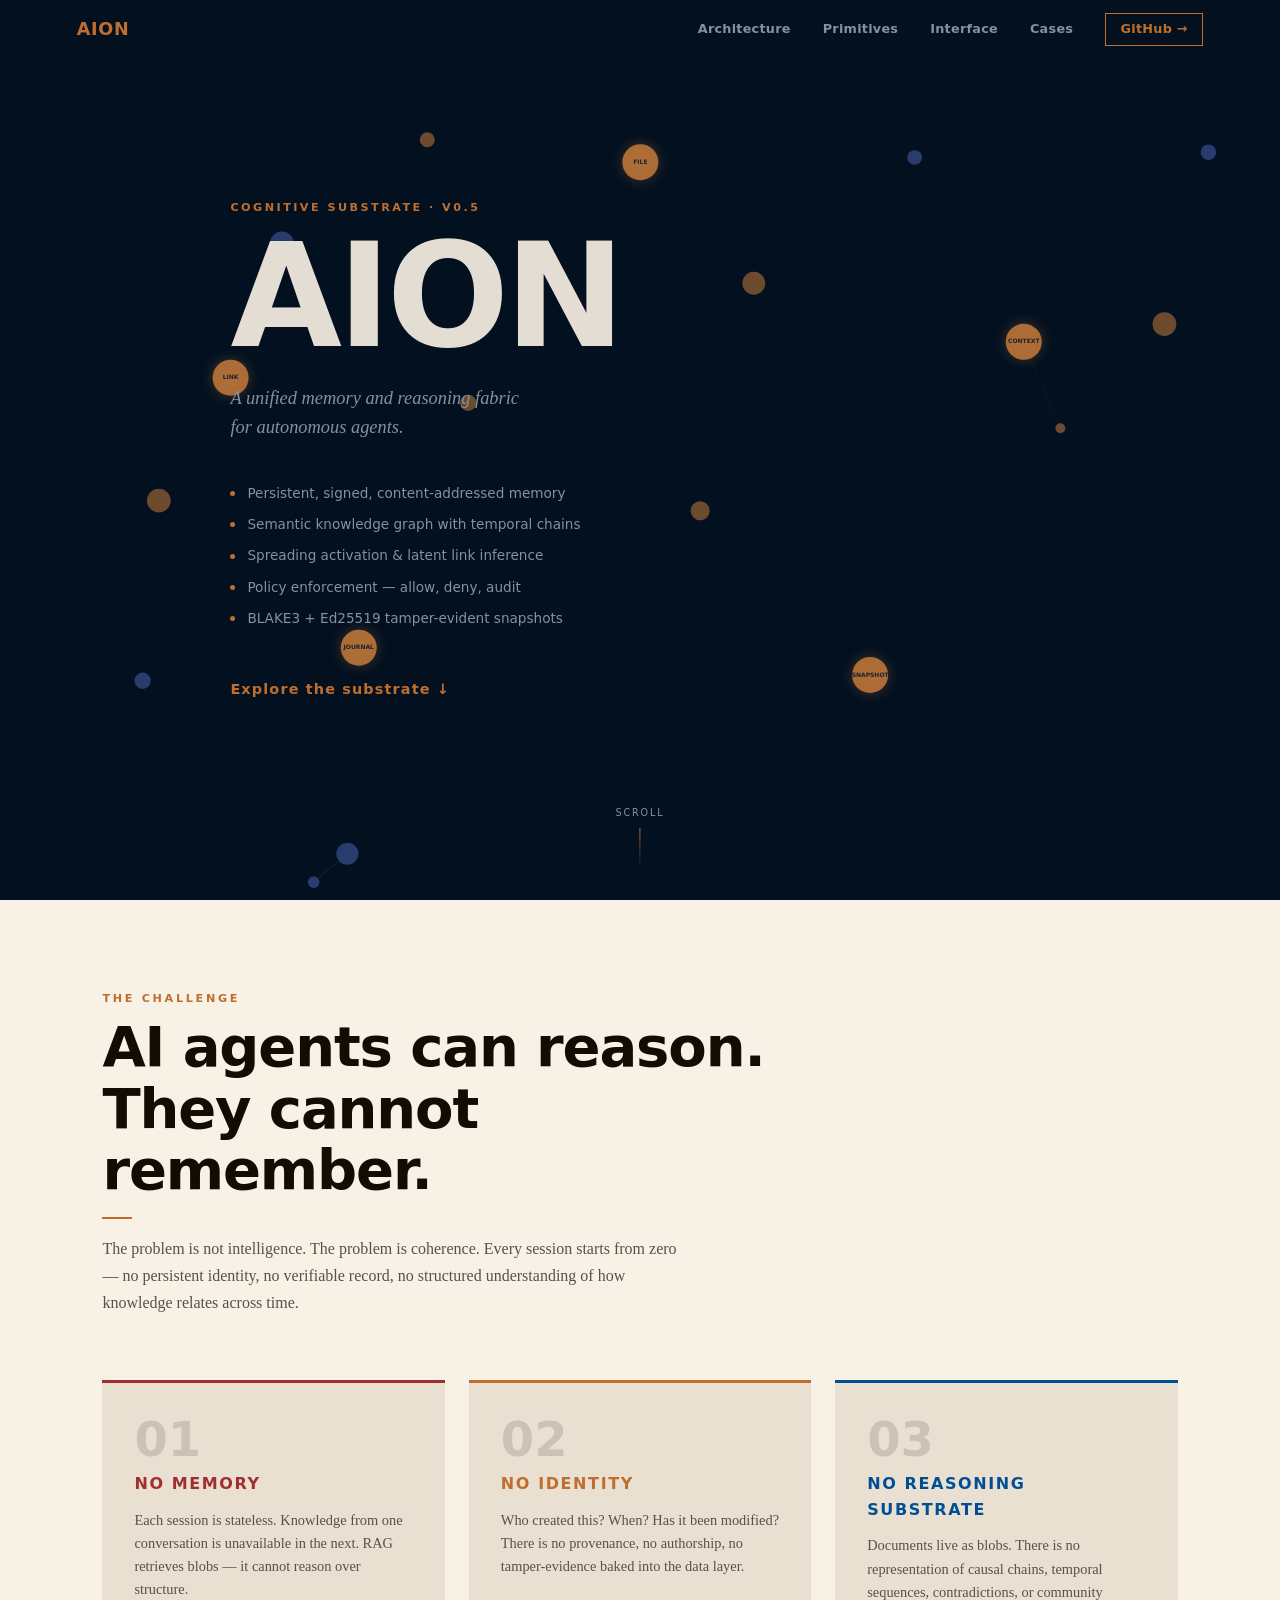
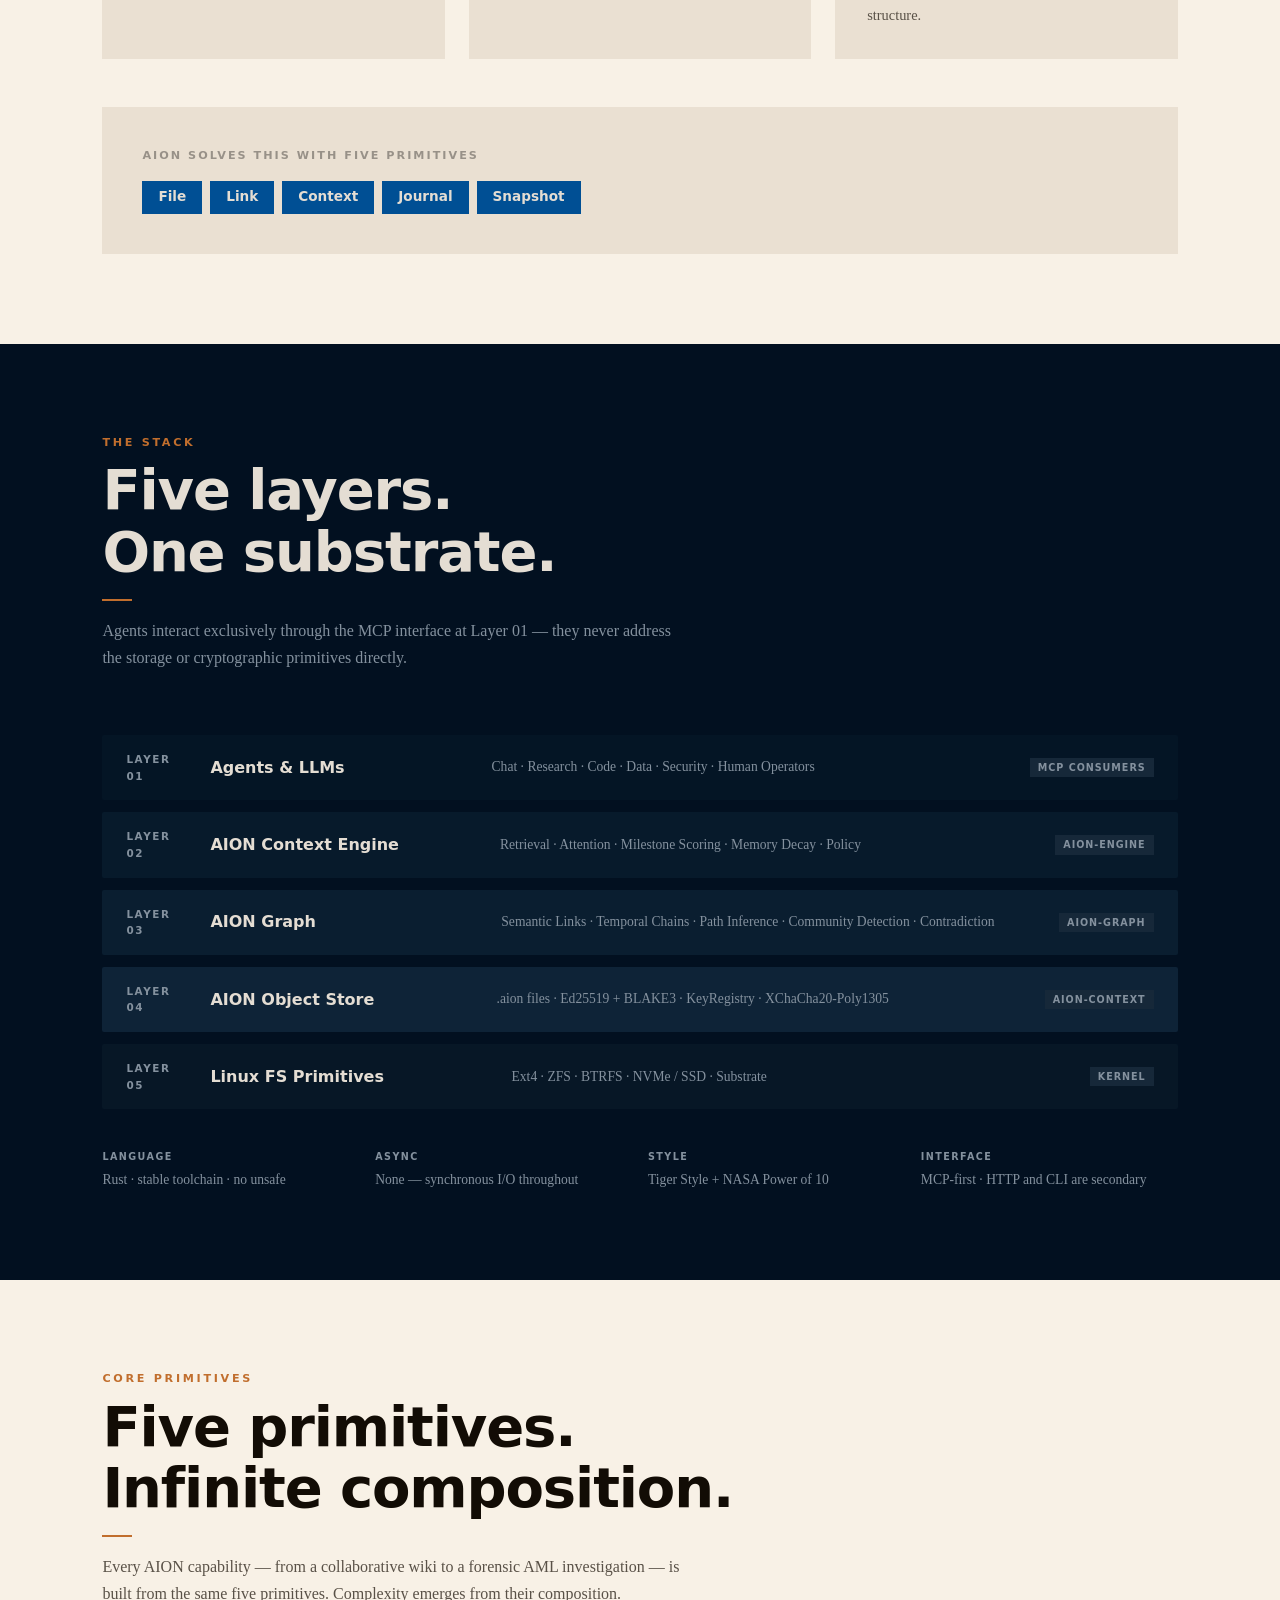
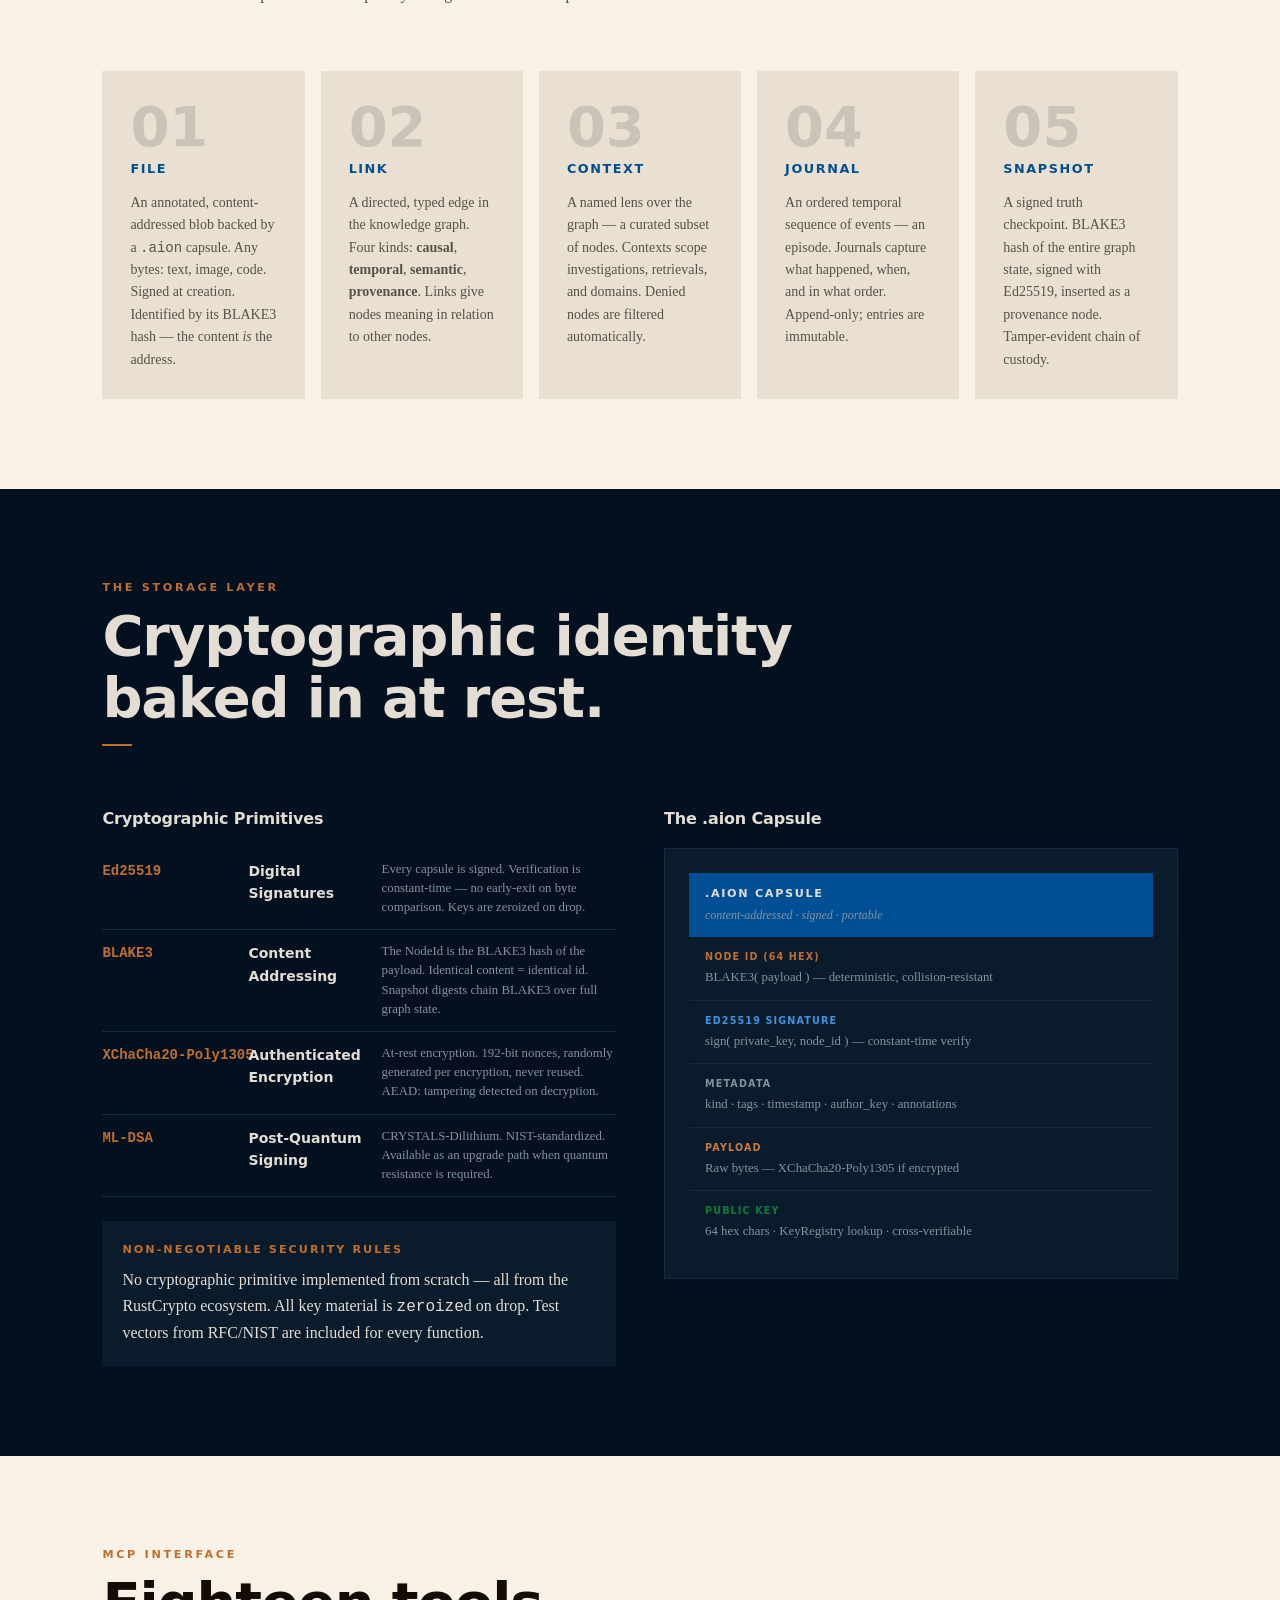
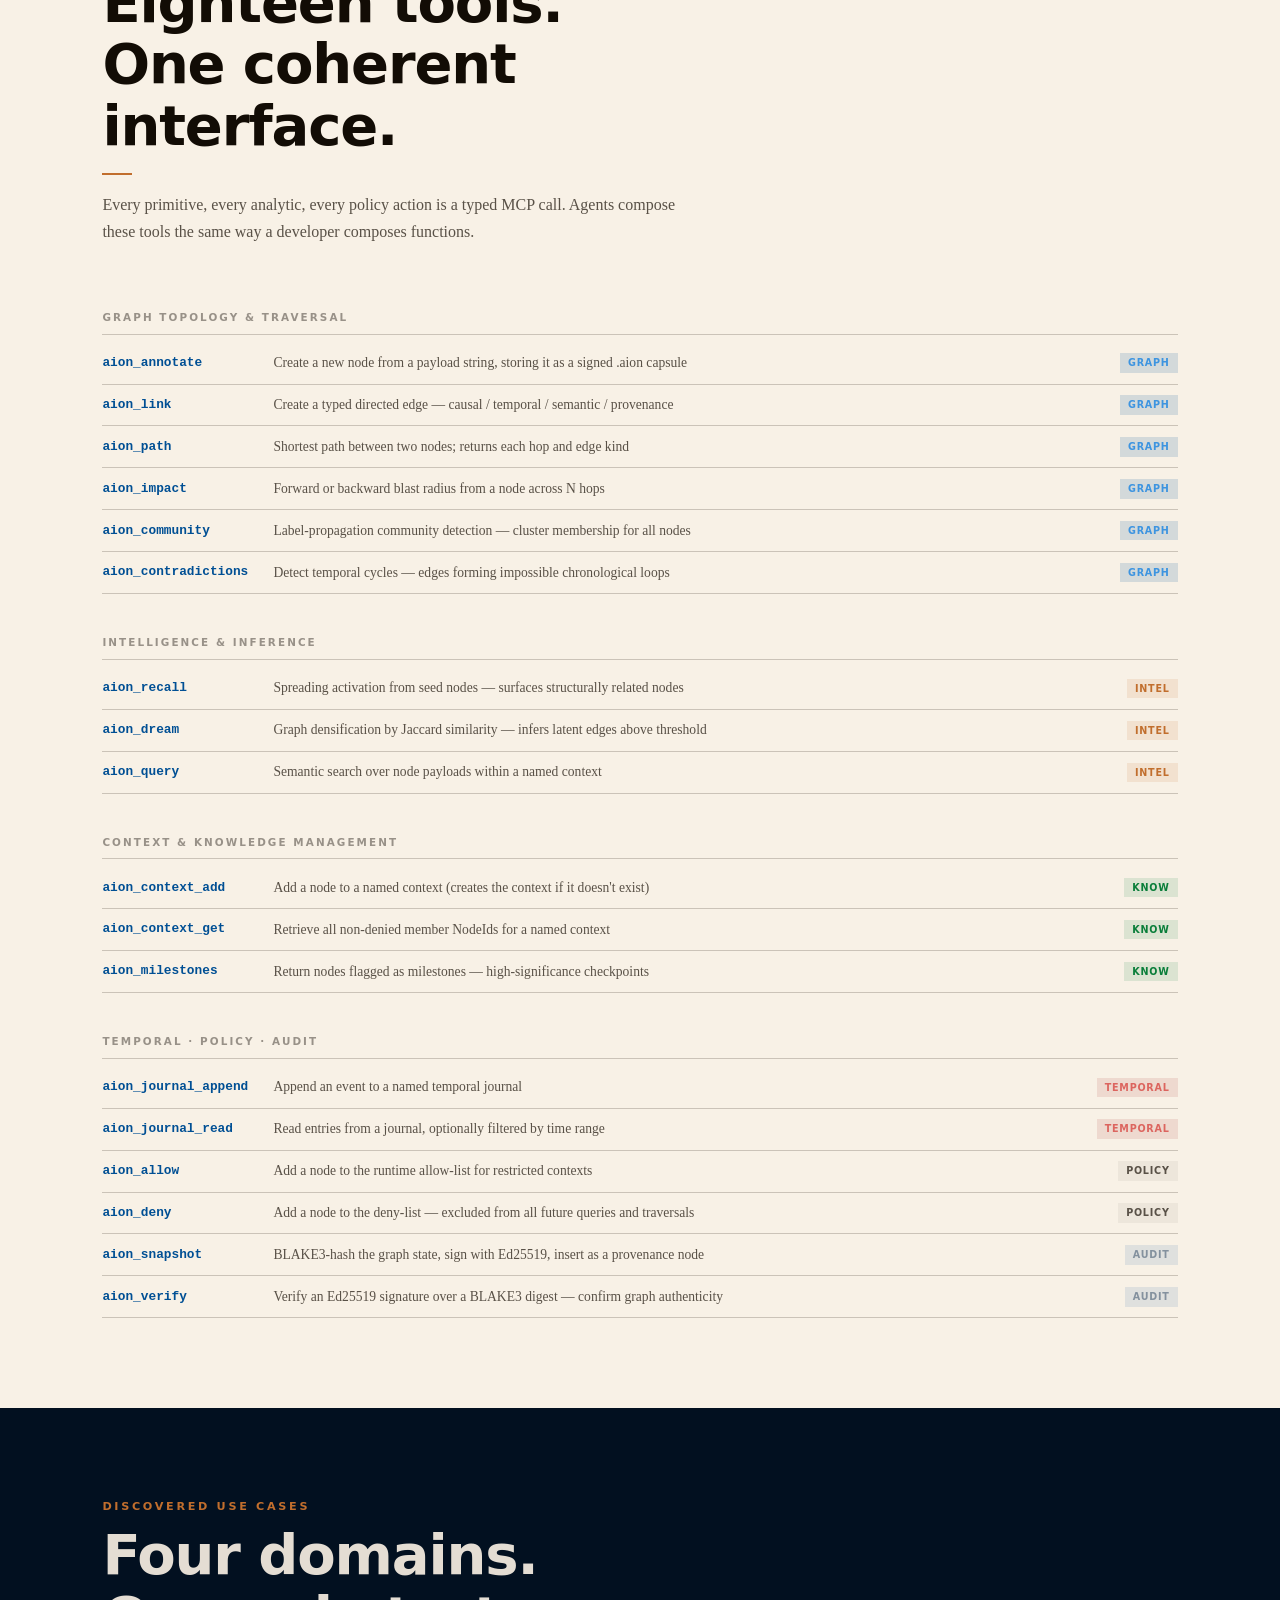
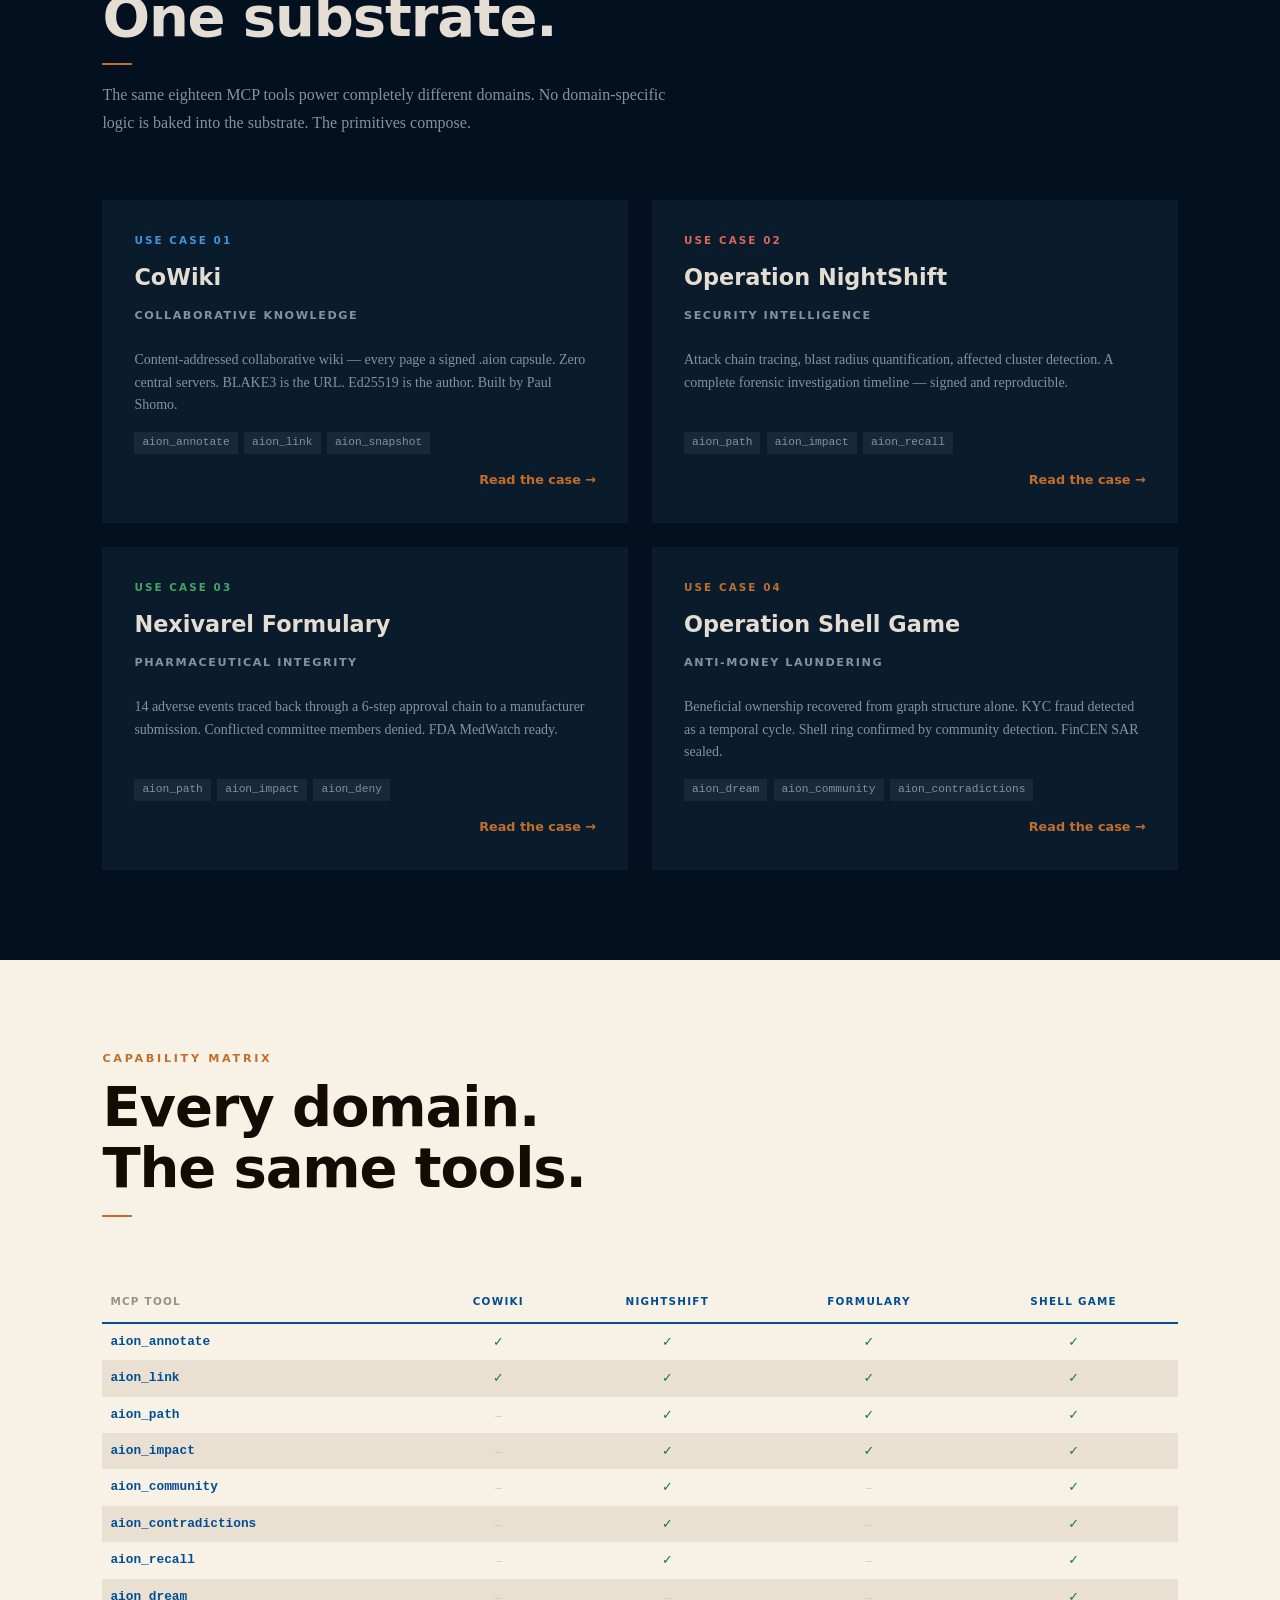
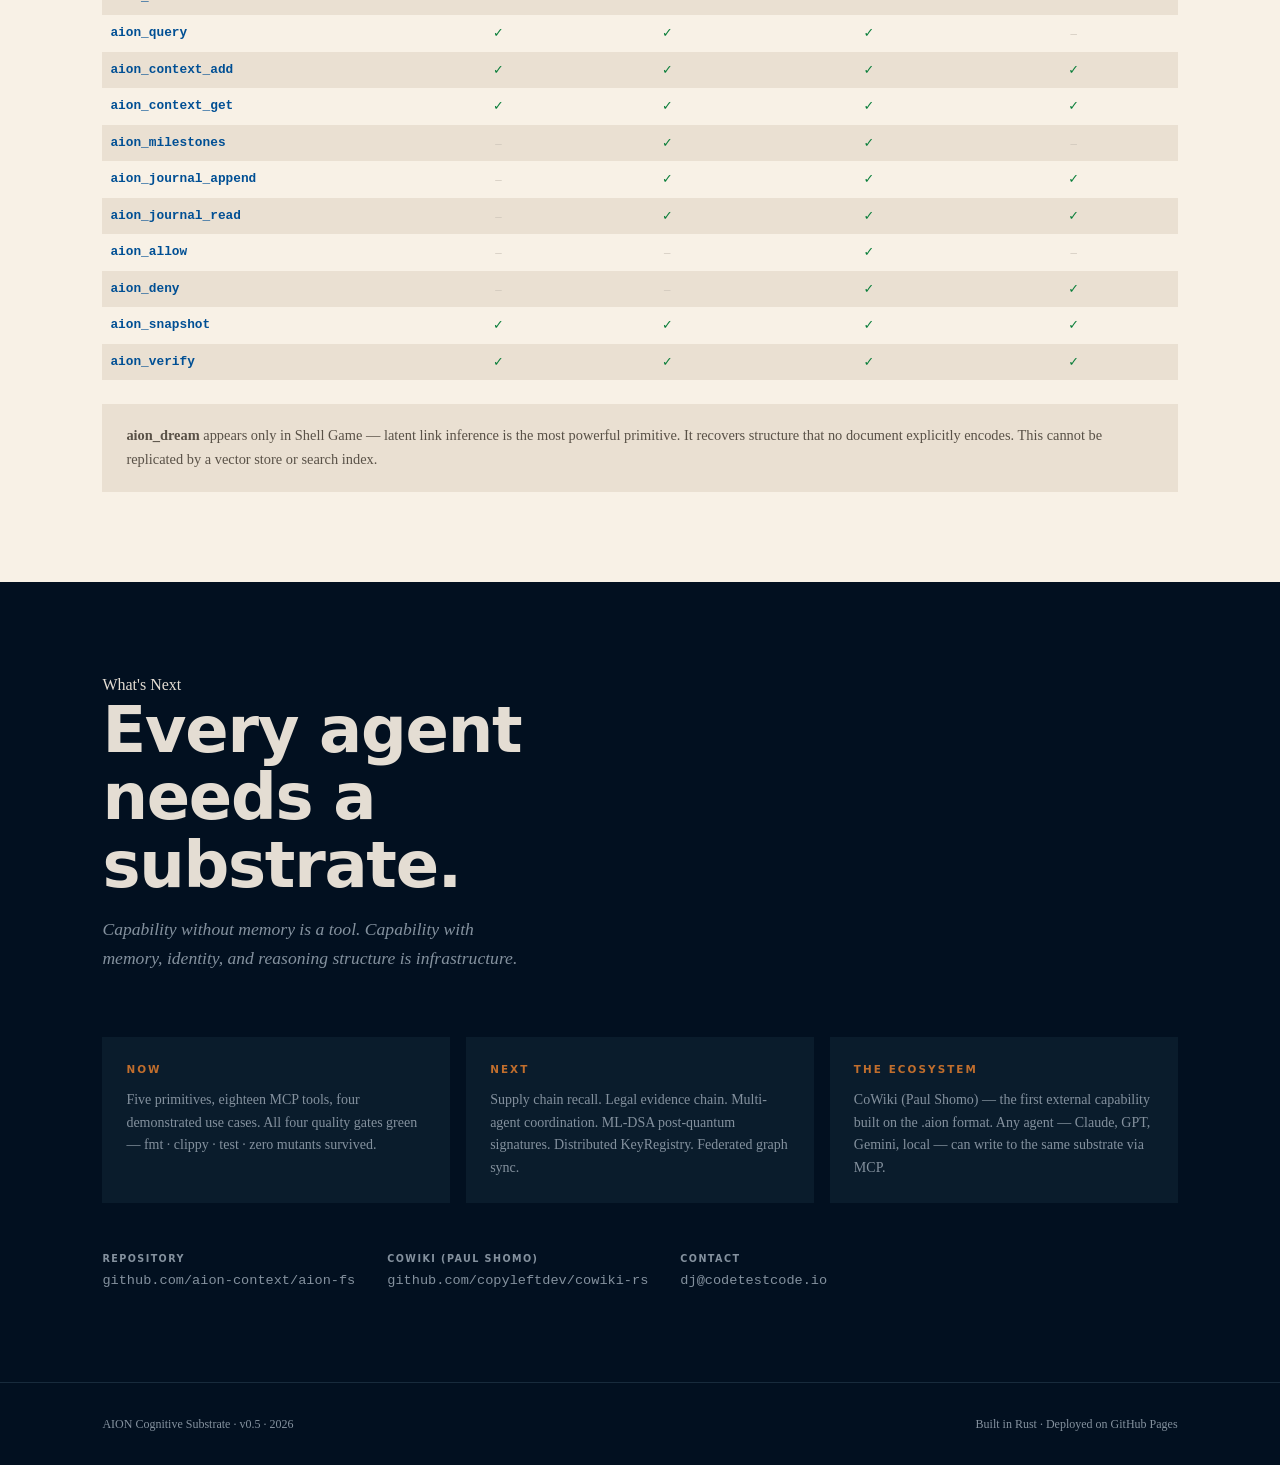
==== index.html @ 6a5eea4d "feat: launch AION GitHub Pages site Complete static site for aion-context.github.io — architecture, " ====
<!DOCTYPE html>
<html lang="en">
<head>
  <meta charset="UTF-8">
  <meta name="viewport" content="width=device-width, initial-scale=1.0">
  <meta name="description" content="AION — A unified memory and reasoning fabric for autonomous agents.">
  <title>AION — Cognitive Substrate for Autonomous Agents</title>
  <link rel="stylesheet" href="css/main.css">
</head>
<body>
  <!-- NAV -->
  <nav class="nav">
    <a class="nav-logo" href="#">AION</a>
    <button class="nav-toggle" aria-label="Menu">
      <span></span><span></span><span></span>
    </button>
    <div class="nav-links">
      <a href="#architecture">Architecture</a>
      <a href="#primitives">Primitives</a>
      <a href="#interface">Interface</a>
      <a href="#cases">Cases</a>
      <a href="https://github.com/aion-context/aion-fs" class="nav-cta" target="_blank" rel="noopener">GitHub →</a>
    </div>
  </nav>

  <!-- HERO -->
  <section id="hero">
    <canvas id="hero-canvas"></canvas>
    <div class="hero-content">
      <span class="hero-eye">Cognitive Substrate · v0.5</span>
      <h1 class="hero-title">AION</h1>
      <p class="hero-tagline">A unified memory and reasoning fabric<br>for autonomous agents.</p>
      <ul class="hero-pills">
        <li class="hero-pill"><span class="pill-dot"></span><span class="pill-text">Persistent, signed, content-addressed memory</span></li>
        <li class="hero-pill"><span class="pill-dot"></span><span class="pill-text">Semantic knowledge graph with temporal chains</span></li>
        <li class="hero-pill"><span class="pill-dot"></span><span class="pill-text">Spreading activation &amp; latent link inference</span></li>
        <li class="hero-pill"><span class="pill-dot"></span><span class="pill-text">Policy enforcement — allow, deny, audit</span></li>
        <li class="hero-pill"><span class="pill-dot"></span><span class="pill-text">BLAKE3 + Ed25519 tamper-evident snapshots</span></li>
      </ul>
      <a class="hero-cta-link" href="#problem">Explore the substrate ↓</a>
    </div>
    <div class="hero-scroll">
      <span>scroll</span>
      <div class="scroll-line"></div>
    </div>
  </section>

  <!-- PROBLEM -->
  <section id="problem">
    <div class="sec-head">
      <p class="eye" data-anim data-delay="0">The Challenge</p>
      <h2 class="sec-title" data-anim data-delay="1">AI agents can reason.<br>They cannot remember.</h2>
      <div class="sec-rule" data-anim data-delay="2"></div>
      <p class="sec-intro" data-anim data-delay="3">The problem is not intelligence. The problem is coherence. Every session starts from zero — no persistent identity, no verifiable record, no structured understanding of how knowledge relates across time.</p>
    </div>
    <div class="problem-cards">
      <div class="problem-card problem-card--memory" data-anim="scale" data-delay="1">
        <div class="card-num">01</div>
        <div class="card-name">No Memory</div>
        <p class="card-body">Each session is stateless. Knowledge from one conversation is unavailable in the next. RAG retrieves blobs — it cannot reason over structure.</p>
      </div>
      <div class="problem-card problem-card--identity" data-anim="scale" data-delay="2">
        <div class="card-num">02</div>
        <div class="card-name">No Identity</div>
        <p class="card-body">Who created this? When? Has it been modified? There is no provenance, no authorship, no tamper-evidence baked into the data layer.</p>
      </div>
      <div class="problem-card problem-card--reasoning" data-anim="scale" data-delay="3">
        <div class="card-num">03</div>
        <div class="card-name">No Reasoning Substrate</div>
        <p class="card-body">Documents live as blobs. There is no representation of causal chains, temporal sequences, contradictions, or community structure.</p>
      </div>
    </div>
    <div class="answer-block" data-anim data-delay="2">
      <p class="answer-label">AION solves this with five primitives</p>
      <div class="answer-pills">
        <span class="answer-pill">File</span>
        <span class="answer-pill">Link</span>
        <span class="answer-pill">Context</span>
        <span class="answer-pill">Journal</span>
        <span class="answer-pill">Snapshot</span>
      </div>
    </div>
  </section>

  <!-- ARCHITECTURE -->
  <section id="architecture" class="dark">
    <div class="sec-head">
      <p class="eye" data-anim>The Stack</p>
      <h2 class="sec-title" data-anim data-delay="1">Five layers.<br>One substrate.</h2>
      <div class="sec-rule" data-anim data-delay="2"></div>
      <p class="sec-intro" data-anim data-delay="3">Agents interact exclusively through the MCP interface at Layer 01 — they never address the storage or cryptographic primitives directly.</p>
    </div>
    <div class="arch-layers">
      <div class="arch-layer l1" data-anim="slide-left" data-delay="1">
        <span class="layer-num">Layer 01</span>
        <span class="layer-name">Agents &amp; LLMs</span>
        <span class="layer-detail">Chat · Research · Code · Data · Security · Human Operators</span>
        <span class="layer-badge">MCP Consumers</span>
      </div>
      <div class="arch-layer l2" data-anim="slide-left" data-delay="2">
        <span class="layer-num">Layer 02</span>
        <span class="layer-name">AION Context Engine</span>
        <span class="layer-detail">Retrieval · Attention · Milestone Scoring · Memory Decay · Policy</span>
        <span class="layer-badge">aion-engine</span>
      </div>
      <div class="arch-layer l3" data-anim="slide-left" data-delay="3">
        <span class="layer-num">Layer 03</span>
        <span class="layer-name">AION Graph</span>
        <span class="layer-detail">Semantic Links · Temporal Chains · Path Inference · Community Detection · Contradiction</span>
        <span class="layer-badge">aion-graph</span>
      </div>
      <div class="arch-layer l4" data-anim="slide-left" data-delay="4">
        <span class="layer-num">Layer 04</span>
        <span class="layer-name">AION Object Store</span>
        <span class="layer-detail">.aion files · Ed25519 + BLAKE3 · KeyRegistry · XChaCha20-Poly1305</span>
        <span class="layer-badge">aion-context</span>
      </div>
      <div class="arch-layer l5" data-anim="slide-left" data-delay="5">
        <span class="layer-num">Layer 05</span>
        <span class="layer-name">Linux FS Primitives</span>
        <span class="layer-detail">Ext4 · ZFS · BTRFS · NVMe / SSD · Substrate</span>
        <span class="layer-badge">kernel</span>
      </div>
    </div>
    <div class="arch-footer" data-anim data-delay="3">
      <div class="arch-mandate"><span class="mandate-label">Language</span><span class="mandate-val">Rust · stable toolchain · no unsafe</span></div>
      <div class="arch-mandate"><span class="mandate-label">Async</span><span class="mandate-val">None — synchronous I/O throughout</span></div>
      <div class="arch-mandate"><span class="mandate-label">Style</span><span class="mandate-val">Tiger Style + NASA Power of 10</span></div>
      <div class="arch-mandate"><span class="mandate-label">Interface</span><span class="mandate-val">MCP-first · HTTP and CLI are secondary</span></div>
    </div>
  </section>

  <!-- PRIMITIVES -->
  <section id="primitives">
    <div class="sec-head">
      <p class="eye" data-anim>Core Primitives</p>
      <h2 class="sec-title" data-anim data-delay="1">Five primitives.<br>Infinite composition.</h2>
      <div class="sec-rule" data-anim data-delay="2"></div>
      <p class="sec-intro" data-anim data-delay="3">Every AION capability — from a collaborative wiki to a forensic AML investigation — is built from the same five primitives. Complexity emerges from their composition.</p>
    </div>
    <div class="prim-grid">
      <div class="prim-card" data-anim="scale" data-delay="1">
        <div class="prim-n">01</div>
        <div class="prim-name">File</div>
        <p class="prim-def">An annotated, content-addressed blob backed by a <code>.aion</code> capsule. Any bytes: text, image, code. Signed at creation. Identified by its BLAKE3 hash — the content <em>is</em> the address.</p>
      </div>
      <div class="prim-card" data-anim="scale" data-delay="2">
        <div class="prim-n">02</div>
        <div class="prim-name">Link</div>
        <p class="prim-def">A directed, typed edge in the knowledge graph. Four kinds: <strong>causal</strong>, <strong>temporal</strong>, <strong>semantic</strong>, <strong>provenance</strong>. Links give nodes meaning in relation to other nodes.</p>
      </div>
      <div class="prim-card" data-anim="scale" data-delay="3">
        <div class="prim-n">03</div>
        <div class="prim-name">Context</div>
        <p class="prim-def">A named lens over the graph — a curated subset of nodes. Contexts scope investigations, retrievals, and domains. Denied nodes are filtered automatically.</p>
      </div>
      <div class="prim-card" data-anim="scale" data-delay="4">
        <div class="prim-n">04</div>
        <div class="prim-name">Journal</div>
        <p class="prim-def">An ordered temporal sequence of events — an episode. Journals capture what happened, when, and in what order. Append-only; entries are immutable.</p>
      </div>
      <div class="prim-card" data-anim="scale" data-delay="5">
        <div class="prim-n">05</div>
        <div class="prim-name">Snapshot</div>
        <p class="prim-def">A signed truth checkpoint. BLAKE3 hash of the entire graph state, signed with Ed25519, inserted as a provenance node. Tamper-evident chain of custody.</p>
      </div>
    </div>
  </section>

  <!-- FORMAT -->
  <section id="format" class="dark">
    <div class="sec-head">
      <p class="eye" data-anim>The Storage Layer</p>
      <h2 class="sec-title" data-anim data-delay="1">Cryptographic identity<br>baked in at rest.</h2>
      <div class="sec-rule" data-anim data-delay="2"></div>
    </div>
    <div class="format-grid">
      <div class="crypto-side" data-anim data-delay="1">
        <h3 class="subsec-title">Cryptographic Primitives</h3>
        <div class="crypto-rows">
          <div class="crypto-row">
            <span class="crypto-algo">Ed25519</span>
            <span class="crypto-role">Digital Signatures</span>
            <span class="crypto-why">Every capsule is signed. Verification is constant-time — no early-exit on byte comparison. Keys are zeroized on drop.</span>
          </div>
          <div class="crypto-row">
            <span class="crypto-algo">BLAKE3</span>
            <span class="crypto-role">Content Addressing</span>
            <span class="crypto-why">The NodeId is the BLAKE3 hash of the payload. Identical content = identical id. Snapshot digests chain BLAKE3 over full graph state.</span>
          </div>
          <div class="crypto-row">
            <span class="crypto-algo">XChaCha20‑Poly1305</span>
            <span class="crypto-role">Authenticated Encryption</span>
            <span class="crypto-why">At-rest encryption. 192-bit nonces, randomly generated per encryption, never reused. AEAD: tampering detected on decryption.</span>
          </div>
          <div class="crypto-row">
            <span class="crypto-algo">ML-DSA</span>
            <span class="crypto-role">Post-Quantum Signing</span>
            <span class="crypto-why">CRYSTALS-Dilithium. NIST-standardized. Available as an upgrade path when quantum resistance is required.</span>
          </div>
        </div>
        <div class="crypto-rules" data-anim data-delay="3">
          <p class="rules-head">Non-negotiable security rules</p>
          <p>No cryptographic primitive implemented from scratch — all from the RustCrypto ecosystem. All key material is <code>zeroize</code>d on drop. Test vectors from RFC/NIST are included for every function.</p>
        </div>
      </div>
      <div class="capsule-side" data-anim data-delay="2">
        <h3 class="subsec-title">The .aion Capsule</h3>
        <div class="capsule">
          <div class="cap-header">
            <span class="cap-name">.aion CAPSULE</span>
            <span class="cap-sub">content-addressed · signed · portable</span>
          </div>
          <div class="cap-field cf-id"><span class="cf-label">NODE ID (64 hex)</span><span class="cf-desc">BLAKE3( payload ) — deterministic, collision-resistant</span></div>
          <div class="cap-field cf-sig"><span class="cf-label">ED25519 SIGNATURE</span><span class="cf-desc">sign( private_key, node_id ) — constant-time verify</span></div>
          <div class="cap-field cf-meta"><span class="cf-label">METADATA</span><span class="cf-desc">kind · tags · timestamp · author_key · annotations</span></div>
          <div class="cap-field cf-pay"><span class="cf-label">PAYLOAD</span><span class="cf-desc">Raw bytes — XChaCha20-Poly1305 if encrypted</span></div>
          <div class="cap-field cf-pub"><span class="cf-label">PUBLIC KEY</span><span class="cf-desc">64 hex chars · KeyRegistry lookup · cross-verifiable</span></div>
        </div>
      </div>
    </div>
  </section>

  <!-- INTERFACE -->
  <section id="interface">
    <div class="sec-head">
      <p class="eye" data-anim>MCP Interface</p>
      <h2 class="sec-title" data-anim data-delay="1">Eighteen tools.<br>One coherent interface.</h2>
      <div class="sec-rule" data-anim data-delay="2"></div>
      <p class="sec-intro" data-anim data-delay="3">Every primitive, every analytic, every policy action is a typed MCP call. Agents compose these tools the same way a developer composes functions.</p>
    </div>
    <div class="tool-cats">
      <div data-anim data-delay="1">
        <div class="cat-head">Graph Topology &amp; Traversal</div>
        <div class="tool-row"><span class="tool-name">aion_annotate</span><span class="tool-desc">Create a new node from a payload string, storing it as a signed .aion capsule</span><span class="tool-tag tt-graph">Graph</span></div>
        <div class="tool-row"><span class="tool-name">aion_link</span><span class="tool-desc">Create a typed directed edge — causal / temporal / semantic / provenance</span><span class="tool-tag tt-graph">Graph</span></div>
        <div class="tool-row"><span class="tool-name">aion_path</span><span class="tool-desc">Shortest path between two nodes; returns each hop and edge kind</span><span class="tool-tag tt-graph">Graph</span></div>
        <div class="tool-row"><span class="tool-name">aion_impact</span><span class="tool-desc">Forward or backward blast radius from a node across N hops</span><span class="tool-tag tt-graph">Graph</span></div>
        <div class="tool-row"><span class="tool-name">aion_community</span><span class="tool-desc">Label-propagation community detection — cluster membership for all nodes</span><span class="tool-tag tt-graph">Graph</span></div>
        <div class="tool-row"><span class="tool-name">aion_contradictions</span><span class="tool-desc">Detect temporal cycles — edges forming impossible chronological loops</span><span class="tool-tag tt-graph">Graph</span></div>
      </div>
      <div data-anim data-delay="2">
        <div class="cat-head">Intelligence &amp; Inference</div>
        <div class="tool-row"><span class="tool-name">aion_recall</span><span class="tool-desc">Spreading activation from seed nodes — surfaces structurally related nodes</span><span class="tool-tag tt-intel">Intel</span></div>
        <div class="tool-row"><span class="tool-name">aion_dream</span><span class="tool-desc">Graph densification by Jaccard similarity — infers latent edges above threshold</span><span class="tool-tag tt-intel">Intel</span></div>
        <div class="tool-row"><span class="tool-name">aion_query</span><span class="tool-desc">Semantic search over node payloads within a named context</span><span class="tool-tag tt-intel">Intel</span></div>
      </div>
      <div data-anim data-delay="3">
        <div class="cat-head">Context &amp; Knowledge Management</div>
        <div class="tool-row"><span class="tool-name">aion_context_add</span><span class="tool-desc">Add a node to a named context (creates the context if it doesn't exist)</span><span class="tool-tag tt-know">Know</span></div>
        <div class="tool-row"><span class="tool-name">aion_context_get</span><span class="tool-desc">Retrieve all non-denied member NodeIds for a named context</span><span class="tool-tag tt-know">Know</span></div>
        <div class="tool-row"><span class="tool-name">aion_milestones</span><span class="tool-desc">Return nodes flagged as milestones — high-significance checkpoints</span><span class="tool-tag tt-know">Know</span></div>
      </div>
      <div data-anim data-delay="4">
        <div class="cat-head">Temporal · Policy · Audit</div>
        <div class="tool-row"><span class="tool-name">aion_journal_append</span><span class="tool-desc">Append an event to a named temporal journal</span><span class="tool-tag tt-time">Temporal</span></div>
        <div class="tool-row"><span class="tool-name">aion_journal_read</span><span class="tool-desc">Read entries from a journal, optionally filtered by time range</span><span class="tool-tag tt-time">Temporal</span></div>
        <div class="tool-row"><span class="tool-name">aion_allow</span><span class="tool-desc">Add a node to the runtime allow-list for restricted contexts</span><span class="tool-tag tt-pol">Policy</span></div>
        <div class="tool-row"><span class="tool-name">aion_deny</span><span class="tool-desc">Add a node to the deny-list — excluded from all future queries and traversals</span><span class="tool-tag tt-pol">Policy</span></div>
        <div class="tool-row"><span class="tool-name">aion_snapshot</span><span class="tool-desc">BLAKE3-hash the graph state, sign with Ed25519, insert as a provenance node</span><span class="tool-tag tt-audit">Audit</span></div>
        <div class="tool-row"><span class="tool-name">aion_verify</span><span class="tool-desc">Verify an Ed25519 signature over a BLAKE3 digest — confirm graph authenticity</span><span class="tool-tag tt-audit">Audit</span></div>
      </div>
    </div>
  </section>

  <!-- CASES -->
  <section id="cases" class="dark">
    <div class="sec-head">
      <p class="eye" data-anim>Discovered Use Cases</p>
      <h2 class="sec-title" data-anim data-delay="1">Four domains.<br>One substrate.</h2>
      <div class="sec-rule" data-anim data-delay="2"></div>
      <p class="sec-intro" data-anim data-delay="3">The same eighteen MCP tools power completely different domains. No domain-specific logic is baked into the substrate. The primitives compose.</p>
    </div>
    <div class="cases-grid">
      <a href="cases/cowiki.html" class="case-card" data-anim="scale" data-delay="1">
        <span class="case-num cn-blue">Use Case 01</span>
        <h3 class="case-title">CoWiki</h3>
        <p class="case-domain">Collaborative Knowledge</p>
        <p class="case-desc">Content-addressed collaborative wiki — every page a signed .aion capsule. Zero central servers. BLAKE3 is the URL. Ed25519 is the author. Built by Paul Shomo.</p>
        <div class="case-prims">
          <span class="case-prim">aion_annotate</span><span class="case-prim">aion_link</span><span class="case-prim">aion_snapshot</span>
        </div>
        <span class="case-arrow">Read the case →</span>
      </a>
      <a href="cases/nightshift.html" class="case-card" data-anim="scale" data-delay="2">
        <span class="case-num cn-red">Use Case 02</span>
        <h3 class="case-title">Operation NightShift</h3>
        <p class="case-domain">Security Intelligence</p>
        <p class="case-desc">Attack chain tracing, blast radius quantification, affected cluster detection. A complete forensic investigation timeline — signed and reproducible.</p>
        <div class="case-prims">
          <span class="case-prim">aion_path</span><span class="case-prim">aion_impact</span><span class="case-prim">aion_recall</span>
        </div>
        <span class="case-arrow">Read the case →</span>
      </a>
      <a href="cases/formulary.html" class="case-card" data-anim="scale" data-delay="3">
        <span class="case-num cn-green">Use Case 03</span>
        <h3 class="case-title">Nexivarel Formulary</h3>
        <p class="case-domain">Pharmaceutical Integrity</p>
        <p class="case-desc">14 adverse events traced back through a 6-step approval chain to a manufacturer submission. Conflicted committee members denied. FDA MedWatch ready.</p>
        <div class="case-prims">
          <span class="case-prim">aion_path</span><span class="case-prim">aion_impact</span><span class="case-prim">aion_deny</span>
        </div>
        <span class="case-arrow">Read the case →</span>
      </a>
      <a href="cases/shell-game.html" class="case-card" data-anim="scale" data-delay="4">
        <span class="case-num cn-copper">Use Case 04</span>
        <h3 class="case-title">Operation Shell Game</h3>
        <p class="case-domain">Anti-Money Laundering</p>
        <p class="case-desc">Beneficial ownership recovered from graph structure alone. KYC fraud detected as a temporal cycle. Shell ring confirmed by community detection. FinCEN SAR sealed.</p>
        <div class="case-prims">
          <span class="case-prim">aion_dream</span><span class="case-prim">aion_community</span><span class="case-prim">aion_contradictions</span>
        </div>
        <span class="case-arrow">Read the case →</span>
      </a>
    </div>
  </section>

  <!-- MATRIX -->
  <section id="matrix">
    <div class="sec-head">
      <p class="eye" data-anim>Capability Matrix</p>
      <h2 class="sec-title" data-anim data-delay="1">Every domain.<br>The same tools.</h2>
      <div class="sec-rule" data-anim data-delay="2"></div>
    </div>
    <div class="matrix-wrap" data-anim data-delay="1">
      <table class="matrix">
        <thead>
          <tr>
            <th>MCP Tool</th>
            <th>CoWiki</th>
            <th>NightShift</th>
            <th>Formulary</th>
            <th>Shell Game</th>
          </tr>
        </thead>
        <tbody>
          <tr><td>aion_annotate</td>       <td><span class="m-yes">✓</span></td><td><span class="m-yes">✓</span></td><td><span class="m-yes">✓</span></td><td><span class="m-yes">✓</span></td></tr>
          <tr><td>aion_link</td>           <td><span class="m-yes">✓</span></td><td><span class="m-yes">✓</span></td><td><span class="m-yes">✓</span></td><td><span class="m-yes">✓</span></td></tr>
          <tr><td>aion_path</td>           <td><span class="m-no">–</span></td><td><span class="m-yes">✓</span></td><td><span class="m-yes">✓</span></td><td><span class="m-yes">✓</span></td></tr>
          <tr><td>aion_impact</td>         <td><span class="m-no">–</span></td><td><span class="m-yes">✓</span></td><td><span class="m-yes">✓</span></td><td><span class="m-yes">✓</span></td></tr>
          <tr><td>aion_community</td>      <td><span class="m-no">–</span></td><td><span class="m-yes">✓</span></td><td><span class="m-no">–</span></td><td><span class="m-yes">✓</span></td></tr>
          <tr><td>aion_contradictions</td> <td><span class="m-no">–</span></td><td><span class="m-yes">✓</span></td><td><span class="m-no">–</span></td><td><span class="m-yes">✓</span></td></tr>
          <tr><td>aion_recall</td>         <td><span class="m-no">–</span></td><td><span class="m-yes">✓</span></td><td><span class="m-no">–</span></td><td><span class="m-yes">✓</span></td></tr>
          <tr><td>aion_dream</td>          <td><span class="m-no">–</span></td><td><span class="m-no">–</span></td><td><span class="m-no">–</span></td><td><span class="m-yes">✓</span></td></tr>
          <tr><td>aion_query</td>          <td><span class="m-yes">✓</span></td><td><span class="m-yes">✓</span></td><td><span class="m-yes">✓</span></td><td><span class="m-no">–</span></td></tr>
          <tr><td>aion_context_add</td>    <td><span class="m-yes">✓</span></td><td><span class="m-yes">✓</span></td><td><span class="m-yes">✓</span></td><td><span class="m-yes">✓</span></td></tr>
          <tr><td>aion_context_get</td>    <td><span class="m-yes">✓</span></td><td><span class="m-yes">✓</span></td><td><span class="m-yes">✓</span></td><td><span class="m-yes">✓</span></td></tr>
          <tr><td>aion_milestones</td>     <td><span class="m-no">–</span></td><td><span class="m-yes">✓</span></td><td><span class="m-yes">✓</span></td><td><span class="m-no">–</span></td></tr>
          <tr><td>aion_journal_append</td> <td><span class="m-no">–</span></td><td><span class="m-yes">✓</span></td><td><span class="m-yes">✓</span></td><td><span class="m-yes">✓</span></td></tr>
          <tr><td>aion_journal_read</td>   <td><span class="m-no">–</span></td><td><span class="m-yes">✓</span></td><td><span class="m-yes">✓</span></td><td><span class="m-yes">✓</span></td></tr>
          <tr><td>aion_allow</td>          <td><span class="m-no">–</span></td><td><span class="m-no">–</span></td><td><span class="m-yes">✓</span></td><td><span class="m-no">–</span></td></tr>
          <tr><td>aion_deny</td>           <td><span class="m-no">–</span></td><td><span class="m-no">–</span></td><td><span class="m-yes">✓</span></td><td><span class="m-yes">✓</span></td></tr>
          <tr><td>aion_snapshot</td>       <td><span class="m-yes">✓</span></td><td><span class="m-yes">✓</span></td><td><span class="m-yes">✓</span></td><td><span class="m-yes">✓</span></td></tr>
          <tr><td>aion_verify</td>         <td><span class="m-yes">✓</span></td><td><span class="m-yes">✓</span></td><td><span class="m-yes">✓</span></td><td><span class="m-yes">✓</span></td></tr>
        </tbody>
      </table>
    </div>
    <div class="matrix-note" data-anim data-delay="2">
      <strong>aion_dream</strong> appears only in Shell Game — latent link inference is the most powerful primitive. It recovers structure that no document explicitly encodes. This cannot be replicated by a vector store or search index.
    </div>
  </section>

  <!-- CLOSING -->
  <section id="closing" class="dark">
    <div class="closing-inner">
      <p class="eye" data-anim>What's Next</p>
      <h2 class="closing-title" data-anim data-delay="1">Every agent<br>needs a substrate.</h2>
      <p class="closing-sub" data-anim data-delay="2">Capability without memory is a tool. Capability with memory, identity, and reasoning structure is infrastructure.</p>
    </div>
    <div class="closing-boxes">
      <div class="cbox" data-anim="scale" data-delay="1">
        <div class="cbox-head">Now</div>
        <p class="cbox-body">Five primitives, eighteen MCP tools, four demonstrated use cases. All four quality gates green — fmt · clippy · test · zero mutants survived.</p>
      </div>
      <div class="cbox" data-anim="scale" data-delay="2">
        <div class="cbox-head">Next</div>
        <p class="cbox-body">Supply chain recall. Legal evidence chain. Multi-agent coordination. ML-DSA post-quantum signatures. Distributed KeyRegistry. Federated graph sync.</p>
      </div>
      <div class="cbox" data-anim="scale" data-delay="3">
        <div class="cbox-head">The Ecosystem</div>
        <p class="cbox-body">CoWiki (Paul Shomo) — the first external capability built on the .aion format. Any agent — Claude, GPT, Gemini, local — can write to the same substrate via MCP.</p>
      </div>
    </div>
    <div class="closing-links" data-anim data-delay="3">
      <div class="clink">
        <span class="clink-label">Repository</span>
        <a class="clink-val" href="https://github.com/aion-context/aion-fs" target="_blank" rel="noopener">github.com/aion-context/aion-fs</a>
      </div>
      <div class="clink">
        <span class="clink-label">CoWiki (Paul Shomo)</span>
        <a class="clink-val" href="https://github.com/copyleftdev/cowiki-rs" target="_blank" rel="noopener">github.com/copyleftdev/cowiki-rs</a>
      </div>
      <div class="clink">
        <span class="clink-label">Contact</span>
        <a class="clink-val" href="mailto:dj@codetestcode.io">dj@codetestcode.io</a>
      </div>
    </div>
  </section>

  <footer class="site-footer">
    <span>AION Cognitive Substrate · v0.5 · 2026</span>
    <span>Built in Rust · Deployed on GitHub Pages</span>
  </footer>

  <script src="js/main.js"></script>
</body>
</html>
---- css/main.css ----
/* ============================================================
   AION-FS  —  main.css
   Cognitive Substrate Architecture · GitHub Pages site
   ============================================================ */

/* ── 1. RESET + BASE ──────────────────────────────────────── */
*, *::before, *::after {
  box-sizing: border-box;
  margin: 0;
  padding: 0;
}

html {
  scroll-behavior: smooth;
  font-size: 16px;
  -webkit-text-size-adjust: 100%;
}

body {
  min-height: 100vh;
  background: var(--parchment);
  color: var(--text);
  overflow-x: hidden;
  -webkit-font-smoothing: antialiased;
  -moz-osx-font-smoothing: grayscale;
}

img, svg, video {
  display: block;
  max-width: 100%;
}

a {
  color: inherit;
  text-decoration: none;
}

ul, ol {
  list-style: none;
}

button {
  background: none;
  border: none;
  cursor: pointer;
  font: inherit;
  color: inherit;
}

/* ── 2. DESIGN TOKENS ─────────────────────────────────────── */
:root {
  /* Background palette */
  --navy:        oklch(17% 0.04 248);
  --navy-2:      oklch(22% 0.04 248);
  --navy-3:      oklch(27% 0.04 248);

  /* Accent */
  --blue:        oklch(42% 0.14 248);
  --copper:      oklch(62% 0.13 55);
  --copper-lt:   oklch(94% 0.04 55);

  /* Light backgrounds */
  --parchment:   oklch(96% 0.016 75);
  --parchment-2: oklch(91% 0.022 75);

  /* Text */
  --text:        oklch(16% 0.018 75);
  --text-2:      oklch(44% 0.020 75);
  --text-3:      oklch(66% 0.015 75);
  --text-lt:     oklch(90% 0.015 75);
  --text-lt2:    oklch(65% 0.025 248);

  /* Status */
  --green:       oklch(52% 0.14 150);
  --red:         oklch(48% 0.15 25);

  /* Borders */
  --bdr:         oklch(82% 0.018 75);
  --bdr-dark:    oklch(28% 0.04 248);

  /* Spacing */
  --nav-h: 60px;
}

/* ── 3. TYPOGRAPHY SCALE ──────────────────────────────────── */
@import url('https://fonts.googleapis.com/css2?family=Archivo:ital,wght@0,400;0,500;0,600;0,700;0,900;1,400&family=Bitter:ital,wght@0,400;0,700;1,400;1,700&display=swap');

body {
  font-family: 'Bitter', Georgia, serif;
  font-weight: 400;
  line-height: 1.6;
}

h1, h2, h3, h4, h5, h6,
.archivo {
  font-family: 'Archivo', system-ui, sans-serif;
  font-weight: 900;
  line-height: 1.1;
}

p, li, blockquote, figcaption {
  font-family: 'Bitter', Georgia, serif;
}

code, pre, .mono {
  font-family: 'JetBrains Mono', 'Fira Code', 'Cascadia Code', monospace;
}

/* ── 4. NAVIGATION ────────────────────────────────────────── */
.nav {
  position: fixed;
  top: 0;
  left: 0;
  right: 0;
  z-index: 100;
  height: var(--nav-h);
  display: flex;
  align-items: center;
  justify-content: space-between;
  padding: 0 max(2rem, 6vw);
  transition: background 0.3s ease, border-color 0.3s ease, backdrop-filter 0.3s ease;
  border-bottom: 1px solid transparent;
}

.nav.scrolled {
  background: oklch(17% 0.04 248 / 0.95);
  backdrop-filter: blur(12px);
  -webkit-backdrop-filter: blur(12px);
  border-bottom: 1px solid var(--bdr-dark);
}

.nav-logo {
  font-family: 'Archivo', system-ui, sans-serif;
  font-weight: 900;
  font-size: 1.1rem;
  letter-spacing: 0.04em;
  color: var(--copper);
  text-decoration: none;
  flex-shrink: 0;
  z-index: 110;
}

.nav-links {
  display: flex;
  flex-direction: row;
  align-items: center;
  gap: 2rem;
}

.nav-links a {
  font-family: 'Archivo', system-ui, sans-serif;
  font-weight: 600;
  font-size: 0.8rem;
  color: var(--text-lt2);
  letter-spacing: 0.02em;
  transition: color 0.2s ease;
  text-decoration: none;
}

.nav-links a:hover,
.nav-links a.active {
  color: var(--copper);
}

.nav-cta {
  font-family: 'Archivo', system-ui, sans-serif;
  font-weight: 700;
  font-size: 0.78rem;
  letter-spacing: 0.05em;
  color: var(--copper) !important;
  border: 1px solid var(--copper);
  padding: 0.35rem 0.9rem;
  transition: background 0.2s ease, color 0.2s ease !important;
}

.nav-cta:hover {
  background: var(--copper) !important;
  color: var(--navy) !important;
}

.nav-toggle {
  display: none;
  flex-direction: column;
  justify-content: center;
  align-items: center;
  gap: 5px;
  width: 36px;
  height: 36px;
  z-index: 110;
  cursor: pointer;
}

.nav-toggle span {
  display: block;
  width: 22px;
  height: 1.5px;
  background: var(--text-lt);
  transition: transform 0.25s ease, opacity 0.25s ease;
  transform-origin: center;
}

.nav-toggle.active span:nth-child(1) {
  transform: translateY(6.5px) rotate(45deg);
}

.nav-toggle.active span:nth-child(2) {
  opacity: 0;
  transform: scaleX(0);
}

.nav-toggle.active span:nth-child(3) {
  transform: translateY(-6.5px) rotate(-45deg);
}

/* ── 5. HERO ──────────────────────────────────────────────── */
#hero {
  position: relative;
  height: 100vh;
  min-height: 600px;
  overflow: hidden;
  background: var(--navy);
}

#hero-canvas {
  position: absolute;
  inset: 0;
  z-index: 0;
  width: 100%;
  height: 100%;
}

.hero-content {
  position: relative;
  z-index: 1;
  display: flex;
  flex-direction: column;
  justify-content: center;
  height: 100%;
  padding: 0 max(4rem, 10vw);
  max-width: 640px;
}

/* Hero entrance animations — triggered by body.ready */
.hero-eye,
.hero-title,
.hero-tagline {
  opacity: 0;
  transform: translateY(16px);
}

body.ready .hero-eye {
  animation: heroIn 0.8s ease 0.2s both;
}

body.ready .hero-title {
  animation: heroIn 0.8s ease 0.4s both;
}

body.ready .hero-tagline {
  animation: heroIn 0.8s ease 0.7s both;
}

body.ready .hero-pills {
  animation: heroIn 0.8s ease 0.9s both;
  opacity: 0;
}

@keyframes heroIn {
  from {
    opacity: 0;
    transform: translateY(16px);
  }
  to {
    opacity: 1;
    transform: translateY(0);
  }
}

.hero-eye {
  font-family: 'Archivo', system-ui, sans-serif;
  font-weight: 700;
  font-size: 0.7rem;
  letter-spacing: 0.22em;
  text-transform: uppercase;
  color: var(--copper);
  margin-bottom: 1rem;
}

.hero-title {
  font-family: 'Archivo', system-ui, sans-serif;
  font-weight: 900;
  font-size: clamp(5rem, 14vw, 9rem);
  line-height: 0.88;
  color: var(--text-lt);
  letter-spacing: -0.03em;
  margin-bottom: 1.5rem;
}

.hero-tagline {
  font-family: 'Bitter', Georgia, serif;
  font-style: italic;
  font-size: 1.15rem;
  color: var(--text-lt2);
  max-width: 400px;
  line-height: 1.6;
  margin-bottom: 2.5rem;
}

.hero-pills {
  display: flex;
  flex-direction: column;
  gap: 0.6rem;
  margin-bottom: 3rem;
}

.hero-pill {
  display: flex;
  align-items: center;
  gap: 0.75rem;
}

.pill-dot {
  width: 5px;
  height: 5px;
  border-radius: 50%;
  background: var(--copper);
  flex-shrink: 0;
}

.pill-text {
  font-family: 'Archivo', system-ui, sans-serif;
  font-weight: 500;
  font-size: 0.85rem;
  color: var(--text-lt2);
}

.hero-scroll {
  position: absolute;
  bottom: 2rem;
  left: 50%;
  transform: translateX(-50%);
  display: flex;
  flex-direction: column;
  align-items: center;
  gap: 0.5rem;
  font-family: 'Archivo', system-ui, sans-serif;
  font-size: 0.6rem;
  letter-spacing: 0.2em;
  text-transform: uppercase;
  color: var(--text-lt2);
}

.scroll-line {
  width: 1px;
  height: 40px;
  background: linear-gradient(to bottom, var(--copper), transparent);
  animation: scrollBounce 1.2s ease-in-out alternate infinite;
}

@keyframes scrollBounce {
  from { transform: translateY(0); }
  to   { transform: translateY(8px); }
}

/* ── 6. SECTION BASE ──────────────────────────────────────── */
section {
  min-height: 80vh;
  padding: clamp(5rem, 10vh, 8rem) max(2rem, 8vw);
}

section.dark {
  background: var(--navy);
  color: var(--text-lt);
}

/* ── 7. SECTION HEADER ────────────────────────────────────── */
.sec-head {
  max-width: 720px;
  margin-bottom: 4rem;
}

.sec-head .eye {
  font-family: 'Archivo', system-ui, sans-serif;
  font-weight: 700;
  font-size: 0.7rem;
  letter-spacing: 0.24em;
  text-transform: uppercase;
  color: var(--copper);
  margin-bottom: 0.5rem;
}

h2.sec-title {
  font-family: 'Archivo', system-ui, sans-serif;
  font-weight: 900;
  font-size: clamp(2.2rem, 5vw, 3.5rem);
  letter-spacing: -0.02em;
  line-height: 1.1;
  margin-bottom: 1rem;
  color: var(--text);
}

.dark h2.sec-title {
  color: var(--text-lt);
}

.sec-rule {
  width: 30px;
  height: 2px;
  background: var(--copper);
}

/* ── 8. PROBLEM SECTION ───────────────────────────────────── */
#problem {
  background: var(--parchment);
}

.problem-cards {
  display: grid;
  grid-template-columns: repeat(3, 1fr);
  gap: 1.5rem;
  margin-top: 3rem;
}

.problem-card {
  background: var(--parchment-2);
  padding: 2rem;
  border-top: 3px solid var(--bdr);
}

.problem-card.no-memory   { border-top-color: var(--red); }
.problem-card.no-identity { border-top-color: var(--copper); }
.problem-card.no-reasoning { border-top-color: var(--blue); }

.problem-card .card-num {
  font-family: 'Archivo', system-ui, sans-serif;
  font-weight: 900;
  font-size: 3rem;
  color: var(--bdr);
  line-height: 1;
  margin-bottom: 0.5rem;
}

.card-name {
  font-family: 'Archivo', system-ui, sans-serif;
  font-weight: 700;
  font-size: 1rem;
  text-transform: uppercase;
  letter-spacing: 0.1em;
  margin-bottom: 0.75rem;
}

.no-memory   .card-name { color: var(--red); }
.no-identity .card-name { color: var(--copper); }
.no-reasoning .card-name { color: var(--blue); }

.card-body {
  font-family: 'Bitter', Georgia, serif;
  font-size: 0.9rem;
  color: var(--text-2);
  line-height: 1.6;
}

.answer-block {
  background: var(--parchment-2);
  padding: 2.5rem;
  margin-top: 3rem;
}

.answer-block .ans-head {
  font-family: 'Archivo', system-ui, sans-serif;
  font-weight: 700;
  font-size: 0.7rem;
  letter-spacing: 0.2em;
  text-transform: uppercase;
  color: var(--text-3);
  margin-bottom: 1rem;
}

.answer-pills {
  display: flex;
  flex-wrap: wrap;
  gap: 0.5rem;
}

.answer-pill {
  font-family: 'Archivo', system-ui, sans-serif;
  font-weight: 700;
  font-size: 0.75rem;
  letter-spacing: 0.06em;
  text-transform: uppercase;
  padding: 0.4rem 1rem;
  background: var(--parchment);
  border: 1px solid var(--bdr);
  color: var(--text-2);
}

/* ── 9. ARCHITECTURE SECTION ──────────────────────────────── */
#architecture {
  background: var(--navy);
}

.arch-layers {
  display: flex;
  flex-direction: column;
  gap: 0.75rem;
  margin-top: 2rem;
}

.arch-layer {
  display: flex;
  align-items: center;
  gap: 1.5rem;
  padding: 1rem 1.5rem;
  border-radius: 2px;
  background: var(--navy-2);
}

.arch-layer.l1 { background: oklch(19% 0.04 248); }
.arch-layer.l2 { background: oklch(21% 0.042 248); }
.arch-layer.l3 { background: oklch(23% 0.044 248); }
.arch-layer.l4 { background: oklch(25% 0.046 248); }
.arch-layer.l5 { background: oklch(20% 0.038 248); }

.layer-num {
  font-family: 'Archivo', system-ui, sans-serif;
  font-weight: 700;
  font-size: 0.65rem;
  letter-spacing: 0.15em;
  color: var(--text-lt2);
  width: 60px;
  flex-shrink: 0;
  text-transform: uppercase;
}

.layer-name {
  font-family: 'Archivo', system-ui, sans-serif;
  font-weight: 900;
  font-size: 1rem;
  color: var(--text-lt);
  flex: 1;
}

.layer-detail {
  font-family: 'Bitter', Georgia, serif;
  font-size: 0.85rem;
  color: var(--text-lt2);
  flex: 2;
  line-height: 1.5;
}

/* ── 10. PRIMITIVES SECTION ───────────────────────────────── */
#primitives {
  background: var(--parchment);
}

.prim-grid {
  display: grid;
  grid-template-columns: repeat(auto-fit, minmax(200px, 1fr));
  gap: 1rem;
  margin-top: 2rem;
}

.prim-card {
  background: var(--parchment-2);
  padding: 1.75rem;
}

.prim-n {
  font-family: 'Archivo', system-ui, sans-serif;
  font-weight: 900;
  font-size: 3.5rem;
  color: var(--bdr);
  line-height: 1;
  margin-bottom: 0.25rem;
}

.prim-name {
  font-family: 'Archivo', system-ui, sans-serif;
  font-weight: 700;
  font-size: 0.8rem;
  text-transform: uppercase;
  letter-spacing: 0.12em;
  color: var(--blue);
  margin-bottom: 0.75rem;
}

.prim-def {
  font-family: 'Bitter', Georgia, serif;
  font-size: 0.875rem;
  color: var(--text-2);
  line-height: 1.6;
}

/* ── 11. FORMAT / CRYPTOGRAPHY SECTION ───────────────────── */
#format {
  background: var(--navy);
}

.format-grid {
  display: grid;
  grid-template-columns: 1fr 1fr;
  gap: 3rem;
  margin-top: 2rem;
}

.crypto-rows {
  display: flex;
  flex-direction: column;
  gap: 0;
}

.crypto-row {
  display: flex;
  gap: 1rem;
  padding: 0.75rem 0;
  border-bottom: 1px solid var(--bdr-dark);
}

.crypto-algo {
  font-family: 'JetBrains Mono', 'Fira Code', monospace;
  font-size: 0.875rem;
  font-weight: 700;
  color: var(--copper);
  width: 130px;
  flex-shrink: 0;
}

.crypto-role {
  font-family: 'Archivo', system-ui, sans-serif;
  font-weight: 600;
  font-size: 0.875rem;
  color: var(--text-lt);
  flex: 1;
}

.crypto-why {
  font-family: 'Bitter', Georgia, serif;
  font-size: 0.8rem;
  color: var(--text-lt2);
  flex: 2;
  line-height: 1.5;
}

.capsule {
  background: var(--navy-2);
  padding: 1.5rem;
}

.capsule-head {
  font-family: 'Archivo', system-ui, sans-serif;
  font-weight: 700;
  font-size: 0.65rem;
  letter-spacing: 0.2em;
  text-transform: uppercase;
  color: var(--copper);
  margin-bottom: 1rem;
}

.capsule-field {
  display: flex;
  gap: 1rem;
  padding: 0.4rem 0;
  border-bottom: 1px solid var(--bdr-dark);
  align-items: baseline;
}

.capsule-field:last-child {
  border-bottom: none;
}

.cf-key {
  font-family: 'JetBrains Mono', 'Fira Code', monospace;
  font-size: 0.75rem;
  color: var(--text-lt2);
  width: 110px;
  flex-shrink: 0;
}

.cf-val {
  font-family: 'Bitter', Georgia, serif;
  font-size: 0.8rem;
  color: var(--text-lt);
}

/* ── 12. INTERFACE SECTION ────────────────────────────────── */
#interface {
  background: var(--parchment);
}

.tool-cats {
  display: flex;
  flex-direction: column;
  gap: 2.5rem;
  margin-top: 2rem;
}

.tool-cat {}

.cat-head {
  font-family: 'Archivo', system-ui, sans-serif;
  font-weight: 700;
  font-size: 0.65rem;
  letter-spacing: 0.2em;
  text-transform: uppercase;
  color: var(--text-3);
  margin-bottom: 0.5rem;
  border-bottom: 1px solid var(--bdr);
  padding-bottom: 0.5rem;
}

.tool-row {
  display: flex;
  align-items: center;
  gap: 1rem;
  padding: 0.6rem 0;
  border-bottom: 1px solid var(--bdr);
}

.tool-name {
  font-family: 'JetBrains Mono', 'Fira Code', monospace;
  font-size: 0.8rem;
  font-weight: 700;
  color: var(--blue);
  width: 155px;
  flex-shrink: 0;
}

.tool-desc {
  font-family: 'Bitter', Georgia, serif;
  font-size: 0.85rem;
  color: var(--text-2);
  flex: 1;
}

.tool-tag {
  font-family: 'Archivo', system-ui, sans-serif;
  font-weight: 700;
  font-size: 0.6rem;
  letter-spacing: 0.08em;
  text-transform: uppercase;
  padding: 2px 8px;
  flex-shrink: 0;
}

.tag-memory   { background: oklch(62% 0.13 55 / 0.12);  color: var(--copper); }
.tag-graph    { background: oklch(42% 0.14 248 / 0.12); color: var(--blue); }
.tag-policy   { background: oklch(52% 0.14 150 / 0.12); color: var(--green); }
.tag-temporal { background: oklch(48% 0.15 25 / 0.10);  color: var(--red); }
.tag-identity { background: oklch(66% 0.015 75 / 0.15); color: var(--text-2); }

/* ── 13. USE CASES SECTION ────────────────────────────────── */
#cases {
  background: var(--navy);
}

.cases-grid {
  display: grid;
  grid-template-columns: repeat(2, 1fr);
  gap: 1.5rem;
  margin-top: 2rem;
}

.case-card {
  background: var(--navy-2);
  padding: 2rem;
  display: flex;
  flex-direction: column;
  gap: 1rem;
  text-decoration: none;
  transition: background 0.2s ease, transform 0.2s ease;
  cursor: pointer;
}

.case-card:hover {
  background: var(--navy-3);
  transform: translateY(-2px);
}

.case-num {
  font-family: 'Archivo', system-ui, sans-serif;
  font-weight: 900;
  font-size: 0.65rem;
  letter-spacing: 0.2em;
  text-transform: uppercase;
}

.case-num-1 { color: var(--copper); }
.case-num-2 { color: var(--blue); }
.case-num-3 { color: var(--green); }
.case-num-4 { color: oklch(60% 0.12 300); }

.case-title {
  font-family: 'Archivo', system-ui, sans-serif;
  font-weight: 900;
  font-size: 1.4rem;
  color: var(--text-lt);
  line-height: 1.2;
}

.case-desc {
  font-family: 'Bitter', Georgia, serif;
  font-size: 0.875rem;
  color: var(--text-lt2);
  line-height: 1.6;
  flex: 1;
}

.case-prims {
  display: flex;
  flex-wrap: wrap;
  gap: 0.4rem;
}

.case-prim {
  font-family: 'JetBrains Mono', 'Fira Code', monospace;
  font-size: 0.7rem;
  padding: 2px 8px;
  background: var(--navy-3);
  color: var(--text-lt2);
}

.case-arrow {
  font-family: 'Archivo', system-ui, sans-serif;
  font-weight: 700;
  font-size: 0.8rem;
  color: var(--copper);
  align-self: flex-end;
  margin-top: auto;
}

/* ── 14. MATRIX SECTION ───────────────────────────────────── */
#matrix {
  background: var(--parchment);
}

.matrix-wrap {
  overflow-x: auto;
  margin-top: 2rem;
}

table.matrix {
  width: 100%;
  border-collapse: collapse;
}

table.matrix th {
  font-family: 'Archivo', system-ui, sans-serif;
  font-weight: 700;
  font-size: 0.65rem;
  letter-spacing: 0.12em;
  text-transform: uppercase;
  text-align: center;
  padding: 0.75rem 0.5rem;
  border-bottom: 2px solid var(--blue);
  color: var(--blue);
  white-space: nowrap;
}

table.matrix th:first-child {
  text-align: left;
  color: var(--text-3);
}

table.matrix td {
  font-family: 'Bitter', Georgia, serif;
  font-size: 0.8rem;
  padding: 0.5rem;
  text-align: center;
}

table.matrix td:first-child {
  text-align: left;
  font-family: 'JetBrains Mono', 'Fira Code', monospace;
  font-size: 0.8rem;
  font-weight: 700;
  color: var(--blue);
}

table.matrix tr:nth-child(even) td {
  background: var(--parchment-2);
}

.m-yes {
  color: var(--green);
  font-weight: 700;
  font-family: 'Archivo', system-ui, sans-serif;
}

.m-no {
  color: var(--bdr);
}

/* ── 15. CLOSING SECTION ──────────────────────────────────── */
#closing {
  background: var(--navy);
}

.closing-inner {
  max-width: 600px;
  margin-bottom: 4rem;
}

.closing-title {
  font-family: 'Archivo', system-ui, sans-serif;
  font-weight: 900;
  font-size: clamp(2.5rem, 6vw, 4rem);
  color: var(--text-lt);
  letter-spacing: -0.02em;
  line-height: 1.05;
}

.closing-sub {
  font-family: 'Bitter', Georgia, serif;
  font-style: italic;
  font-size: 1.1rem;
  color: var(--text-lt2);
  margin-top: 1rem;
  max-width: 420px;
  line-height: 1.65;
}

.closing-boxes {
  display: grid;
  grid-template-columns: repeat(3, 1fr);
  gap: 1rem;
  margin-top: 3rem;
}

.cbox {
  background: var(--navy-2);
  padding: 1.5rem;
}

.cbox-head {
  font-family: 'Archivo', system-ui, sans-serif;
  font-weight: 700;
  font-size: 0.65rem;
  letter-spacing: 0.2em;
  text-transform: uppercase;
  color: var(--copper);
  margin-bottom: 0.75rem;
}

.cbox-body {
  font-family: 'Bitter', Georgia, serif;
  font-size: 0.875rem;
  color: var(--text-lt2);
  line-height: 1.6;
}

.closing-links {
  margin-top: 3rem;
  display: flex;
  gap: 2rem;
  flex-wrap: wrap;
}

.clink {
  display: flex;
  flex-direction: column;
  gap: 0.25rem;
}

.clink-label {
  font-family: 'Archivo', system-ui, sans-serif;
  font-weight: 700;
  font-size: 0.6rem;
  letter-spacing: 0.15em;
  text-transform: uppercase;
  color: var(--text-lt2);
}

.clink-val {
  font-family: 'JetBrains Mono', 'Fira Code', monospace;
  font-size: 0.85rem;
  color: var(--text-lt2);
  transition: color 0.2s ease;
}

.clink:hover .clink-val {
  color: var(--copper);
}

/* ── 16. FOOTER ───────────────────────────────────────────── */
footer {
  background: var(--navy);
  padding: 2rem max(2rem, 8vw);
  display: flex;
  justify-content: space-between;
  align-items: center;
  border-top: 1px solid var(--bdr-dark);
  flex-wrap: wrap;
  gap: 1rem;
}

footer p,
footer span,
footer a {
  font-family: 'Bitter', Georgia, serif;
  font-size: 0.75rem;
  color: var(--text-lt2);
}

footer a:hover {
  color: var(--copper);
}

/* ── 17. ANIMATION CLASSES ────────────────────────────────── */
[data-anim] {
  opacity: 0;
  transform: translateY(24px);
  transition: opacity 0.6s ease, transform 0.6s ease;
}

[data-anim].in {
  opacity: 1;
  transform: translateY(0);
}

[data-anim="slide-left"] {
  transform: translateX(-32px);
}

[data-anim="slide-left"].in {
  transform: translateX(0);
}

[data-anim="scale"] {
  transform: scale(0.94);
  opacity: 0;
}

[data-anim="scale"].in {
  transform: scale(1);
  opacity: 1;
}

/* Stagger delays */
[data-anim][data-delay="1"] { transition-delay: 0.1s; }
[data-anim][data-delay="2"] { transition-delay: 0.2s; }
[data-anim][data-delay="3"] { transition-delay: 0.3s; }
[data-anim][data-delay="4"] { transition-delay: 0.4s; }
[data-anim][data-delay="5"] { transition-delay: 0.5s; }
[data-anim][data-delay="6"] { transition-delay: 0.6s; }

/* ── 18. RESPONSIVE ───────────────────────────────────────── */
@media (max-width: 768px) {
  .nav-links {
    display: none;
    position: fixed;
    inset: 0;
    background: var(--navy);
    z-index: 50;
    flex-direction: column;
    justify-content: center;
    align-items: center;
    gap: 2rem;
  }

  .nav-links.open {
    display: flex;
  }

  .nav-links a {
    font-size: 1.1rem;
  }

  .nav-toggle {
    display: flex;
  }

  .problem-cards {
    grid-template-columns: 1fr;
  }

  .format-grid {
    grid-template-columns: 1fr;
    gap: 2rem;
  }

  .cases-grid {
    grid-template-columns: 1fr;
  }

  .closing-boxes {
    grid-template-columns: 1fr;
  }

  .hero-content {
    padding: 0 2rem;
    max-width: 100%;
  }

  .arch-layer {
    flex-direction: column;
    align-items: flex-start;
    gap: 0.5rem;
  }

  .layer-detail {
    flex: none;
  }

  .crypto-row {
    flex-direction: column;
    gap: 0.25rem;
  }

  .crypto-algo {
    width: auto;
  }

  .tool-row {
    flex-wrap: wrap;
  }

  .tool-name {
    width: auto;
  }

  section {
    min-height: auto;
    padding: clamp(3rem, 8vh, 6rem) max(1.5rem, 5vw);
  }
}

@media (max-width: 480px) {
  .hero-title {
    font-size: clamp(3.5rem, 18vw, 5rem);
  }

  .closing-links {
    flex-direction: column;
    gap: 1.25rem;
  }

  .prim-grid {
    grid-template-columns: 1fr 1fr;
  }
}

/* ── 19. SUPPLEMENTAL — INDEX PAGE CLASSES ────────────────── */

/* Hero CTA link */
.hero-cta-link {
  font-family: 'Archivo', system-ui, sans-serif;
  font-weight: 600;
  font-size: 0.9rem;
  letter-spacing: 0.08em;
  color: var(--copper);
  text-decoration: none;
  transition: opacity 0.2s ease;
}

.hero-cta-link:hover {
  opacity: 0.7;
}

/* Section intro paragraph */
.sec-intro {
  font-family: 'Bitter', Georgia, serif;
  font-size: 1rem;
  color: var(--text-2);
  line-height: 1.7;
  max-width: 580px;
  margin-top: 1rem;
}

.dark .sec-intro {
  color: var(--text-lt2);
}

/* Answer block — flex layout */
.answer-block {
  display: flex;
  flex-direction: column;
  gap: 1rem;
}

/* Answer label — replaces .ans-head for index.html markup */
.answer-label {
  font-family: 'Archivo', system-ui, sans-serif;
  font-weight: 700;
  font-size: 0.7rem;
  letter-spacing: 0.18em;
  text-transform: uppercase;
  color: var(--text-3);
}

/* Answer pills — blue background variant for index */
.answer-pill {
  font-family: 'Archivo', system-ui, sans-serif;
  font-weight: 600;
  font-size: 0.85rem;
  background: var(--blue);
  color: var(--text-lt);
  padding: 0.35rem 1rem;
  border: none;
  text-transform: none;
  letter-spacing: 0;
}

/* Problem card modifier classes (BEM) */
.problem-card--memory   { border-top-color: var(--red); }
.problem-card--identity { border-top-color: var(--copper); }
.problem-card--reasoning { border-top-color: var(--blue); }

.problem-card--memory   .card-name { color: var(--red); }
.problem-card--identity .card-name { color: var(--copper); }
.problem-card--reasoning .card-name { color: var(--blue); }

/* Architecture layer badge */
.layer-badge {
  font-family: 'Archivo', system-ui, sans-serif;
  font-weight: 700;
  font-size: 0.6rem;
  letter-spacing: 0.1em;
  text-transform: uppercase;
  padding: 2px 8px;
  background: var(--navy-3);
  color: var(--text-lt2);
  flex-shrink: 0;
  margin-left: auto;
  white-space: nowrap;
}

/* Architecture mandate footer */
.arch-footer {
  display: grid;
  grid-template-columns: repeat(4, 1fr);
  gap: 1rem;
  margin-top: 2.5rem;
}

.arch-mandate {
  display: flex;
  flex-direction: column;
  gap: 0.3rem;
}

.mandate-label {
  font-family: 'Archivo', system-ui, sans-serif;
  font-weight: 700;
  font-size: 0.6rem;
  letter-spacing: 0.15em;
  text-transform: uppercase;
  color: var(--text-lt2);
}

.mandate-val {
  font-family: 'Bitter', Georgia, serif;
  font-size: 0.85rem;
  color: var(--text-lt2);
  line-height: 1.5;
}

/* Subsection title (format section) */
.subsec-title {
  font-family: 'Archivo', system-ui, sans-serif;
  font-weight: 700;
  font-size: 1rem;
  color: var(--text-lt);
  letter-spacing: -0.01em;
  margin-bottom: 1.25rem;
}

/* .aion Capsule diagram */
.capsule {
  border: 1px solid var(--bdr-dark);
  overflow: hidden;
}

.cap-header {
  background: var(--blue);
  padding: 0.75rem 1rem;
  display: flex;
  flex-direction: column;
  gap: 0.2rem;
}

.cap-name {
  font-family: 'Archivo', system-ui, sans-serif;
  font-weight: 700;
  font-size: 0.7rem;
  letter-spacing: 0.15em;
  text-transform: uppercase;
  color: var(--text-lt);
}

.cap-sub {
  font-family: 'Bitter', Georgia, serif;
  font-style: italic;
  font-size: 0.75rem;
  color: var(--text-lt2);
}

.cap-field {
  display: flex;
  flex-direction: column;
  gap: 0.25rem;
  padding: 0.75rem 1rem;
  border-bottom: 1px solid var(--bdr-dark);
}

.cap-field:last-child {
  border-bottom: none;
}

.cf-label {
  font-family: 'Archivo', system-ui, sans-serif;
  font-weight: 700;
  font-size: 0.6rem;
  letter-spacing: 0.12em;
  text-transform: uppercase;
}

.cf-desc {
  font-family: 'Bitter', Georgia, serif;
  font-size: 0.8rem;
  color: var(--text-lt2);
  line-height: 1.5;
}

/* Per-field label colours */
.cf-id   .cf-label { color: var(--copper); }
.cf-sig  .cf-label { color: oklch(65% 0.14 248); }
.cf-meta .cf-label { color: var(--text-lt2); }
.cf-pay  .cf-label { color: oklch(65% 0.12 55); }
.cf-pub  .cf-label { color: var(--green); }

/* Crypto rules callout */
.crypto-rules {
  background: var(--navy-2);
  padding: 1.25rem;
  margin-top: 1.5rem;
}

.rules-head {
  font-family: 'Archivo', system-ui, sans-serif;
  font-weight: 700;
  font-size: 0.7rem;
  letter-spacing: 0.18em;
  text-transform: uppercase;
  color: var(--copper);
  margin-bottom: 0.5rem;
}

/* Tool tag colour variants */
.tt-graph  { background: oklch(42% 0.14 248 / 0.15); color: oklch(65% 0.14 248); }
.tt-intel  { background: oklch(62% 0.13 55 / 0.12);  color: var(--copper); }
.tt-know   { background: oklch(52% 0.14 150 / 0.12); color: var(--green); }
.tt-time   { background: oklch(48% 0.15 25 / 0.12);  color: oklch(65% 0.15 25); }
.tt-pol    { background: oklch(66% 0.015 75 / 0.12); color: var(--text-2); }
.tt-audit  { background: oklch(42% 0.14 248 / 0.10); color: var(--text-lt2); }

/* Case card domain line */
.case-domain {
  font-family: 'Archivo', system-ui, sans-serif;
  font-weight: 600;
  font-size: 0.7rem;
  letter-spacing: 0.14em;
  text-transform: uppercase;
  color: var(--text-lt2);
  margin-bottom: 0.5rem;
}

/* Case number colour variants */
.cn-blue   { color: oklch(65% 0.14 248); }
.cn-red    { color: oklch(65% 0.15 25); }
.cn-green  { color: oklch(65% 0.14 150); }
.cn-copper { color: var(--copper); }

/* Matrix note */
.matrix-note {
  background: var(--parchment-2);
  padding: 1.25rem 1.5rem;
  margin-top: 1.5rem;
  font-family: 'Bitter', Georgia, serif;
  font-size: 0.9rem;
  color: var(--text-2);
  line-height: 1.65;
}

/* Responsive overrides for new grid/flex blocks */
@media (max-width: 900px) {
  .arch-footer {
    grid-template-columns: repeat(2, 1fr);
  }
}

@media (max-width: 768px) {
  .arch-footer {
    grid-template-columns: 1fr 1fr;
  }

  .format-grid {
    grid-template-columns: 1fr;
  }

  .layer-badge {
    margin-left: 0;
  }
}

@media (max-width: 480px) {
  .arch-footer {
    grid-template-columns: 1fr;
  }
}

/* ── 20. ARTICLE / CASE PAGES ─────────────────────────────── */
.article-page {
  max-width: 720px;
  margin: 0 auto;
  padding: 2rem max(2rem, 6vw);
  padding-top: calc(var(--nav-h) + 2rem);
}

.article-hero {
  padding: 4rem 0 3rem;
}

.article-eye {
  font-family: 'Archivo', system-ui, sans-serif;
  font-weight: 700;
  font-size: 0.7rem;
  letter-spacing: 0.22em;
  text-transform: uppercase;
  color: var(--copper);
  margin-bottom: 0.75rem;
}

.article-title {
  font-family: 'Archivo', system-ui, sans-serif;
  font-weight: 900;
  font-size: clamp(2rem, 5vw, 3.5rem);
  letter-spacing: -0.02em;
  line-height: 1.05;
  color: var(--text);
  margin-bottom: 1rem;
}

.article-sub {
  font-family: 'Bitter', Georgia, serif;
  font-style: italic;
  font-size: 1.1rem;
  color: var(--text-2);
  max-width: 520px;
  line-height: 1.65;
}

.article-body {
  font-family: 'Bitter', Georgia, serif;
  font-size: 1rem;
  color: var(--text);
  line-height: 1.75;
}

.article-body h3 {
  font-family: 'Archivo', system-ui, sans-serif;
  font-weight: 700;
  font-size: 1.1rem;
  letter-spacing: -0.01em;
  color: var(--text);
  margin: 2rem 0 0.75rem;
}

.article-body p {
  margin-bottom: 1.25rem;
}

.result-block {
  background: var(--parchment-2);
  padding: 1.5rem;
  margin: 1.5rem 0;
}

.result-title {
  font-family: 'Archivo', system-ui, sans-serif;
  font-weight: 700;
  font-size: 0.7rem;
  text-transform: uppercase;
  letter-spacing: 0.18em;
  color: var(--copper);
  margin-bottom: 0.75rem;
}

.hash {
  font-family: 'JetBrains Mono', 'Fira Code', monospace;
  font-size: 0.75rem;
  color: var(--text-3);
  word-break: break-all;
  line-height: 1.6;
}

.chain {
  display: flex;
  flex-wrap: wrap;
  align-items: center;
  gap: 0.5rem;
}

.cn {
  background: var(--parchment-2);
  padding: 0.25rem 0.75rem;
  font-family: 'Archivo', system-ui, sans-serif;
  font-weight: 600;
  font-size: 0.85rem;
  color: var(--text);
}

.ca {
  color: var(--copper);
  font-size: 1.1rem;
  font-weight: 700;
}

.finding-list {
  list-style: none;
}

.finding-item {
  display: flex;
  gap: 0.75rem;
  padding: 0.6rem 0;
  border-bottom: 1px solid var(--bdr);
}

.f-num {
  font-family: 'Archivo', system-ui, sans-serif;
  font-weight: 900;
  font-size: 0.8rem;
  color: var(--copper);
  flex-shrink: 0;
  padding-top: 0.05rem;
}

.seal-grid {
  display: grid;
  grid-template-columns: 80px 1fr;
  gap: 0.75rem;
  align-items: start;
  font-size: 0.8rem;
}

.seal-key {
  font-family: 'Archivo', system-ui, sans-serif;
  font-weight: 700;
  font-size: 0.65rem;
  text-transform: uppercase;
  letter-spacing: 0.12em;
  color: var(--text-3);
  padding-top: 0.1rem;
}

.seal-val {
  font-family: 'JetBrains Mono', 'Fira Code', monospace;
  font-size: 0.75rem;
  color: var(--text-2);
  word-break: break-all;
}

.valid-badge {
  display: inline-flex;
  align-items: center;
  gap: 0.5rem;
  background: oklch(52% 0.14 150 / 0.1);
  padding: 0.5rem 1rem;
  margin-top: 1rem;
}

.valid-dot {
  width: 8px;
  height: 8px;
  border-radius: 50%;
  background: var(--green);
  flex-shrink: 0;
}

.valid-text {
  font-family: 'Archivo', system-ui, sans-serif;
  font-weight: 700;
  font-size: 0.85rem;
  text-transform: uppercase;
  letter-spacing: 0.1em;
  color: var(--green);
}
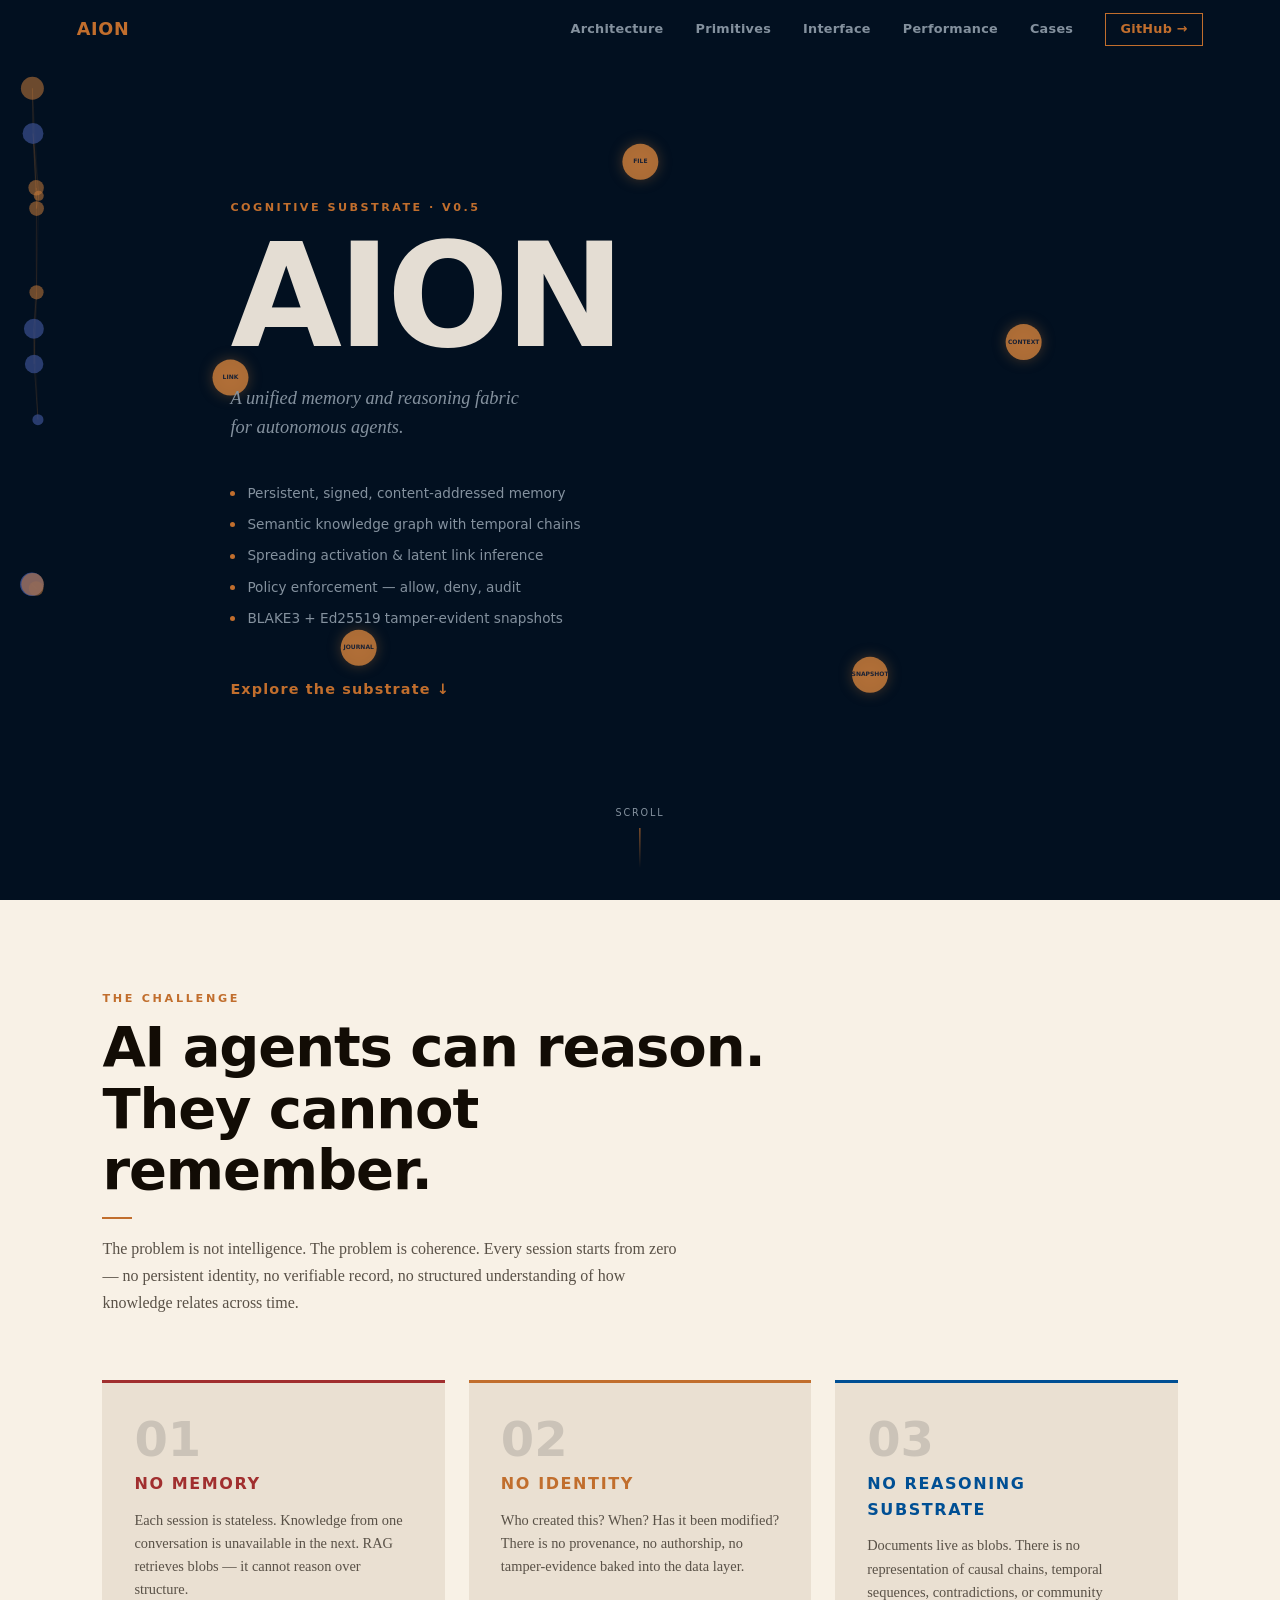
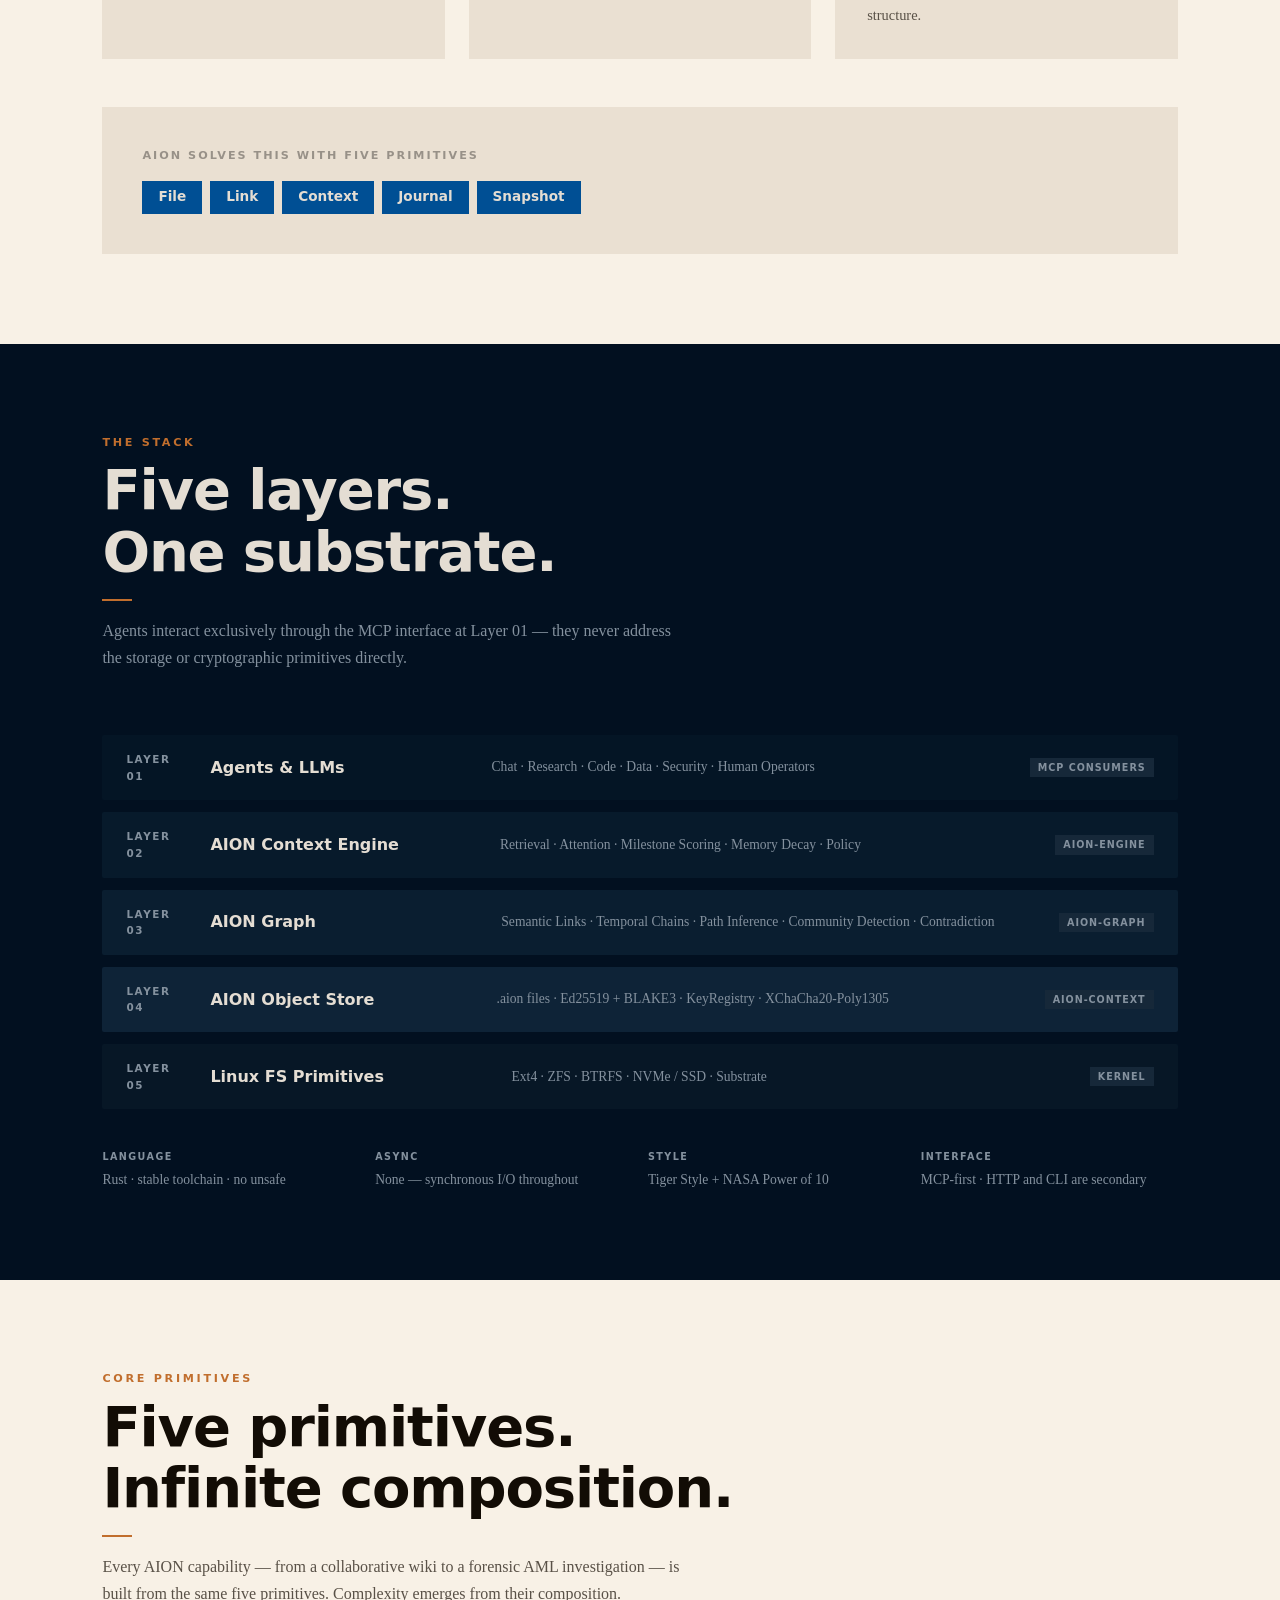
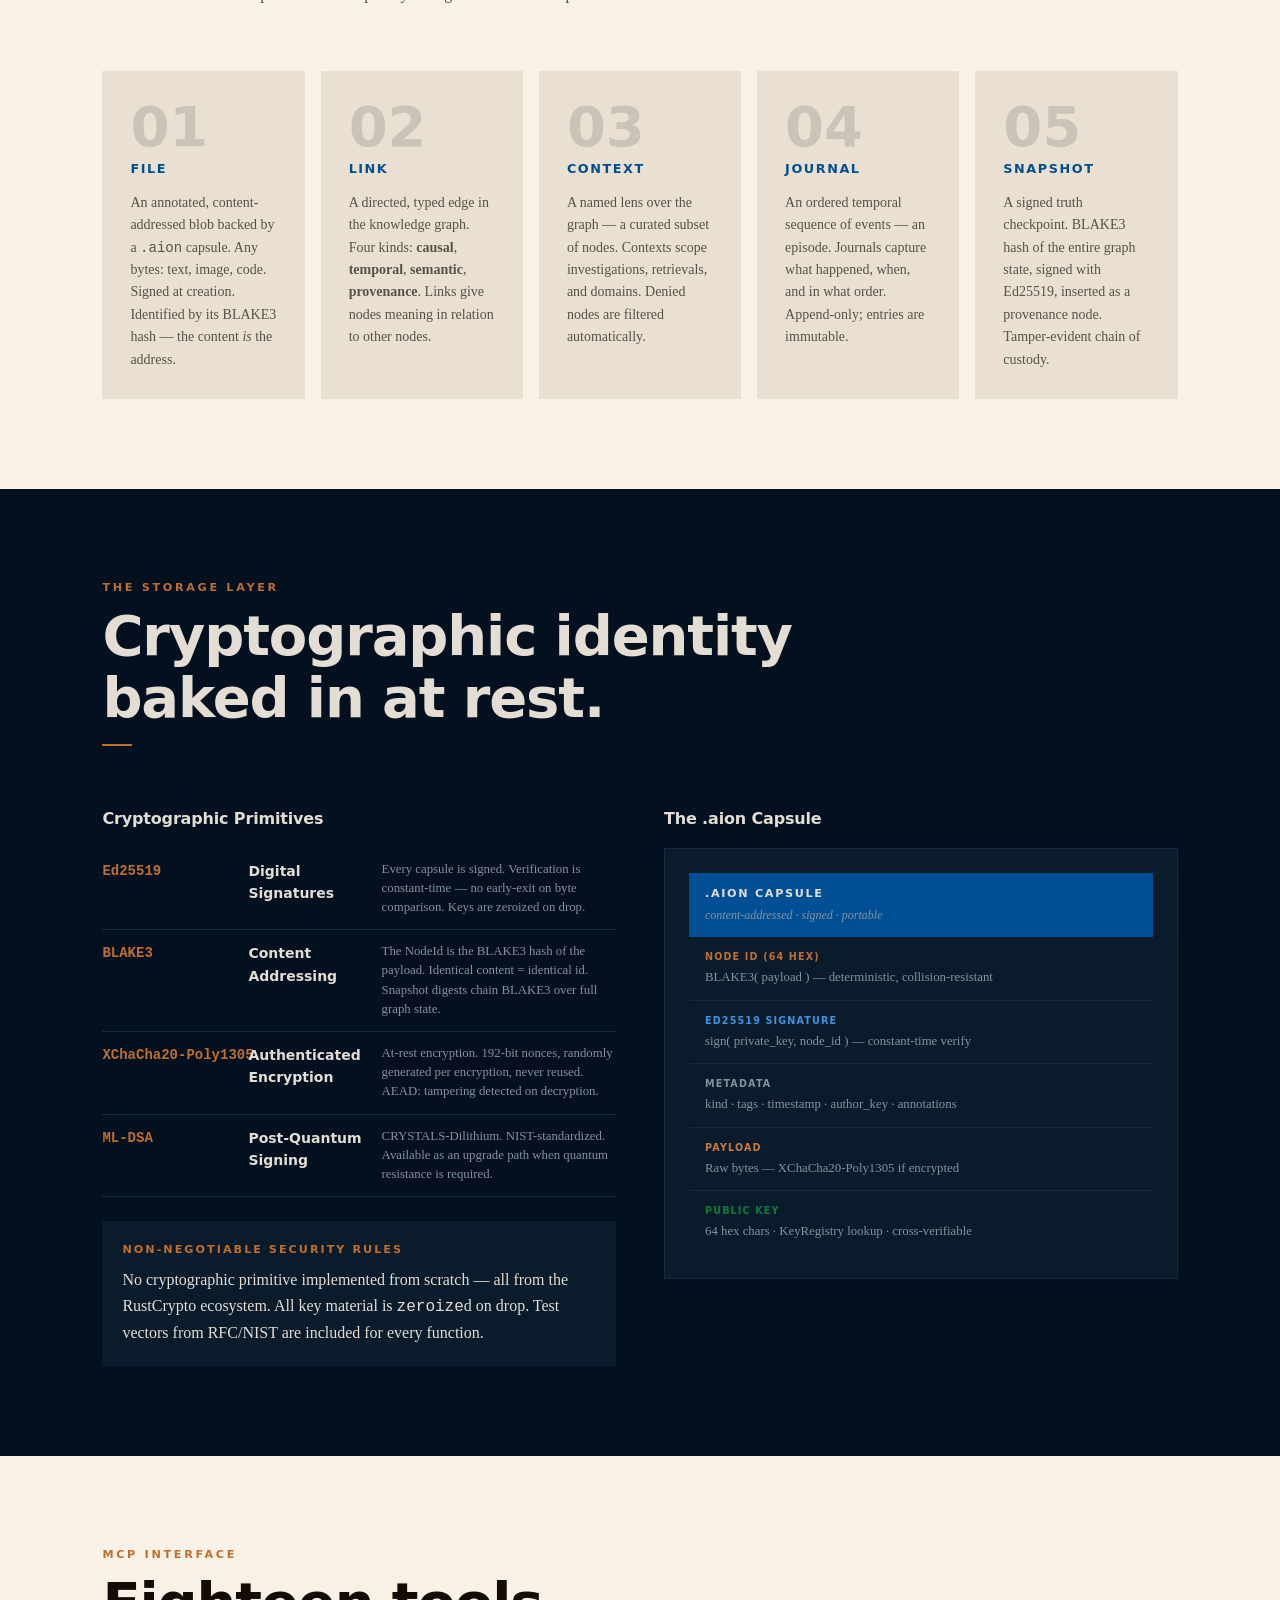
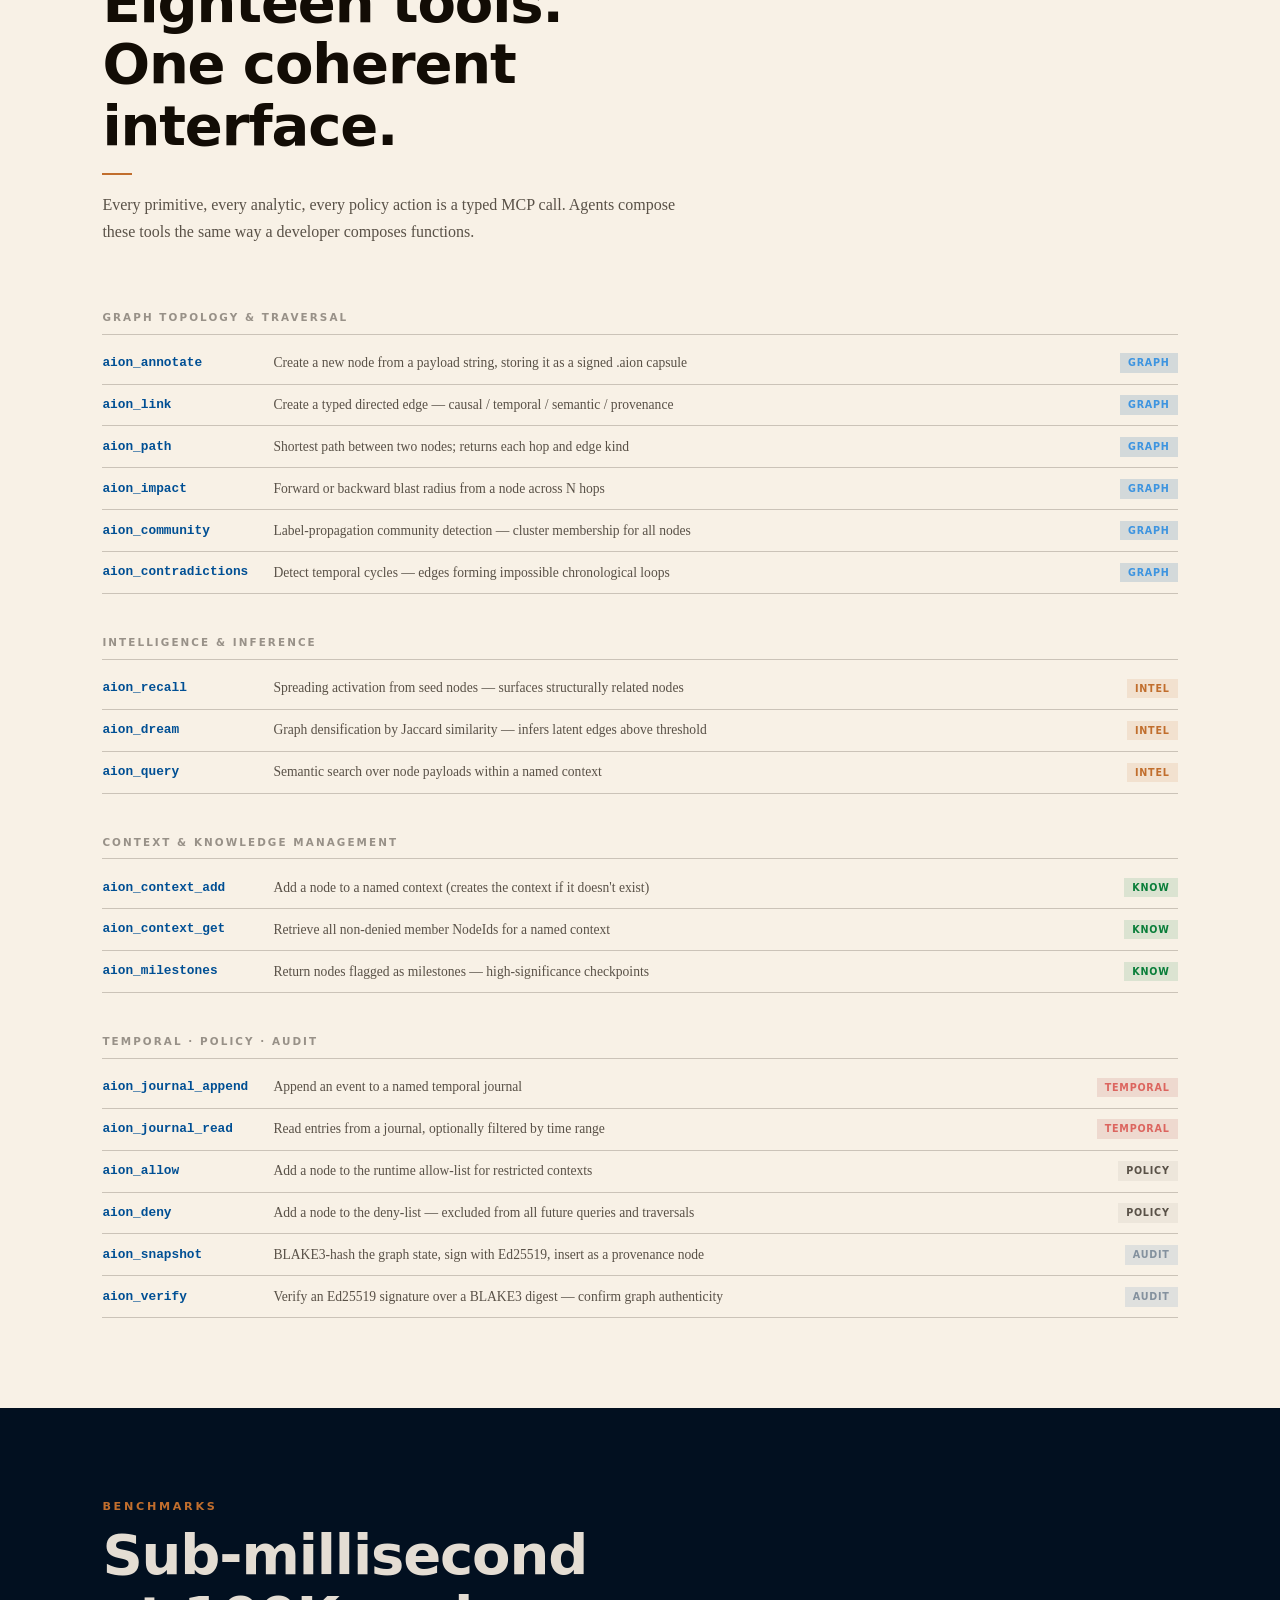
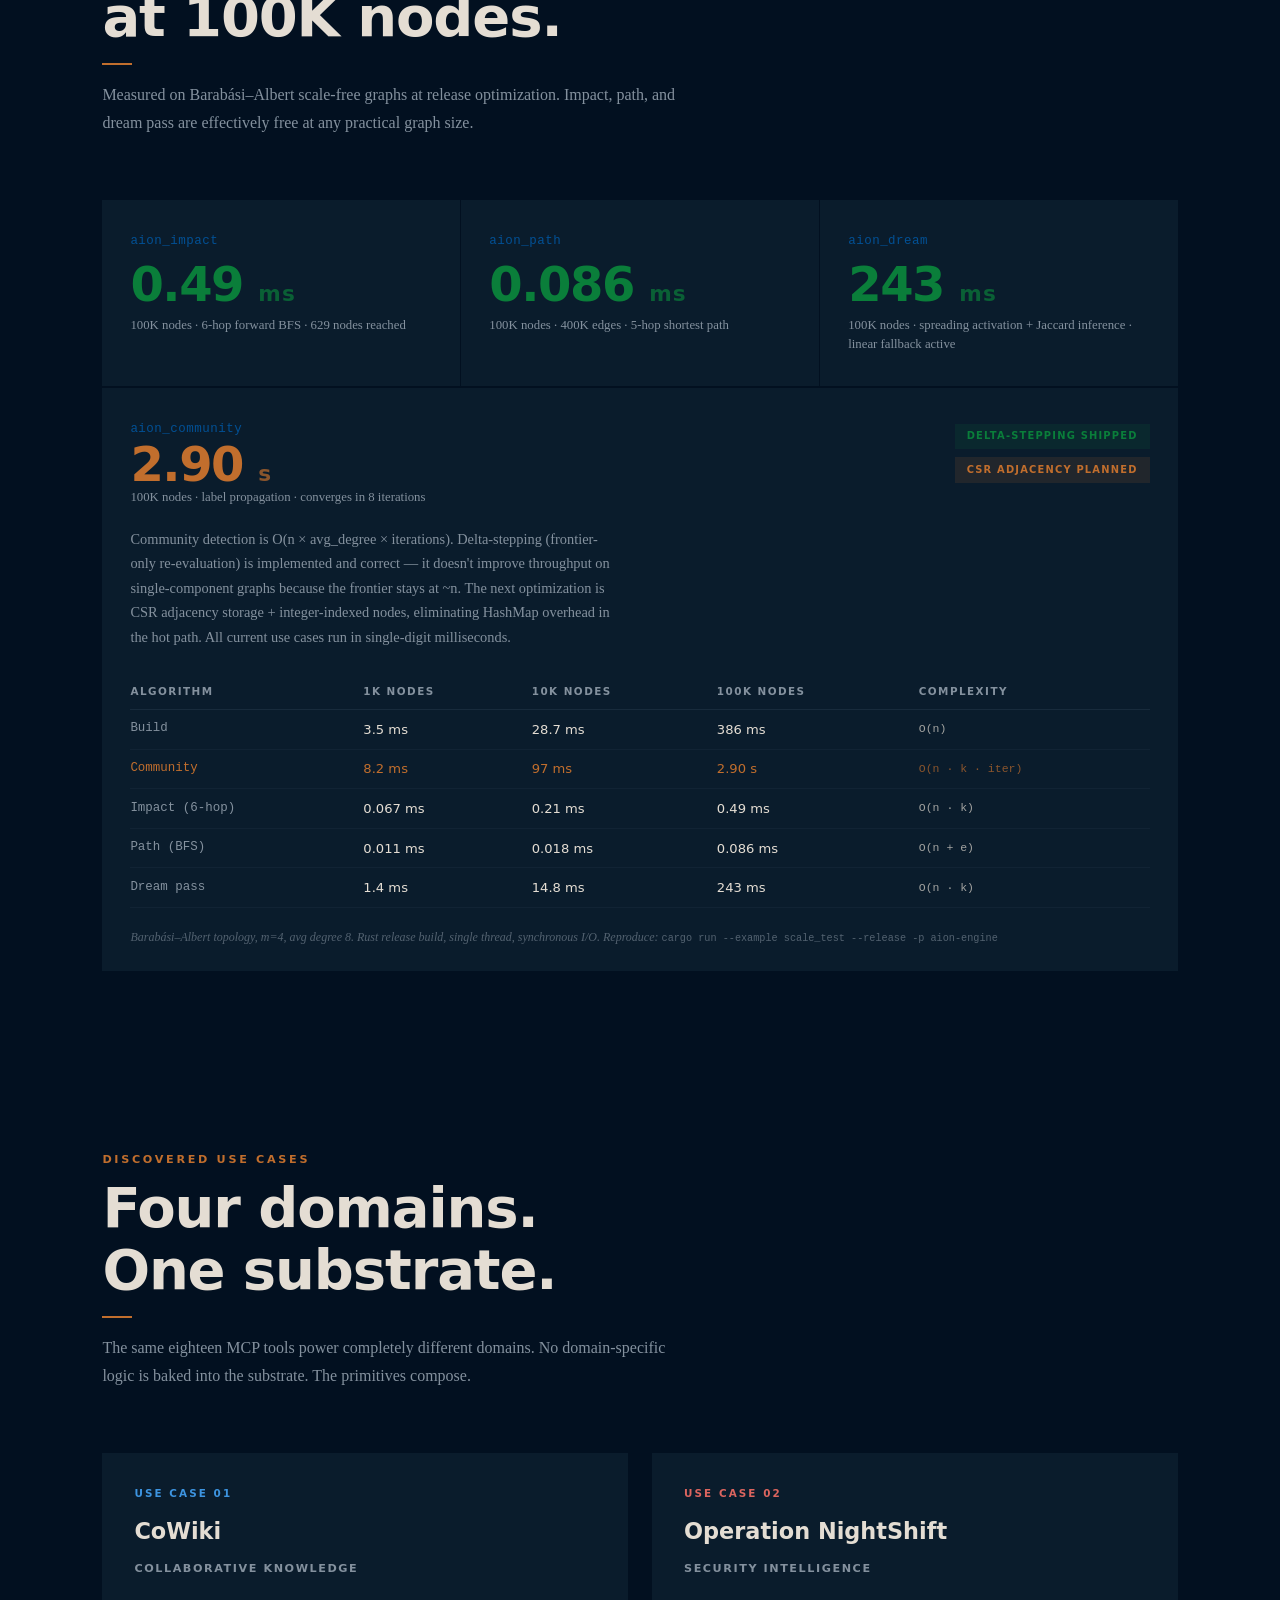
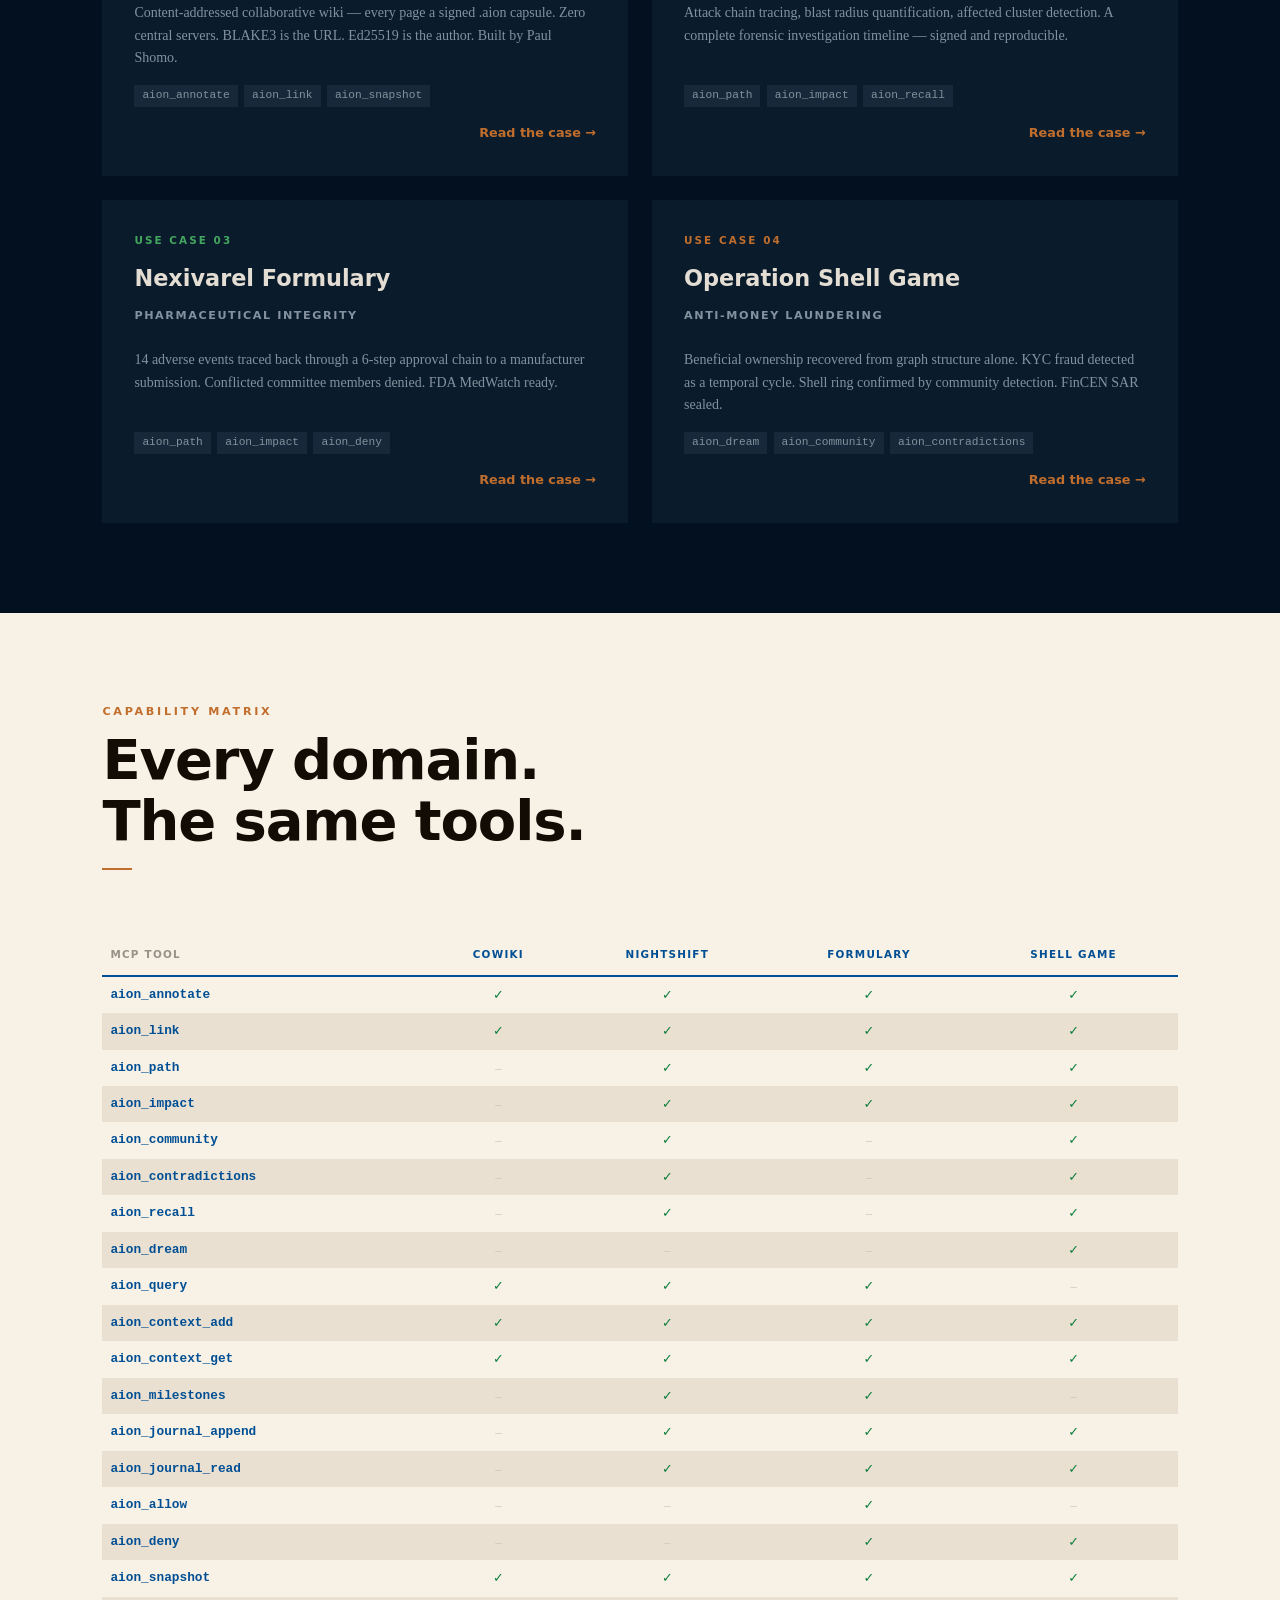
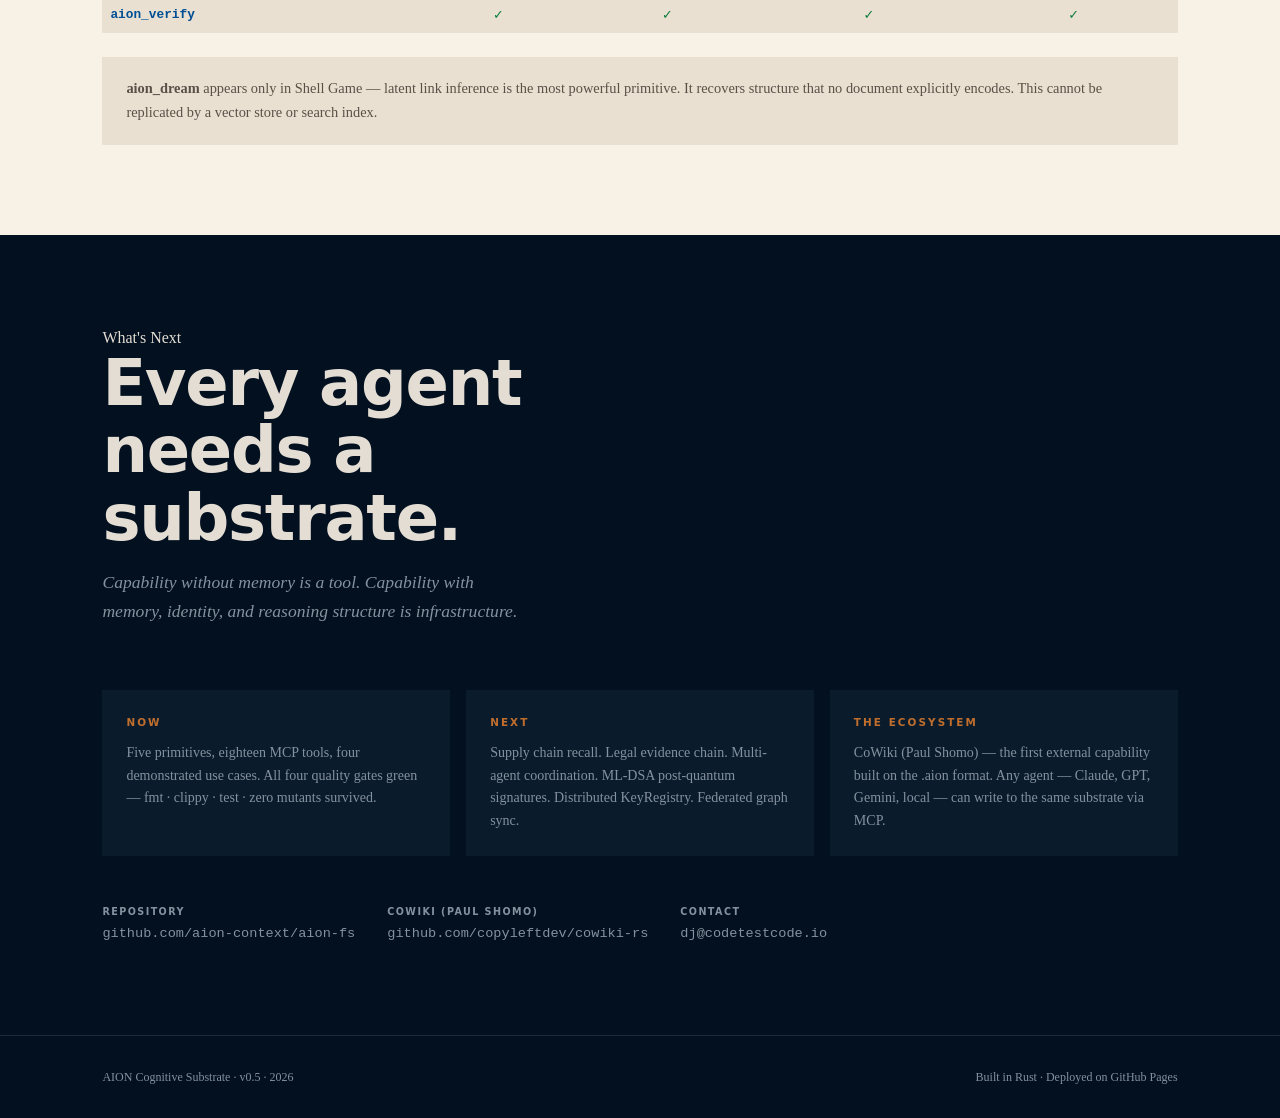
==== commit f2bbf7b5: "feat: add Performance Characteristics section Scale benchmark results (1K–100K BA graph) visualised " ====
--- a/index.html
+++ b/index.html
@@ -18,6 +18,7 @@
       <a href="#architecture">Architecture</a>
       <a href="#primitives">Primitives</a>
       <a href="#interface">Interface</a>
+      <a href="#performance">Performance</a>
       <a href="#cases">Cases</a>
       <a href="https://github.com/aion-context/aion-fs" class="nav-cta" target="_blank" rel="noopener">GitHub →</a>
     </div>
@@ -260,6 +261,91 @@
         <div class="tool-row"><span class="tool-name">aion_snapshot</span><span class="tool-desc">BLAKE3-hash the graph state, sign with Ed25519, insert as a provenance node</span><span class="tool-tag tt-audit">Audit</span></div>
         <div class="tool-row"><span class="tool-name">aion_verify</span><span class="tool-desc">Verify an Ed25519 signature over a BLAKE3 digest — confirm graph authenticity</span><span class="tool-tag tt-audit">Audit</span></div>
       </div>
+    </div>
+  </section>
+
+  <!-- PERFORMANCE -->
+  <section id="performance" class="dark">
+    <div class="sec-head">
+      <p class="eye" data-anim>Benchmarks</p>
+      <h2 class="sec-title" data-anim data-delay="1">Sub-millisecond<br>at 100K nodes.</h2>
+      <div class="sec-rule" data-anim data-delay="2"></div>
+      <p class="sec-intro" data-anim data-delay="3">Measured on Barabási–Albert scale-free graphs at release optimization. Impact, path, and dream pass are effectively free at any practical graph size.</p>
+    </div>
+
+    <div class="perf-fast-row" data-anim data-delay="1">
+      <div class="perf-fast-card">
+        <div class="perf-algo">aion_impact</div>
+        <div class="perf-num perf-green">0.49 <span class="perf-unit">ms</span></div>
+        <div class="perf-ctx">100K nodes · 6-hop forward BFS · 629 nodes reached</div>
+      </div>
+      <div class="perf-fast-card">
+        <div class="perf-algo">aion_path</div>
+        <div class="perf-num perf-green">0.086 <span class="perf-unit">ms</span></div>
+        <div class="perf-ctx">100K nodes · 400K edges · 5-hop shortest path</div>
+      </div>
+      <div class="perf-fast-card">
+        <div class="perf-algo">aion_dream</div>
+        <div class="perf-num perf-green">243 <span class="perf-unit">ms</span></div>
+        <div class="perf-ctx">100K nodes · spreading activation + Jaccard inference · linear fallback active</div>
+      </div>
+    </div>
+
+    <div class="perf-community-card" data-anim data-delay="2">
+      <div class="perf-community-head">
+        <div>
+          <div class="perf-algo">aion_community</div>
+          <div class="perf-num perf-copper">2.90 <span class="perf-unit">s</span></div>
+          <div class="perf-ctx">100K nodes · label propagation · converges in 8 iterations</div>
+        </div>
+        <div class="perf-badge-group">
+          <span class="perf-badge perf-badge-opt">delta-stepping shipped</span>
+          <span class="perf-badge perf-badge-next">CSR adjacency planned</span>
+        </div>
+      </div>
+      <p class="perf-community-note">Community detection is O(n × avg_degree × iterations). Delta-stepping (frontier-only re-evaluation) is implemented and correct — it doesn't improve throughput on single-component graphs because the frontier stays at ~n. The next optimization is CSR adjacency storage + integer-indexed nodes, eliminating HashMap overhead in the hot path. All current use cases run in single-digit milliseconds.</p>
+
+      <div class="scale-table-wrap">
+        <table class="scale-table">
+          <thead>
+            <tr>
+              <th>Algorithm</th>
+              <th>1K nodes</th>
+              <th>10K nodes</th>
+              <th>100K nodes</th>
+              <th>Complexity</th>
+            </tr>
+          </thead>
+          <tbody>
+            <tr class="scale-row-fast">
+              <td>Build</td>
+              <td>3.5 ms</td><td>28.7 ms</td><td>386 ms</td>
+              <td class="scale-complexity">O(n)</td>
+            </tr>
+            <tr class="scale-row-warn">
+              <td>Community</td>
+              <td>8.2 ms</td><td>97 ms</td><td>2.90 s</td>
+              <td class="scale-complexity">O(n · k · iter)</td>
+            </tr>
+            <tr class="scale-row-fast">
+              <td>Impact (6-hop)</td>
+              <td>0.067 ms</td><td>0.21 ms</td><td>0.49 ms</td>
+              <td class="scale-complexity">O(n · k)</td>
+            </tr>
+            <tr class="scale-row-fast">
+              <td>Path (BFS)</td>
+              <td>0.011 ms</td><td>0.018 ms</td><td>0.086 ms</td>
+              <td class="scale-complexity">O(n + e)</td>
+            </tr>
+            <tr class="scale-row-fast">
+              <td>Dream pass</td>
+              <td>1.4 ms</td><td>14.8 ms</td><td>243 ms</td>
+              <td class="scale-complexity">O(n · k)</td>
+            </tr>
+          </tbody>
+        </table>
+      </div>
+      <p class="perf-footnote">Barabási–Albert topology, m=4, avg degree 8. Rust release build, single thread, synchronous I/O. Reproduce: <code>cargo run --example scale_test --release -p aion-engine</code></p>
     </div>
   </section>
 
--- a/css/main.css
+++ b/css/main.css
@@ -1585,3 +1585,177 @@
   letter-spacing: 0.1em;
   color: var(--green);
 }
+
+/* ── 21. PERFORMANCE SECTION ───────────────────────────────── */
+.perf-fast-row {
+  display: grid;
+  grid-template-columns: repeat(3, 1fr);
+  gap: 1.5px;
+  margin-bottom: 1.5px;
+}
+
+.perf-fast-card {
+  background: var(--navy-2);
+  padding: 2rem 1.75rem;
+  display: flex;
+  flex-direction: column;
+  gap: 0.5rem;
+}
+
+.perf-algo {
+  font-family: 'JetBrains Mono', 'Fira Code', monospace;
+  font-size: 0.78rem;
+  color: var(--blue);
+  letter-spacing: 0.04em;
+}
+
+.perf-num {
+  font-family: 'Archivo', system-ui, sans-serif;
+  font-weight: 900;
+  font-size: clamp(2rem, 4vw, 3rem);
+  letter-spacing: -0.03em;
+  line-height: 1;
+}
+
+.perf-num .perf-unit {
+  font-size: 0.45em;
+  font-weight: 600;
+  letter-spacing: 0.05em;
+  opacity: 0.7;
+}
+
+.perf-green { color: var(--green); }
+.perf-copper { color: var(--copper); }
+
+.perf-ctx {
+  font-family: 'Bitter', Georgia, serif;
+  font-size: 0.8rem;
+  color: var(--text-lt2);
+  line-height: 1.5;
+}
+
+.perf-community-card {
+  background: var(--navy-2);
+  padding: 2rem 1.75rem 1.5rem;
+  display: flex;
+  flex-direction: column;
+  gap: 1.25rem;
+}
+
+.perf-community-head {
+  display: flex;
+  align-items: flex-start;
+  justify-content: space-between;
+  gap: 2rem;
+  flex-wrap: wrap;
+}
+
+.perf-badge-group {
+  display: flex;
+  flex-direction: column;
+  gap: 0.5rem;
+  padding-top: 0.25rem;
+}
+
+.perf-badge {
+  font-family: 'Archivo', system-ui, sans-serif;
+  font-weight: 700;
+  font-size: 0.62rem;
+  letter-spacing: 0.12em;
+  text-transform: uppercase;
+  padding: 0.3rem 0.75rem;
+  white-space: nowrap;
+}
+
+.perf-badge-opt {
+  background: oklch(52% 0.14 150 / 0.12);
+  color: var(--green);
+}
+
+.perf-badge-next {
+  background: oklch(62% 0.13 55 / 0.12);
+  color: var(--copper);
+}
+
+.perf-community-note {
+  font-family: 'Bitter', Georgia, serif;
+  font-size: 0.9rem;
+  color: var(--text-lt2);
+  line-height: 1.7;
+  max-width: 68ch;
+}
+
+.scale-table-wrap {
+  overflow-x: auto;
+  margin-top: 0.25rem;
+}
+
+.scale-table {
+  width: 100%;
+  border-collapse: collapse;
+  font-family: 'Archivo', system-ui, sans-serif;
+  font-size: 0.82rem;
+}
+
+.scale-table th {
+  font-weight: 700;
+  font-size: 0.65rem;
+  letter-spacing: 0.14em;
+  text-transform: uppercase;
+  color: var(--text-lt2);
+  padding: 0.6rem 1rem 0.6rem 0;
+  border-bottom: 1px solid var(--bdr-dark);
+  text-align: left;
+}
+
+.scale-table td {
+  padding: 0.55rem 1rem 0.55rem 0;
+  border-bottom: 1px solid oklch(28% 0.04 248 / 0.5);
+  color: var(--text-lt);
+  font-variant-numeric: tabular-nums;
+}
+
+.scale-table td:first-child {
+  font-family: 'JetBrains Mono', 'Fira Code', monospace;
+  font-size: 0.78rem;
+  color: var(--text-lt2);
+}
+
+.scale-row-fast td { color: var(--text-lt); }
+.scale-row-warn td { color: var(--copper); }
+.scale-row-warn td:first-child { color: var(--copper); }
+
+.scale-complexity {
+  font-family: 'JetBrains Mono', 'Fira Code', monospace;
+  font-size: 0.72rem;
+  color: var(--text-lt2);
+  opacity: 0.7;
+}
+
+.perf-footnote {
+  font-family: 'Bitter', Georgia, serif;
+  font-size: 0.75rem;
+  font-style: italic;
+  color: var(--text-lt2);
+  opacity: 0.6;
+  line-height: 1.6;
+}
+
+.perf-footnote code {
+  font-style: normal;
+  font-family: 'JetBrains Mono', 'Fira Code', monospace;
+  font-size: 0.85em;
+}
+
+@media (max-width: 768px) {
+  .perf-fast-row {
+    grid-template-columns: 1fr;
+  }
+  .perf-community-head {
+    flex-direction: column;
+  }
+  .perf-badge-group {
+    flex-direction: row;
+    flex-wrap: wrap;
+  }
+}
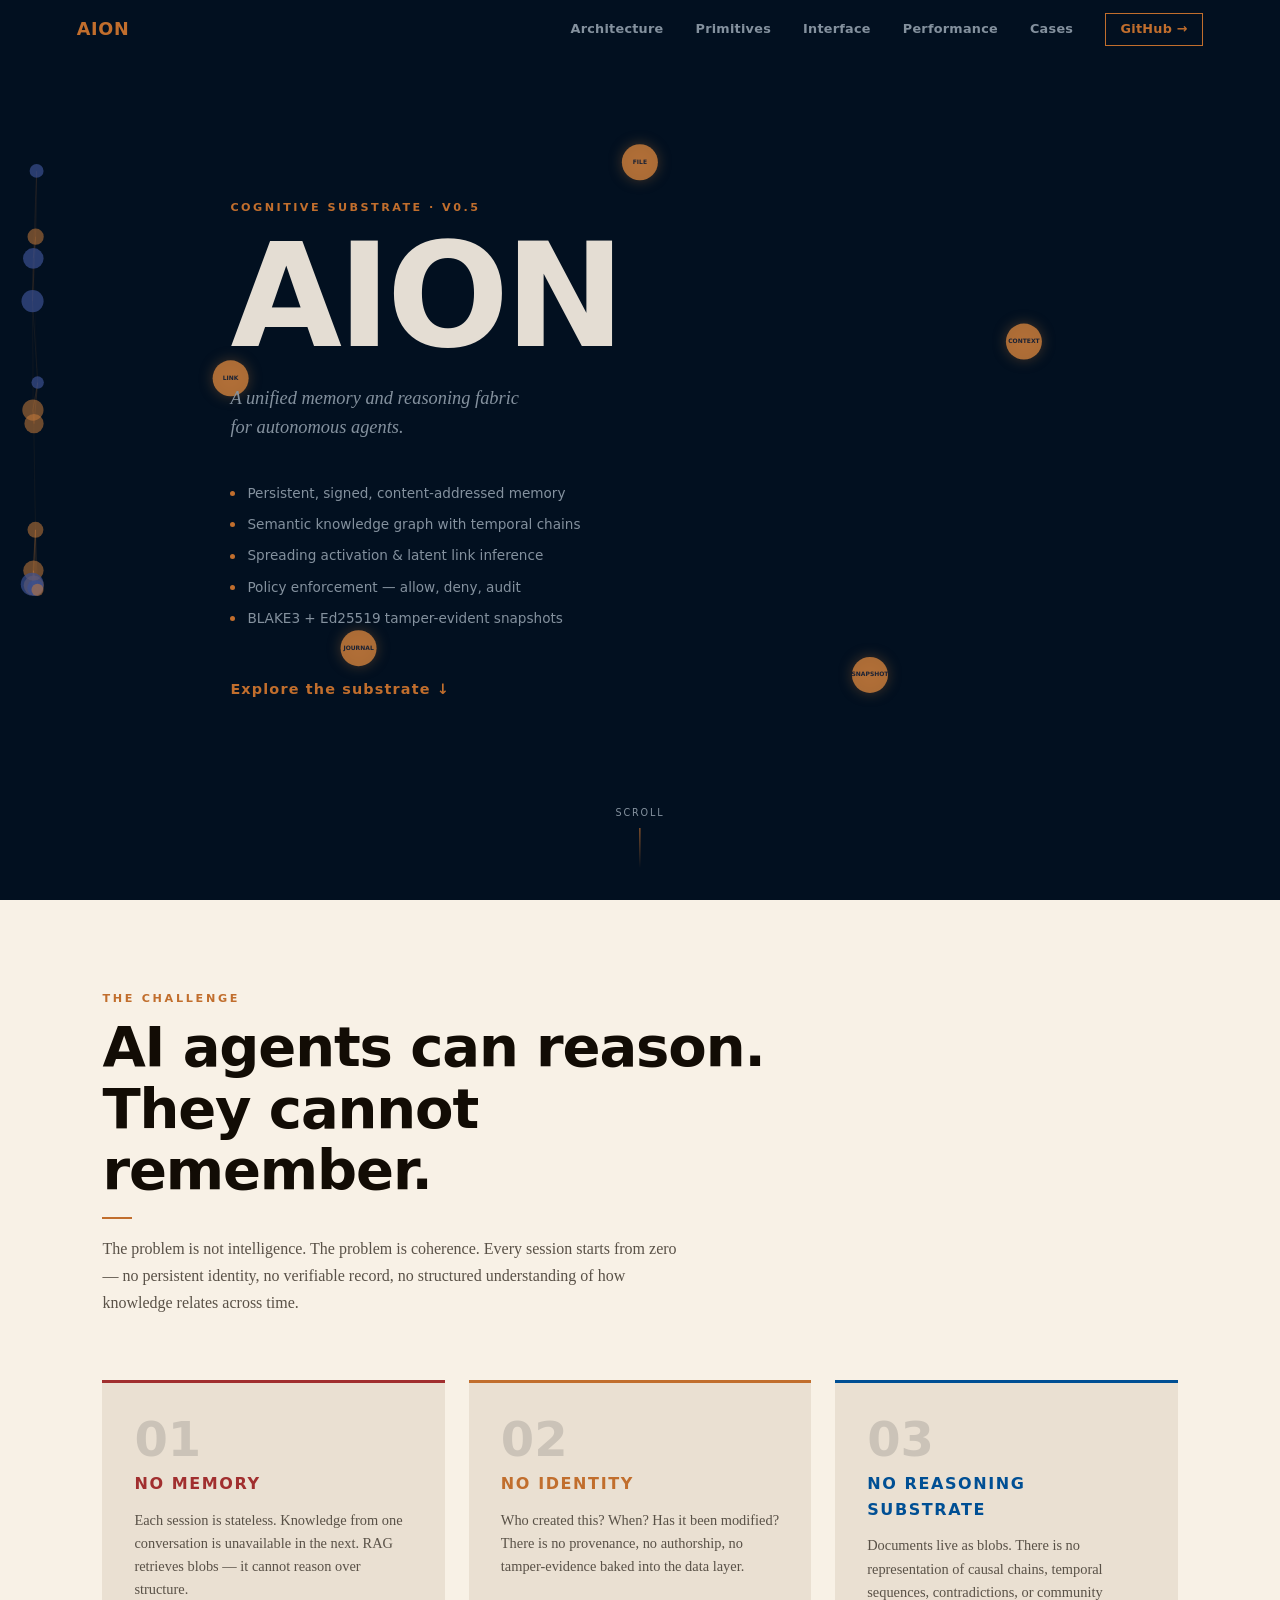
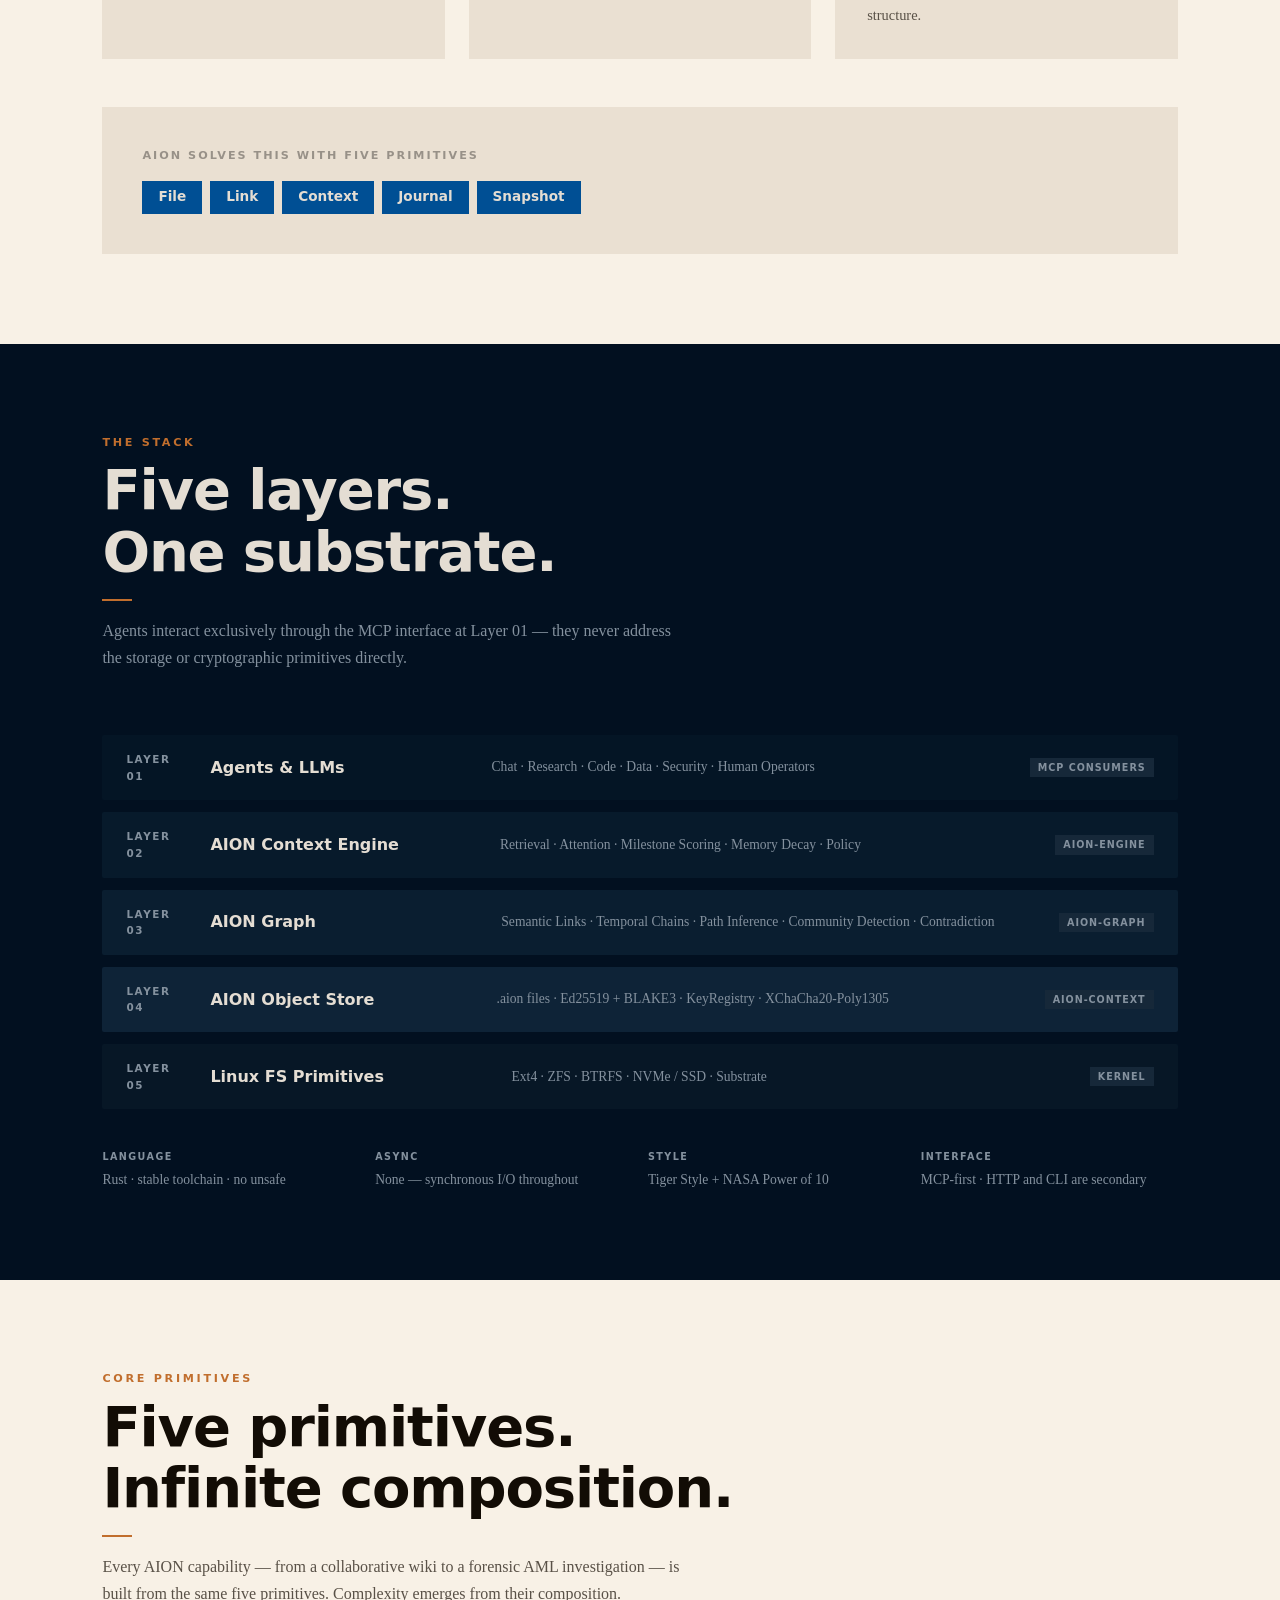
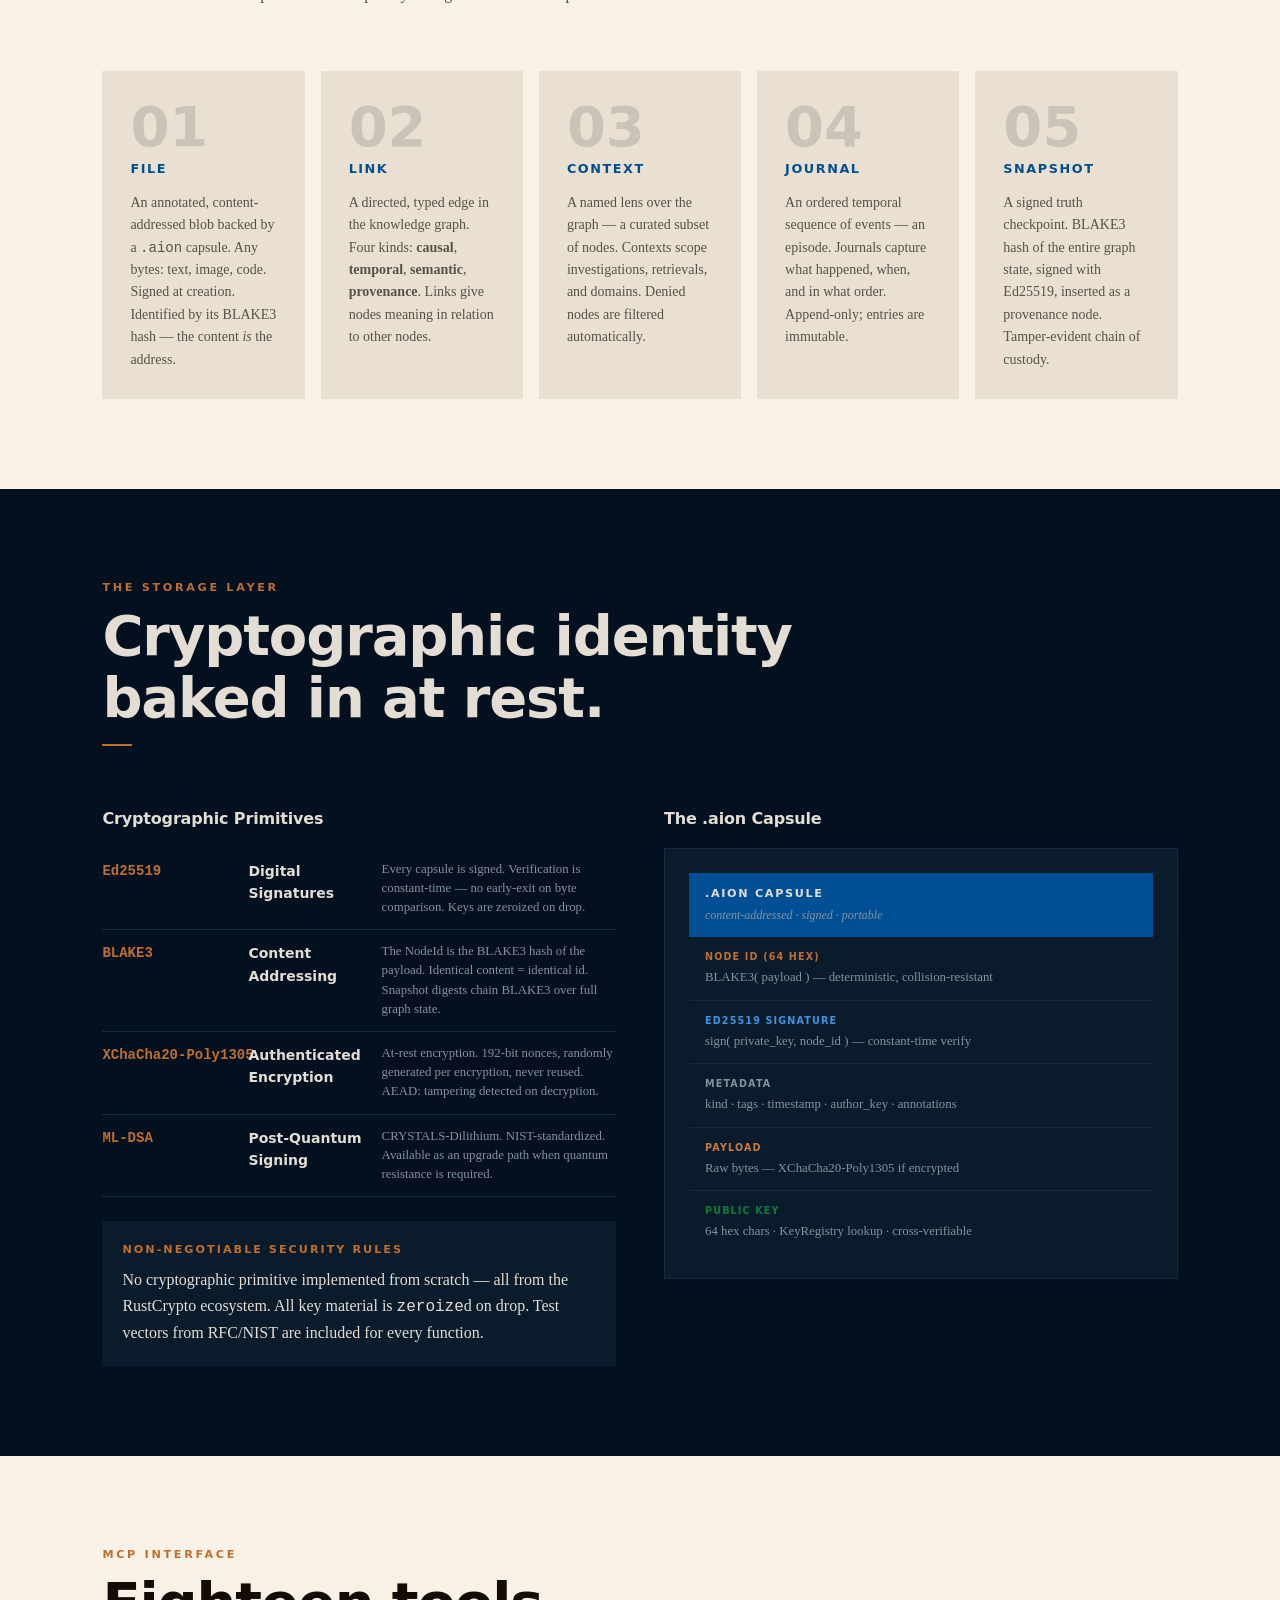
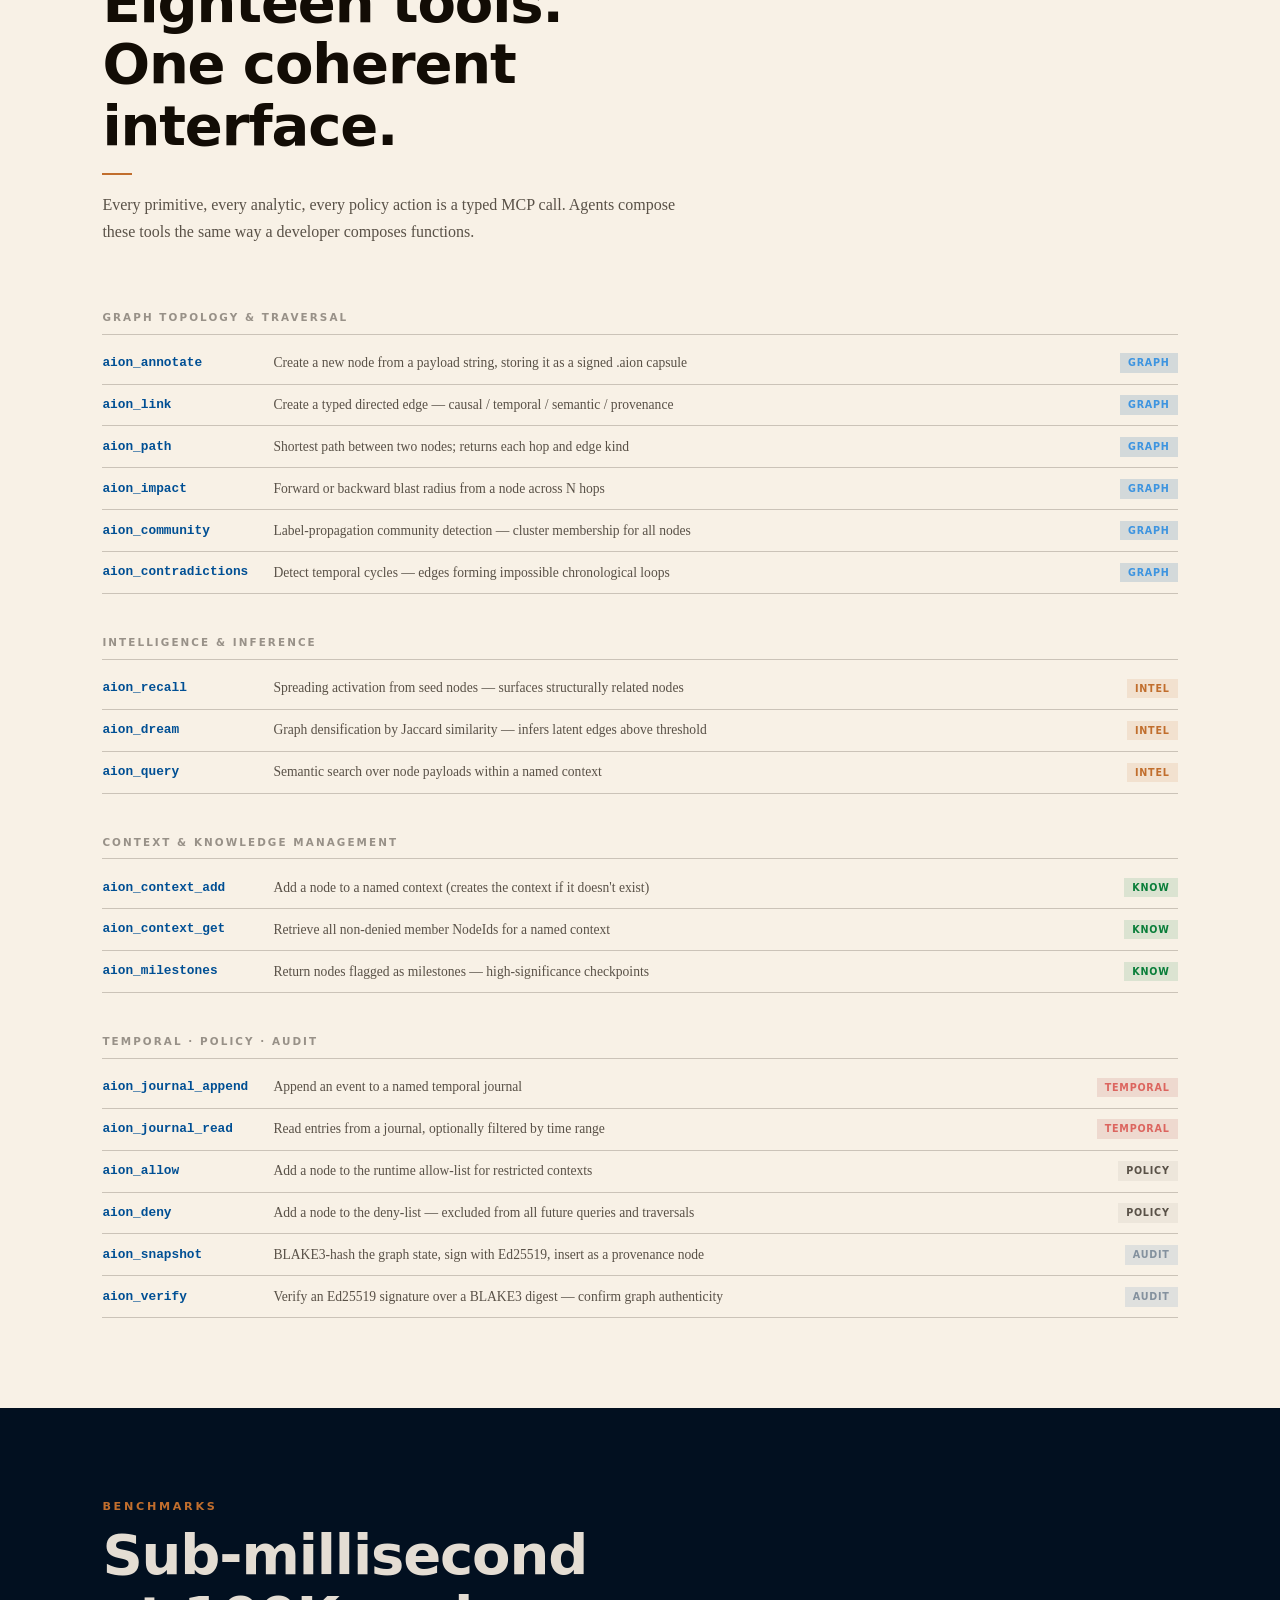
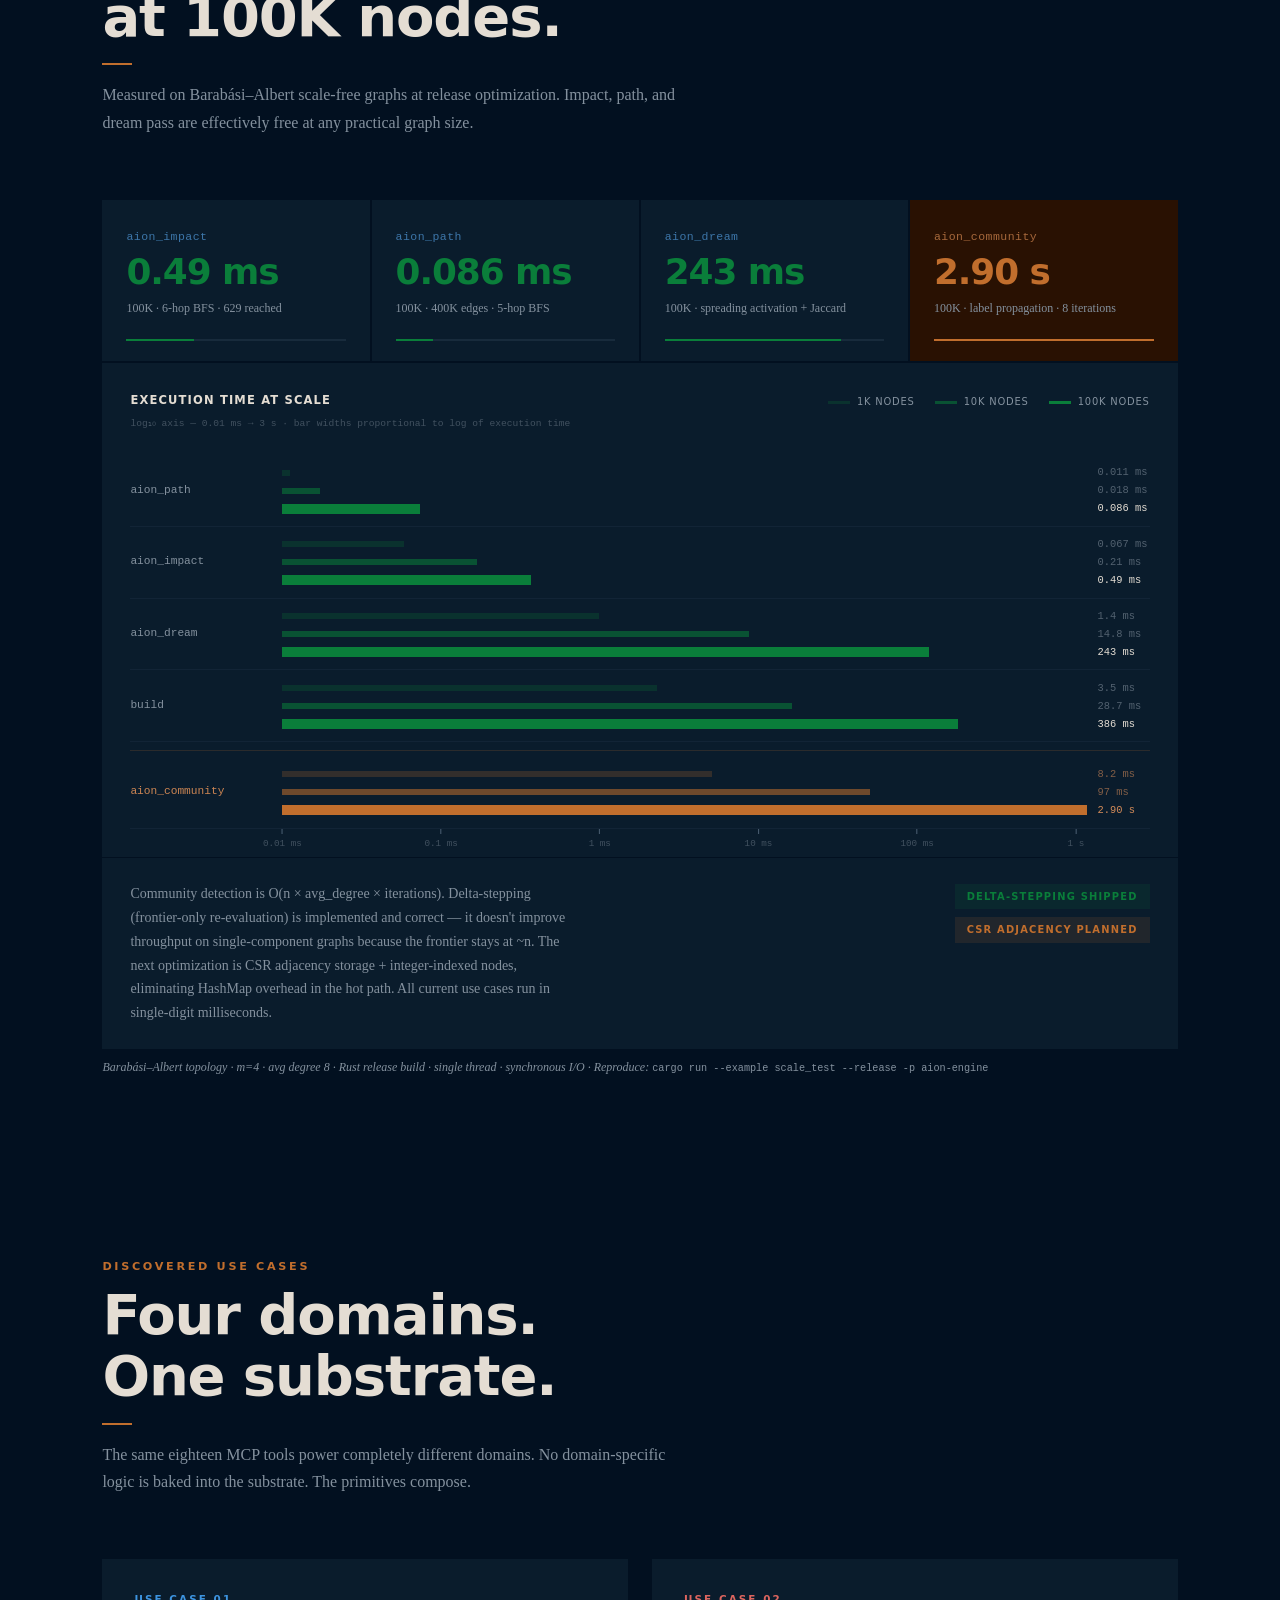
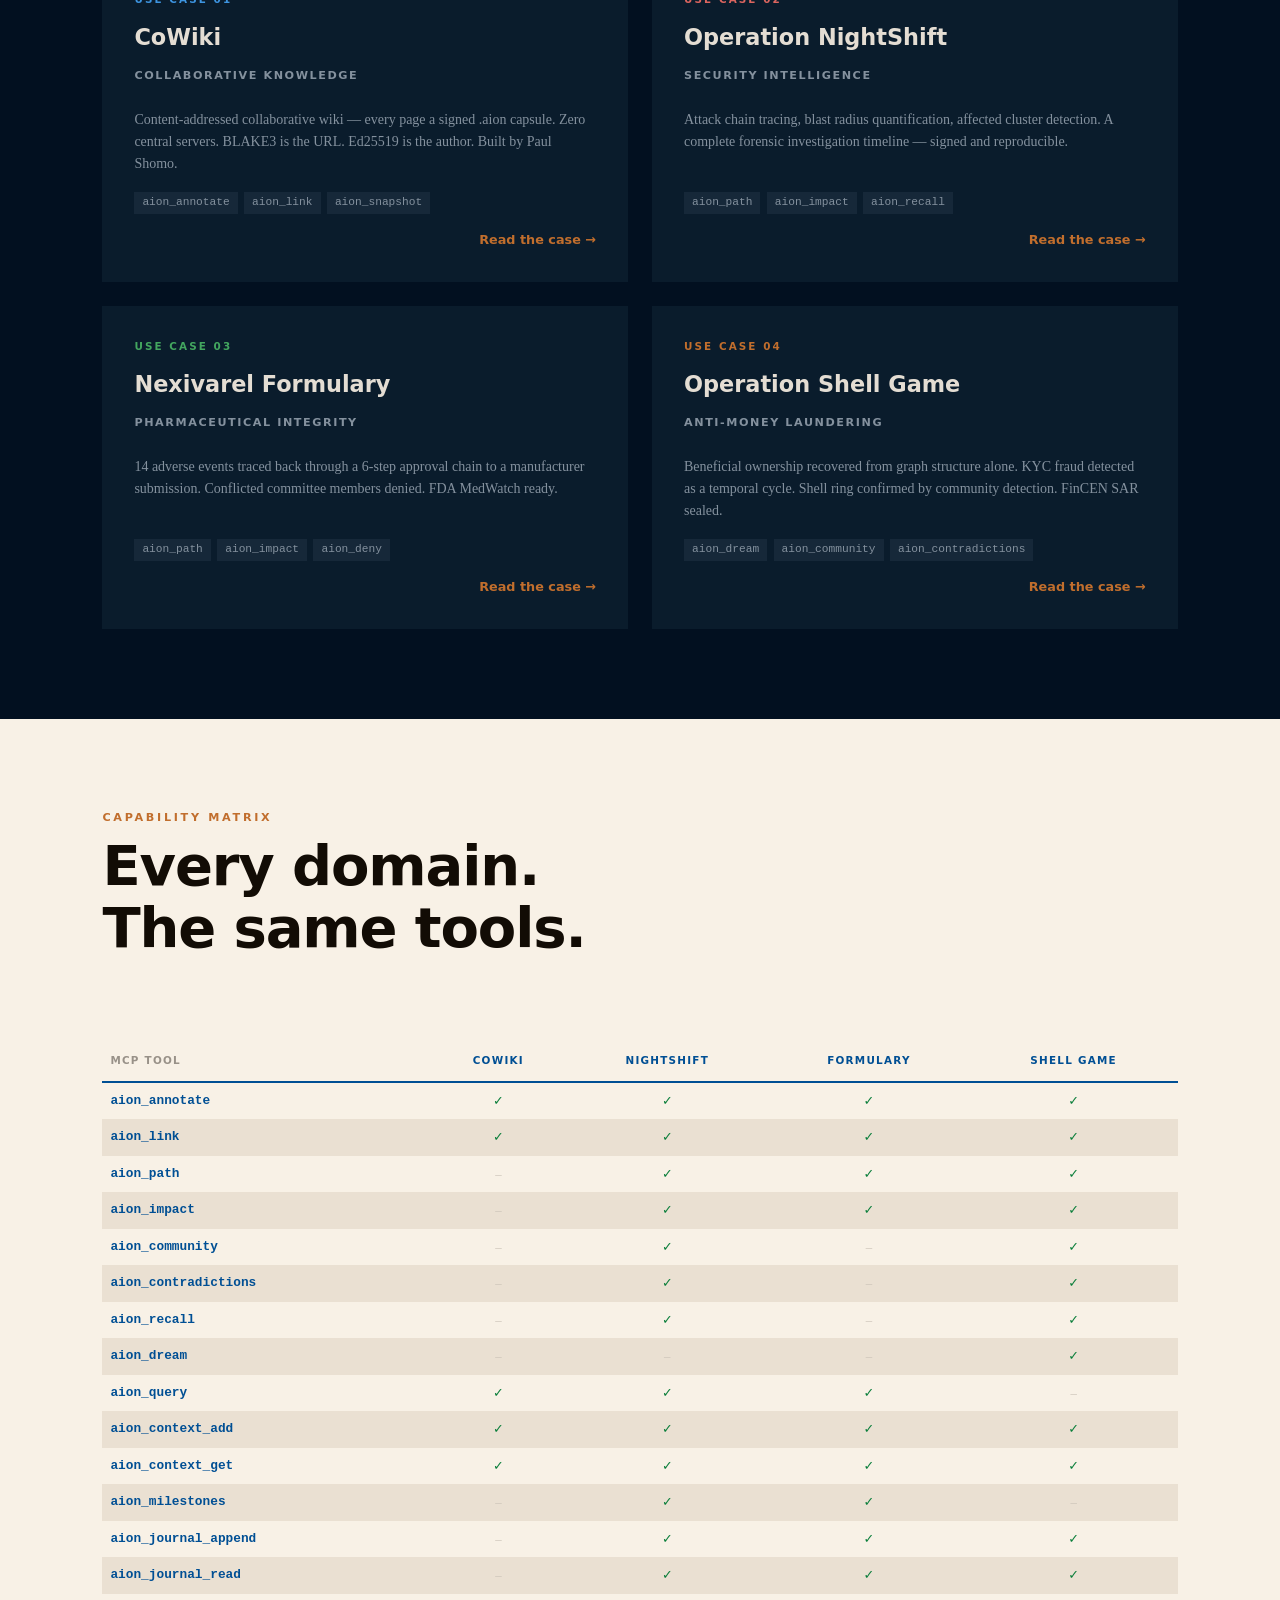
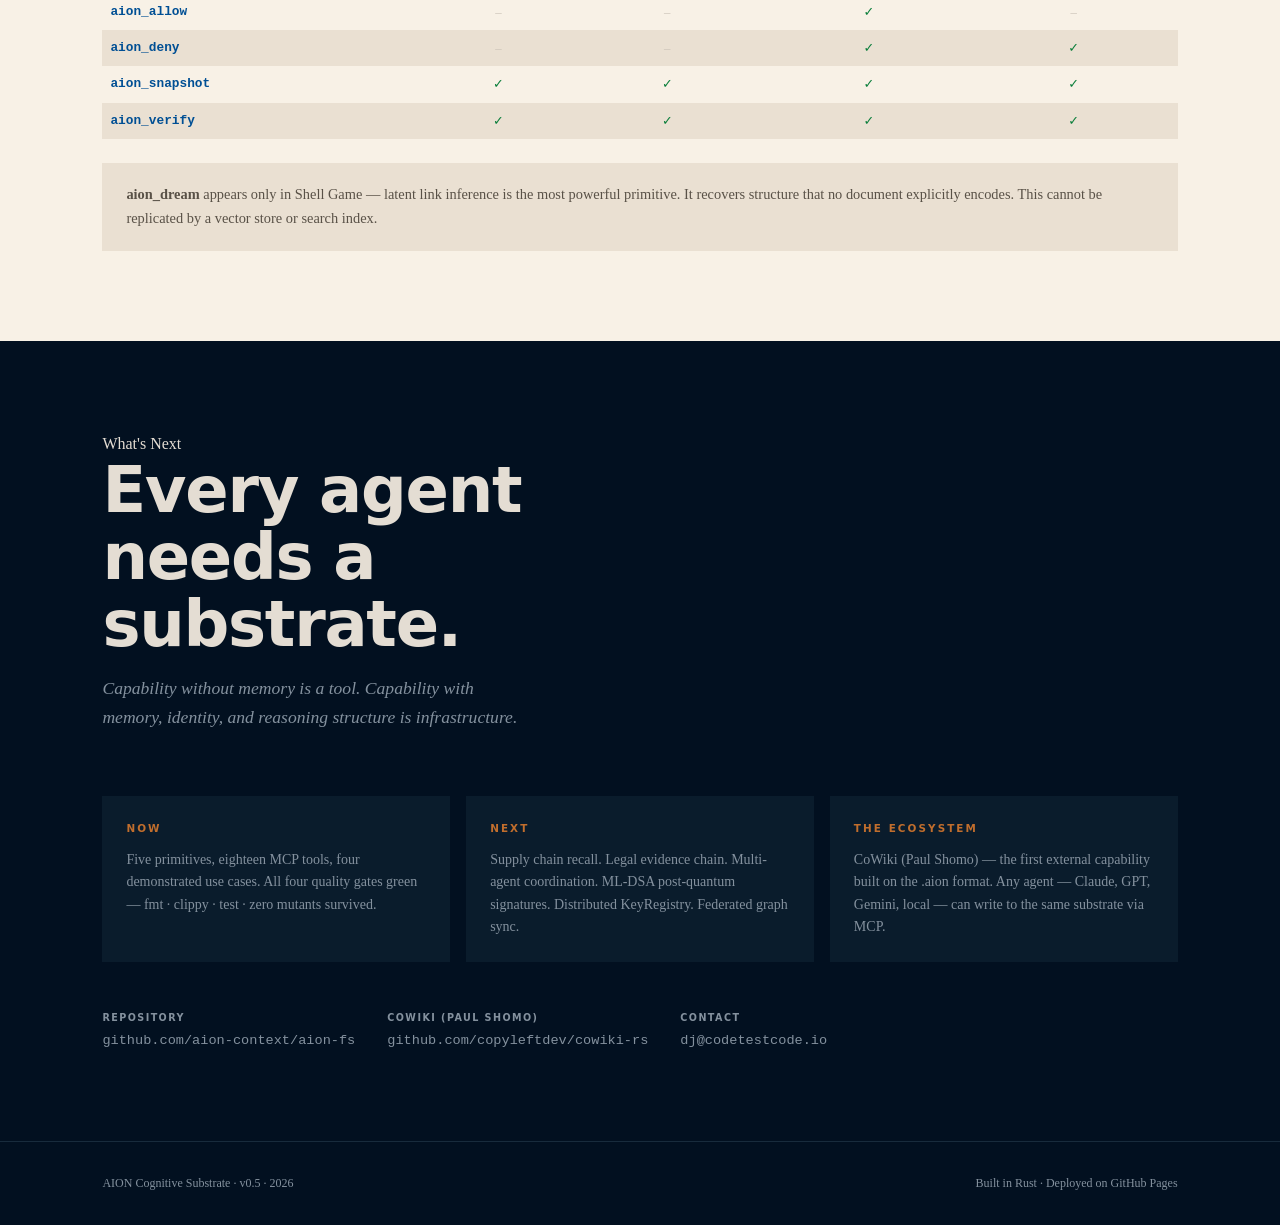
==== commit 5e2b1618: "feat(perf): kinetic bar chart + count-up metrics for performance section Replace static table with a" ====
--- a/index.html
+++ b/index.html
@@ -273,80 +273,167 @@
       <p class="sec-intro" data-anim data-delay="3">Measured on Barabási–Albert scale-free graphs at release optimization. Impact, path, and dream pass are effectively free at any practical graph size.</p>
     </div>
 
-    <div class="perf-fast-row" data-anim data-delay="1">
-      <div class="perf-fast-card">
-        <div class="perf-algo">aion_impact</div>
-        <div class="perf-num perf-green">0.49 <span class="perf-unit">ms</span></div>
-        <div class="perf-ctx">100K nodes · 6-hop forward BFS · 629 nodes reached</div>
-      </div>
-      <div class="perf-fast-card">
-        <div class="perf-algo">aion_path</div>
-        <div class="perf-num perf-green">0.086 <span class="perf-unit">ms</span></div>
-        <div class="perf-ctx">100K nodes · 400K edges · 5-hop shortest path</div>
-      </div>
-      <div class="perf-fast-card">
-        <div class="perf-algo">aion_dream</div>
-        <div class="perf-num perf-green">243 <span class="perf-unit">ms</span></div>
-        <div class="perf-ctx">100K nodes · spreading activation + Jaccard inference · linear fallback active</div>
-      </div>
-    </div>
-
-    <div class="perf-community-card" data-anim data-delay="2">
-      <div class="perf-community-head">
-        <div>
-          <div class="perf-algo">aion_community</div>
-          <div class="perf-num perf-copper">2.90 <span class="perf-unit">s</span></div>
-          <div class="perf-ctx">100K nodes · label propagation · converges in 8 iterations</div>
-        </div>
-        <div class="perf-badge-group">
-          <span class="perf-badge perf-badge-opt">delta-stepping shipped</span>
-          <span class="perf-badge perf-badge-next">CSR adjacency planned</span>
-        </div>
-      </div>
-      <p class="perf-community-note">Community detection is O(n × avg_degree × iterations). Delta-stepping (frontier-only re-evaluation) is implemented and correct — it doesn't improve throughput on single-component graphs because the frontier stays at ~n. The next optimization is CSR adjacency storage + integer-indexed nodes, eliminating HashMap overhead in the hot path. All current use cases run in single-digit milliseconds.</p>
-
-      <div class="scale-table-wrap">
-        <table class="scale-table">
-          <thead>
-            <tr>
-              <th>Algorithm</th>
-              <th>1K nodes</th>
-              <th>10K nodes</th>
-              <th>100K nodes</th>
-              <th>Complexity</th>
-            </tr>
-          </thead>
-          <tbody>
-            <tr class="scale-row-fast">
-              <td>Build</td>
-              <td>3.5 ms</td><td>28.7 ms</td><td>386 ms</td>
-              <td class="scale-complexity">O(n)</td>
-            </tr>
-            <tr class="scale-row-warn">
-              <td>Community</td>
-              <td>8.2 ms</td><td>97 ms</td><td>2.90 s</td>
-              <td class="scale-complexity">O(n · k · iter)</td>
-            </tr>
-            <tr class="scale-row-fast">
-              <td>Impact (6-hop)</td>
-              <td>0.067 ms</td><td>0.21 ms</td><td>0.49 ms</td>
-              <td class="scale-complexity">O(n · k)</td>
-            </tr>
-            <tr class="scale-row-fast">
-              <td>Path (BFS)</td>
-              <td>0.011 ms</td><td>0.018 ms</td><td>0.086 ms</td>
-              <td class="scale-complexity">O(n + e)</td>
-            </tr>
-            <tr class="scale-row-fast">
-              <td>Dream pass</td>
-              <td>1.4 ms</td><td>14.8 ms</td><td>243 ms</td>
-              <td class="scale-complexity">O(n · k)</td>
-            </tr>
-          </tbody>
-        </table>
-      </div>
-      <p class="perf-footnote">Barabási–Albert topology, m=4, avg degree 8. Rust release build, single thread, synchronous I/O. Reproduce: <code>cargo run --example scale_test --release -p aion-engine</code></p>
-    </div>
+    <!-- 4 headline metric tiles with count-up + relative scale bar -->
+    <div class="perf-metrics" data-anim data-delay="1">
+      <div class="perf-metric">
+        <span class="pm-algo">aion_impact</span>
+        <span class="pm-num pm-green" data-perf="0.49" data-perf-decimals="2" data-perf-suffix=" ms">0.49 ms</span>
+        <span class="pm-ctx">100K · 6-hop BFS · 629 reached</span>
+        <div class="pm-track"><div class="pm-fill pm-fill-green" style="--target-w: 30.9%"></div></div>
+      </div>
+      <div class="perf-metric">
+        <span class="pm-algo">aion_path</span>
+        <span class="pm-num pm-green" data-perf="0.086" data-perf-decimals="3" data-perf-suffix=" ms">0.086 ms</span>
+        <span class="pm-ctx">100K · 400K edges · 5-hop BFS</span>
+        <div class="pm-track"><div class="pm-fill pm-fill-green" style="--target-w: 17.1%"></div></div>
+      </div>
+      <div class="perf-metric">
+        <span class="pm-algo">aion_dream</span>
+        <span class="pm-num pm-green" data-perf="243" data-perf-decimals="0" data-perf-suffix=" ms">243 ms</span>
+        <span class="pm-ctx">100K · spreading activation + Jaccard</span>
+        <div class="pm-track"><div class="pm-fill pm-fill-green" style="--target-w: 80.3%"></div></div>
+      </div>
+      <div class="perf-metric perf-metric-warn">
+        <span class="pm-algo pm-algo-warn">aion_community</span>
+        <span class="pm-num pm-copper" data-perf="2.90" data-perf-decimals="2" data-perf-suffix=" s">2.90 s</span>
+        <span class="pm-ctx">100K · label propagation · 8 iterations</span>
+        <div class="pm-track"><div class="pm-fill pm-fill-copper" style="--target-w: 100%"></div></div>
+      </div>
+    </div>
+
+    <!-- Animated log-scale bar chart -->
+    <div class="perf-chart" id="perf-chart" data-anim data-delay="2">
+      <div class="perf-chart-header">
+        <span class="perf-chart-title">Execution time at scale</span>
+        <div class="perf-chart-legend">
+          <span class="pcl-item"><span class="pcl-swatch pcl-swatch-1k"></span>1K nodes</span>
+          <span class="pcl-item"><span class="pcl-swatch pcl-swatch-10k"></span>10K nodes</span>
+          <span class="pcl-item"><span class="pcl-swatch pcl-swatch-100k-green"></span>100K nodes</span>
+        </div>
+      </div>
+      <div class="perf-chart-scale-note">log₁₀ axis — 0.01 ms → 3 s · bar widths proportional to log of execution time</div>
+
+      <div class="perf-chart-body">
+        <!-- aion_path — fastest -->
+        <div class="pcg">
+          <div class="pcg-name">aion_path</div>
+          <div class="pcg-bars">
+            <div class="pcg-row">
+              <div class="pcg-track"><div class="pcg-bar pcg-fast-1k" style="--w: 1%"    data-bar-delay="0"></div></div>
+              <span class="pcg-val">0.011 ms</span>
+            </div>
+            <div class="pcg-row">
+              <div class="pcg-track"><div class="pcg-bar pcg-fast-10k" style="--w: 4.7%"  data-bar-delay="0"></div></div>
+              <span class="pcg-val">0.018 ms</span>
+            </div>
+            <div class="pcg-row pcg-row-accent">
+              <div class="pcg-track"><div class="pcg-bar pcg-fast-100k" style="--w: 17.1%" data-bar-delay="0"></div></div>
+              <span class="pcg-val pcg-val-accent">0.086 ms</span>
+            </div>
+          </div>
+        </div>
+
+        <!-- aion_impact -->
+        <div class="pcg">
+          <div class="pcg-name">aion_impact</div>
+          <div class="pcg-bars">
+            <div class="pcg-row">
+              <div class="pcg-track"><div class="pcg-bar pcg-fast-1k" style="--w: 15.1%" data-bar-delay="1"></div></div>
+              <span class="pcg-val">0.067 ms</span>
+            </div>
+            <div class="pcg-row">
+              <div class="pcg-track"><div class="pcg-bar pcg-fast-10k" style="--w: 24.2%" data-bar-delay="1"></div></div>
+              <span class="pcg-val">0.21 ms</span>
+            </div>
+            <div class="pcg-row pcg-row-accent">
+              <div class="pcg-track"><div class="pcg-bar pcg-fast-100k" style="--w: 30.9%" data-bar-delay="1"></div></div>
+              <span class="pcg-val pcg-val-accent">0.49 ms</span>
+            </div>
+          </div>
+        </div>
+
+        <!-- aion_dream -->
+        <div class="pcg">
+          <div class="pcg-name">aion_dream</div>
+          <div class="pcg-bars">
+            <div class="pcg-row">
+              <div class="pcg-track"><div class="pcg-bar pcg-fast-1k" style="--w: 39.3%" data-bar-delay="2"></div></div>
+              <span class="pcg-val">1.4 ms</span>
+            </div>
+            <div class="pcg-row">
+              <div class="pcg-track"><div class="pcg-bar pcg-fast-10k" style="--w: 58.0%" data-bar-delay="2"></div></div>
+              <span class="pcg-val">14.8 ms</span>
+            </div>
+            <div class="pcg-row pcg-row-accent">
+              <div class="pcg-track"><div class="pcg-bar pcg-fast-100k" style="--w: 80.3%" data-bar-delay="2"></div></div>
+              <span class="pcg-val pcg-val-accent">243 ms</span>
+            </div>
+          </div>
+        </div>
+
+        <!-- graph build -->
+        <div class="pcg">
+          <div class="pcg-name">build</div>
+          <div class="pcg-bars">
+            <div class="pcg-row">
+              <div class="pcg-track"><div class="pcg-bar pcg-fast-1k" style="--w: 46.6%" data-bar-delay="3"></div></div>
+              <span class="pcg-val">3.5 ms</span>
+            </div>
+            <div class="pcg-row">
+              <div class="pcg-track"><div class="pcg-bar pcg-fast-10k" style="--w: 63.3%" data-bar-delay="3"></div></div>
+              <span class="pcg-val">28.7 ms</span>
+            </div>
+            <div class="pcg-row pcg-row-accent">
+              <div class="pcg-track"><div class="pcg-bar pcg-fast-100k" style="--w: 84.0%" data-bar-delay="3"></div></div>
+              <span class="pcg-val pcg-val-accent">386 ms</span>
+            </div>
+          </div>
+        </div>
+
+        <!-- aion_community — outlier, visually separated -->
+        <div class="pcg pcg-warn">
+          <div class="pcg-name pcg-name-warn">aion_community</div>
+          <div class="pcg-bars">
+            <div class="pcg-row">
+              <div class="pcg-track"><div class="pcg-bar pcg-warn-1k" style="--w: 53.4%" data-bar-delay="4"></div></div>
+              <span class="pcg-val pcg-val-warn">8.2 ms</span>
+            </div>
+            <div class="pcg-row">
+              <div class="pcg-track"><div class="pcg-bar pcg-warn-10k" style="--w: 73.0%" data-bar-delay="4"></div></div>
+              <span class="pcg-val pcg-val-warn">97 ms</span>
+            </div>
+            <div class="pcg-row pcg-row-accent">
+              <div class="pcg-track"><div class="pcg-bar pcg-warn-100k" style="--w: 100%" data-bar-delay="4"></div></div>
+              <span class="pcg-val pcg-val-warn pcg-val-accent">2.90 s</span>
+            </div>
+          </div>
+        </div>
+
+        <!-- Axis row — aligned with pcg-bars columns -->
+        <div class="pcg pcg-axis-row">
+          <div></div>
+          <div class="pcg-axis">
+            <div class="pca-tick" style="left: 0%"><span>0.01 ms</span></div>
+            <div class="pca-tick" style="left: 18.3%"><span>0.1 ms</span></div>
+            <div class="pca-tick" style="left: 36.6%"><span>1 ms</span></div>
+            <div class="pca-tick" style="left: 54.9%"><span>10 ms</span></div>
+            <div class="pca-tick" style="left: 73.2%"><span>100 ms</span></div>
+            <div class="pca-tick" style="left: 91.5%"><span>1 s</span></div>
+          </div>
+        </div>
+      </div>
+    </div>
+
+    <!-- Status row -->
+    <div class="perf-status-row" data-anim data-delay="3">
+      <p class="perf-status-note">Community detection is O(n × avg_degree × iterations). Delta-stepping (frontier-only re-evaluation) is implemented and correct — it doesn't improve throughput on single-component graphs because the frontier stays at ~n. The next optimization is CSR adjacency storage + integer-indexed nodes, eliminating HashMap overhead in the hot path. All current use cases run in single-digit milliseconds.</p>
+      <div class="perf-badge-group">
+        <span class="perf-badge perf-badge-opt">delta-stepping shipped</span>
+        <span class="perf-badge perf-badge-next">CSR adjacency planned</span>
+      </div>
+    </div>
+
+    <p class="perf-footnote" data-anim data-delay="4">Barabási–Albert topology · m=4 · avg degree 8 · Rust release build · single thread · synchronous I/O · Reproduce: <code>cargo run --example scale_test --release -p aion-engine</code></p>
   </section>
 
   <!-- CASES -->
--- a/css/main.css
+++ b/css/main.css
@@ -1587,74 +1587,303 @@
 }
 
 /* ── 21. PERFORMANCE SECTION ───────────────────────────────── */
-.perf-fast-row {
+
+/* ── Headline metric tiles ── */
+.perf-metrics {
   display: grid;
-  grid-template-columns: repeat(3, 1fr);
+  grid-template-columns: repeat(4, 1fr);
   gap: 1.5px;
   margin-bottom: 1.5px;
 }
 
-.perf-fast-card {
+.perf-metric {
   background: var(--navy-2);
-  padding: 2rem 1.75rem;
+  padding: 1.75rem 1.5rem 1.25rem;
   display: flex;
   flex-direction: column;
-  gap: 0.5rem;
-}
-
-.perf-algo {
+  gap: 0.4rem;
+}
+
+.perf-metric-warn {
+  background: oklch(21% 0.048 55);
+}
+
+.pm-algo {
   font-family: 'JetBrains Mono', 'Fira Code', monospace;
-  font-size: 0.78rem;
-  color: var(--blue);
+  font-size: 0.72rem;
+  color: oklch(55% 0.10 248);
   letter-spacing: 0.04em;
 }
 
-.perf-num {
+.pm-algo-warn {
+  color: oklch(58% 0.10 55);
+}
+
+.pm-num {
   font-family: 'Archivo', system-ui, sans-serif;
   font-weight: 900;
-  font-size: clamp(2rem, 4vw, 3rem);
+  font-size: clamp(1.75rem, 2.8vw, 2.5rem);
   letter-spacing: -0.03em;
   line-height: 1;
-}
-
-.perf-num .perf-unit {
-  font-size: 0.45em;
-  font-weight: 600;
-  letter-spacing: 0.05em;
-  opacity: 0.7;
-}
-
-.perf-green { color: var(--green); }
-.perf-copper { color: var(--copper); }
-
-.perf-ctx {
-  font-family: 'Bitter', Georgia, serif;
-  font-size: 0.8rem;
+  margin-top: 0.1rem;
+}
+
+.pm-green  { color: var(--green); }
+.pm-copper { color: var(--copper); }
+
+.pm-ctx {
+  font-family: 'Bitter', Georgia, serif;
+  font-size: 0.75rem;
   color: var(--text-lt2);
   line-height: 1.5;
-}
-
-.perf-community-card {
+  flex: 1;
+  margin-top: 0.15rem;
+}
+
+.pm-track {
+  height: 2px;
+  background: oklch(28% 0.04 248);
+  margin-top: 1rem;
+  overflow: hidden;
+}
+
+.pm-fill {
+  height: 100%;
+  width: 0;
+  transition: width 1.1s cubic-bezier(0.16, 1, 0.3, 1) 0.2s;
+}
+
+.pm-fill-green  { background: var(--green); }
+.pm-fill-copper { background: var(--copper); }
+
+.perf-metrics.chart-live .pm-fill {
+  width: var(--target-w);
+}
+
+/* ── Log-scale bar chart ── */
+.perf-chart {
   background: var(--navy-2);
-  padding: 2rem 1.75rem 1.5rem;
+  padding: 1.75rem 1.75rem 0 1.75rem;
+  margin-bottom: 1.5px;
+}
+
+.perf-chart-header {
+  display: flex;
+  align-items: baseline;
+  justify-content: space-between;
+  gap: 1rem;
+  flex-wrap: wrap;
+  margin-bottom: 0.35rem;
+}
+
+.perf-chart-title {
+  font-family: 'Archivo', system-ui, sans-serif;
+  font-weight: 700;
+  font-size: 0.72rem;
+  letter-spacing: 0.1em;
+  text-transform: uppercase;
+  color: var(--text-lt);
+}
+
+.perf-chart-legend {
+  display: flex;
+  gap: 1.25rem;
+  align-items: center;
+  flex-wrap: wrap;
+}
+
+.pcl-item {
+  display: flex;
+  align-items: center;
+  gap: 0.45rem;
+  font-family: 'Archivo', system-ui, sans-serif;
+  font-size: 0.62rem;
+  letter-spacing: 0.08em;
+  text-transform: uppercase;
+  color: var(--text-lt2);
+}
+
+.pcl-swatch {
+  width: 22px;
+  height: 3px;
+  display: inline-block;
+  flex-shrink: 0;
+}
+
+.pcl-swatch-1k        { background: oklch(52% 0.14 150 / 0.22); }
+.pcl-swatch-10k       { background: oklch(52% 0.14 150 / 0.55); }
+.pcl-swatch-100k-green { background: var(--green); }
+
+.perf-chart-scale-note {
+  font-family: 'JetBrains Mono', 'Fira Code', monospace;
+  font-size: 0.6rem;
+  color: var(--text-lt2);
+  opacity: 0.45;
+  margin-bottom: 1.5rem;
+}
+
+/* ── Algorithm rows ── */
+.perf-chart-body {
   display: flex;
   flex-direction: column;
-  gap: 1.25rem;
-}
-
-.perf-community-head {
+}
+
+.pcg {
+  display: grid;
+  grid-template-columns: 140px 1fr;
+  column-gap: 0.75rem;
+  align-items: center;
+  padding: 0.65rem 0;
+  border-bottom: 1px solid oklch(28% 0.04 248 / 0.6);
+}
+
+.pcg:last-child {
+  border-bottom: none;
+}
+
+.pcg-warn {
+  margin-top: 0.5rem;
+  padding-top: 1rem;
+  border-top: 1px solid oklch(62% 0.13 55 / 0.18);
+  border-bottom: none;
+}
+
+.pcg-axis-row {
+  border-bottom: none;
+  padding: 0;
+  border-top: 1px solid oklch(28% 0.04 248 / 0.6);
+}
+
+.pcg-name {
+  font-family: 'JetBrains Mono', 'Fira Code', monospace;
+  font-size: 0.7rem;
+  color: var(--text-lt2);
+  align-self: center;
+}
+
+.pcg-name-warn {
+  color: oklch(68% 0.11 55);
+}
+
+.pcg-bars {
+  display: flex;
+  flex-direction: column;
+  gap: 4px;
+}
+
+.pcg-row {
+  display: flex;
+  align-items: center;
+  gap: 0.65rem;
+  height: 14px;
+}
+
+.pcg-row-accent .pcg-track {
+  height: 10px; /* taller bar for the 100K row */
+}
+
+.pcg-track {
+  flex: 1;
+  height: 6px;
+  position: relative;
+  min-width: 0;
+}
+
+.pcg-bar {
+  position: absolute;
+  left: 0;
+  top: 0;
+  height: 100%;
+  width: 0;
+  transition: width 1s cubic-bezier(0.16, 1, 0.3, 1);
+}
+
+/* Fast algorithm bar colours (green spectrum) */
+.pcg-fast-1k   { background: oklch(52% 0.14 150 / 0.22); }
+.pcg-fast-10k  { background: oklch(52% 0.14 150 / 0.55); }
+.pcg-fast-100k { background: var(--green); }
+
+/* Community bar colours (copper spectrum) */
+.pcg-warn-1k   { background: oklch(62% 0.13 55 / 0.22); }
+.pcg-warn-10k  { background: oklch(62% 0.13 55 / 0.55); }
+.pcg-warn-100k { background: var(--copper); }
+
+/* Animate bars to target width when chart is live */
+.perf-chart.chart-live .pcg-bar {
+  width: var(--w);
+}
+
+.pcg-val {
+  font-family: 'JetBrains Mono', 'Fira Code', monospace;
+  font-size: 0.65rem;
+  color: var(--text-lt2);
+  opacity: 0.6;
+  white-space: nowrap;
+  flex-shrink: 0;
+  min-width: 52px;
+}
+
+.pcg-val-accent { opacity: 1; color: var(--text-lt); }
+.pcg-val-warn   { color: oklch(70% 0.11 55); }
+
+/* ── Axis ── */
+.pcg-axis {
+  position: relative;
+  height: 28px;
+}
+
+.pca-tick {
+  position: absolute;
+  transform: translateX(-50%);
+  display: flex;
+  flex-direction: column;
+  align-items: center;
+  gap: 3px;
+  top: 0;
+}
+
+.pca-tick::before {
+  content: '';
+  width: 1px;
+  height: 5px;
+  background: oklch(48% 0.04 248);
+}
+
+.pca-tick span {
+  font-family: 'JetBrains Mono', 'Fira Code', monospace;
+  font-size: 0.58rem;
+  color: var(--text-lt2);
+  opacity: 0.45;
+  white-space: nowrap;
+}
+
+/* ── Status row ── */
+.perf-status-row {
+  background: var(--navy-2);
+  padding: 1.5rem 1.75rem;
   display: flex;
   align-items: flex-start;
   justify-content: space-between;
   gap: 2rem;
   flex-wrap: wrap;
+  margin-bottom: 1.5px;
+}
+
+.perf-status-note {
+  font-family: 'Bitter', Georgia, serif;
+  font-size: 0.875rem;
+  color: var(--text-lt2);
+  line-height: 1.7;
+  max-width: 64ch;
+  flex: 1;
 }
 
 .perf-badge-group {
   display: flex;
   flex-direction: column;
   gap: 0.5rem;
-  padding-top: 0.25rem;
+  flex-shrink: 0;
+  padding-top: 0.1rem;
 }
 
 .perf-badge {
@@ -1667,78 +1896,17 @@
   white-space: nowrap;
 }
 
-.perf-badge-opt {
-  background: oklch(52% 0.14 150 / 0.12);
-  color: var(--green);
-}
-
-.perf-badge-next {
-  background: oklch(62% 0.13 55 / 0.12);
-  color: var(--copper);
-}
-
-.perf-community-note {
-  font-family: 'Bitter', Georgia, serif;
-  font-size: 0.9rem;
-  color: var(--text-lt2);
-  line-height: 1.7;
-  max-width: 68ch;
-}
-
-.scale-table-wrap {
-  overflow-x: auto;
-  margin-top: 0.25rem;
-}
-
-.scale-table {
-  width: 100%;
-  border-collapse: collapse;
-  font-family: 'Archivo', system-ui, sans-serif;
-  font-size: 0.82rem;
-}
-
-.scale-table th {
-  font-weight: 700;
-  font-size: 0.65rem;
-  letter-spacing: 0.14em;
-  text-transform: uppercase;
-  color: var(--text-lt2);
-  padding: 0.6rem 1rem 0.6rem 0;
-  border-bottom: 1px solid var(--bdr-dark);
-  text-align: left;
-}
-
-.scale-table td {
-  padding: 0.55rem 1rem 0.55rem 0;
-  border-bottom: 1px solid oklch(28% 0.04 248 / 0.5);
-  color: var(--text-lt);
-  font-variant-numeric: tabular-nums;
-}
-
-.scale-table td:first-child {
-  font-family: 'JetBrains Mono', 'Fira Code', monospace;
-  font-size: 0.78rem;
-  color: var(--text-lt2);
-}
-
-.scale-row-fast td { color: var(--text-lt); }
-.scale-row-warn td { color: var(--copper); }
-.scale-row-warn td:first-child { color: var(--copper); }
-
-.scale-complexity {
-  font-family: 'JetBrains Mono', 'Fira Code', monospace;
-  font-size: 0.72rem;
-  color: var(--text-lt2);
-  opacity: 0.7;
-}
+.perf-badge-opt  { background: oklch(52% 0.14 150 / 0.12); color: var(--green); }
+.perf-badge-next { background: oklch(62% 0.13 55 / 0.12);  color: var(--copper); }
 
 .perf-footnote {
   font-family: 'Bitter', Georgia, serif;
   font-size: 0.75rem;
   font-style: italic;
   color: var(--text-lt2);
-  opacity: 0.6;
+  opacity: 0.55;
   line-height: 1.6;
+  padding-top: 0.5rem;
 }
 
 .perf-footnote code {
@@ -1747,15 +1915,47 @@
   font-size: 0.85em;
 }
 
+/* ── Responsive ── */
+@media (max-width: 900px) {
+  .perf-metrics {
+    grid-template-columns: repeat(2, 1fr);
+  }
+}
+
 @media (max-width: 768px) {
-  .perf-fast-row {
-    grid-template-columns: 1fr;
-  }
-  .perf-community-head {
+  .perf-metrics {
+    grid-template-columns: 1fr 1fr;
+  }
+
+  .pcg {
+    grid-template-columns: 110px 1fr;
+  }
+
+  .perf-chart-header {
     flex-direction: column;
-  }
+    gap: 0.6rem;
+  }
+
+  .perf-chart-legend {
+    gap: 0.9rem;
+  }
+
+  .perf-status-row {
+    flex-direction: column;
+  }
+
   .perf-badge-group {
     flex-direction: row;
     flex-wrap: wrap;
   }
 }
+
+@media (max-width: 480px) {
+  .perf-metrics {
+    grid-template-columns: 1fr;
+  }
+
+  .pcg {
+    grid-template-columns: 100px 1fr;
+  }
+}
